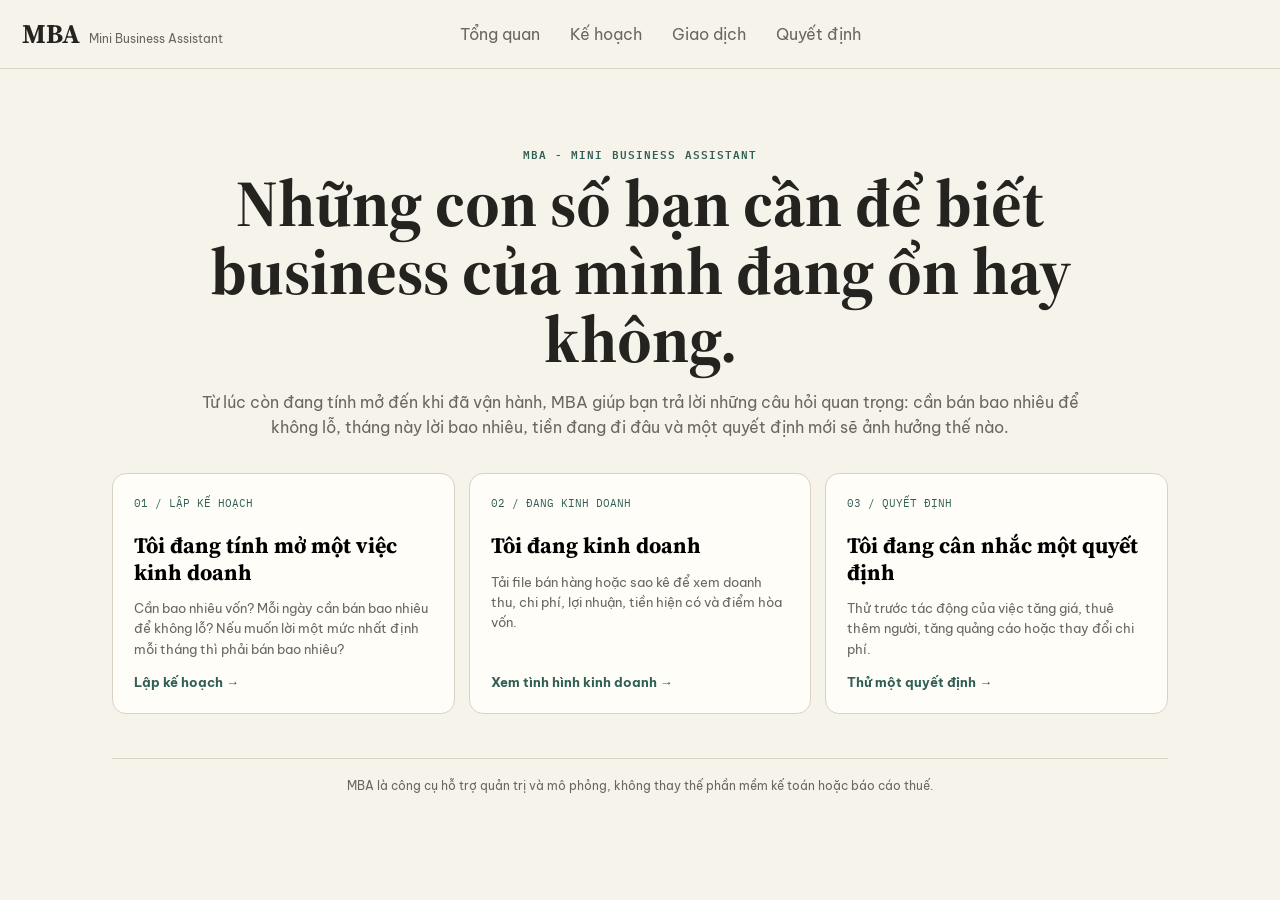
==== mba/index.html @ 607b8644 "Refactor MBA router by business model and channel" ====
<!DOCTYPE html>
<html lang="vi">
<head>
<meta charset="UTF-8">
<meta name="viewport" content="width=device-width,initial-scale=1">
<title>MBA - Mini Business Assistant</title>
<link rel="preconnect" href="https://fonts.googleapis.com">
<link rel="preconnect" href="https://fonts.gstatic.com" crossorigin>
<link href="https://fonts.googleapis.com/css2?family=Be+Vietnam+Pro:wght@400;500;600;700&family=IBM+Plex+Mono:wght@400;500;600&family=Source+Serif+4:opsz,wght@8..60,600;8..60,700&display=swap" rel="stylesheet">
<style>
:root{--bg:#f6f3eb;--surface:#fffdf8;--soft:#e5efeb;--soft2:#efeade;--ink:#24231f;--muted:#6b675e;--line:#d9d2c4;--green:#315f55;--green2:#3c7467;--amber:#9a6c22;--bad:#a24d3f;--serif:'Source Serif 4',Georgia,serif;--sans:'Be Vietnam Pro','Segoe UI',Arial,sans-serif;--mono:'IBM Plex Mono',Consolas,monospace}
*{box-sizing:border-box}body{margin:0;background:var(--bg);color:var(--ink);font-family:var(--sans);line-height:1.55}button,input,select{font:inherit}.top{position:sticky;top:0;z-index:10;display:flex;align-items:center;justify-content:space-between;padding:13px 22px;border-bottom:1px solid var(--line);background:rgba(246,243,235,.94);backdrop-filter:blur(8px)}.brand{display:flex;gap:9px;align-items:baseline}.brand b{font-family:var(--serif);font-size:27px}.brand span{font-size:12px;color:var(--muted)}.nav{display:flex;gap:18px}.nav button{border:0;background:transparent;color:var(--muted);cursor:pointer}.nav button:hover{color:var(--green)}.biz{border:1px solid var(--line);background:var(--surface);border-radius:99px;padding:7px 11px;visibility:hidden}.wrap{max-width:1100px;margin:auto;padding:42px 22px 80px}.screen{display:none}.screen.on{display:block}.eyebrow{font-family:var(--mono);font-size:11px;letter-spacing:.1em;text-transform:uppercase;color:var(--green);font-weight:600}.hero{max-width:900px;margin:34px auto;text-align:center}.hero h1,.head h1,h2,h3{font-family:var(--serif);margin:0}.hero h1{font-size:clamp(40px,7vw,66px);line-height:1.03;margin:8px 0 14px}.hero p,.head p{color:var(--muted)}.head{max-width:760px;margin:8px auto 22px}.head h1{font-size:clamp(31px,5vw,43px);line-height:1.08;margin:6px 0}.cards{display:grid;grid-template-columns:repeat(3,1fr);gap:14px}.card,.form,.section{background:var(--surface);border:1px solid var(--line);border-radius:14px}.journey{padding:21px;text-align:left;min-height:220px;display:flex;flex-direction:column;cursor:pointer}.journey:hover,.modelCard:hover{border-color:#bdb29e;transform:translateY(-1px)}.journey .n{font-family:var(--mono);font-size:11px;color:var(--green);margin-bottom:20px}.journey h3{font-size:22px;line-height:1.2}.journey p,.modelCard p{font-size:13px;color:var(--muted)}.journey strong{margin-top:auto;color:var(--green);font-size:13px}.foot{text-align:center;color:var(--muted);font-size:12px;margin-top:44px;padding-top:18px;border-top:1px solid var(--line)}
.modelGrid{display:grid;grid-template-columns:repeat(2,1fr);gap:10px;max-width:860px;margin:auto}.modelCard{border:1px solid var(--line);background:#fbf9f3;border-radius:11px;padding:16px;text-align:left;cursor:pointer}.modelCard h3{font-size:19px;margin-bottom:5px}.modelCard .tag{font-family:var(--mono);font-size:10px;color:var(--green);margin-bottom:7px}.note{max-width:860px;margin:12px auto 0;padding:11px 13px;background:var(--soft2);border-radius:9px;font-size:12px;color:var(--muted)}.steps{max-width:760px;margin:0 auto 18px;display:flex;gap:7px}.steps i{height:5px;flex:1;background:#ddd6c9;border-radius:99px}.steps i.a{background:var(--green)}.form{max-width:760px;margin:auto;padding:24px}.field{margin-bottom:18px}.field label{display:block;font-size:13px;color:var(--muted);margin-bottom:6px}input,select{width:100%;padding:11px 12px;border:1px solid var(--line);border-radius:9px;background:#fbf9f3;color:var(--ink);outline:none}input::placeholder{color:#aaa59b;opacity:1}input:focus,select:focus{border-color:var(--green2);box-shadow:0 0 0 3px rgba(60,116,103,.12)}.opts{display:grid;grid-template-columns:1fr 1fr;gap:8px}.opt{padding:11px;border:1px solid var(--line);border-radius:9px;background:#fbf9f3;text-align:left;cursor:pointer}.opt.a{background:var(--soft);border-color:var(--green);color:var(--green);font-weight:600}.row{display:grid;grid-template-columns:1fr 190px;gap:12px;align-items:center;margin:10px 0}.amount{position:relative}.amount input{font-family:var(--mono);padding-right:44px}.amount span{position:absolute;right:12px;top:50%;transform:translateY(-50%);color:var(--muted);font-size:12px}.helper{font-size:12px;color:var(--muted);margin-top:5px}.sum,.calc{background:var(--soft2);border-radius:10px;padding:14px 16px;margin-top:16px}.sum{display:flex;justify-content:space-between;align-items:baseline}.sum span{font-size:13px;color:var(--muted)}.sum b{font-family:var(--serif);font-size:26px}.calc div{display:flex;justify-content:space-between;gap:16px;padding:5px 0}.calc b{font-family:var(--mono);text-align:right}.calc .total{border-top:1px solid var(--line);margin-top:5px;padding-top:10px;font-weight:700}.call{background:var(--soft);border-left:3px solid var(--green);padding:12px 14px;font-size:13px;margin-top:14px;border-radius:0 9px 9px 0}.actions{display:flex;justify-content:space-between;gap:10px;margin-top:22px}.btn{border:1px solid var(--green);background:var(--green);color:#fff;border-radius:9px;padding:10px 15px;font-weight:600;cursor:pointer}.btn.secondary{background:transparent;color:var(--green)}.link{border:0;background:transparent;color:var(--green);font-weight:600;padding:0;cursor:pointer}.seg{display:flex;gap:8px;margin-bottom:16px}.seg button{flex:1;border:1px solid var(--line);background:#fbf9f3;color:var(--muted);padding:10px;border-radius:9px;cursor:pointer}.seg button.a{border-color:var(--green);background:var(--soft);color:var(--green);font-weight:600}.detailBox{display:none}.detailBox.on{display:block}
.result{max-width:900px;margin:auto}.heroResult{background:var(--green);color:#fff;border-radius:17px;text-align:center;padding:34px 24px}.heroResult .big{font-family:var(--serif);font-size:clamp(45px,8vw,70px);font-weight:700;line-height:1.02;margin:4px 0}.mini,.resultRows{display:grid;grid-template-columns:repeat(3,1fr);gap:12px;margin-top:13px}.resultRows{grid-template-columns:repeat(2,1fr)}.kpi{background:var(--surface);border:1px solid var(--line);border-radius:13px;padding:17px}.kpi label{font-size:10px;letter-spacing:.07em;text-transform:uppercase;color:var(--muted);font-weight:700}.kpi .v{font-family:var(--serif);font-size:29px;margin:5px 0}.delta{font-size:12px;color:var(--muted)}.good{color:var(--green)}.bad{color:var(--bad)}.goal{display:grid;grid-template-columns:1.2fr .8fr auto;gap:12px;align-items:end;margin-top:13px;padding:18px}.goal h3{font-size:20px}.goal p{font-size:12px;color:var(--muted);margin:3px 0}.goal .out{font-size:12px;color:var(--muted)}.goal .out b{display:block;font-family:var(--serif);font-size:22px;color:var(--ink)}
.dashhead{display:flex;justify-content:space-between;align-items:end;gap:12px;margin-bottom:18px}.dashhead h1{font-family:var(--serif);font-size:38px;margin:0}.dashhead p{color:var(--muted);font-size:13px}.dashgrid{display:grid;grid-template-columns:repeat(4,1fr);gap:11px}.kpi.click{cursor:pointer}.kpi.click:hover{border-color:#b9ad99}.section{padding:20px;margin-top:13px}.section h2{font-size:22px;margin-bottom:12px}.track{height:10px;background:#ddd6ca;border-radius:99px;margin:35px 0 15px;position:relative}.fill{height:10px;width:78%;background:var(--green);border-radius:99px}.mark{position:absolute;left:61%;top:-8px;width:2px;height:26px;background:var(--amber)}.dot{position:absolute;left:78%;top:-5px;width:20px;height:20px;border-radius:50%;background:var(--green);border:4px solid var(--surface)}.labels{display:flex;justify-content:space-between;color:var(--muted);font-size:12px}.twocol,.ins{display:grid;grid-template-columns:1fr 1fr;gap:13px}.alloc{height:13px;border-radius:99px;overflow:hidden;display:flex;margin:8px 0 16px}.alloc i:nth-child(1){width:44%;background:#596f69}.alloc i:nth-child(2){width:21%;background:#7d8d87}.alloc i:nth-child(3){width:11%;background:#9b8e78}.alloc i:nth-child(4){width:4%;background:#b2895c}.alloc i:nth-child(5){width:3%;background:#b3aa9a}.alloc i:nth-child(6){width:17%;background:#315f55}.break{display:grid;grid-template-columns:1fr auto;gap:7px 12px;font-size:13px}.break .v{font-family:var(--mono)}.ins .card{padding:18px}.ins h3{font-size:18px}.ins p{font-size:13px;color:var(--muted)}
.decision{display:grid;grid-template-columns:1fr 1fr;gap:12px;max-width:820px;margin:auto}.decision button{text-align:left;cursor:pointer}.decision .card{padding:20px}.baseline{display:grid;grid-template-columns:repeat(3,1fr);gap:8px}.baseline div{background:var(--soft2);padding:11px;border-radius:9px}.baseline span{display:block;font-size:11px;color:var(--muted)}.baseline b{font-family:var(--serif);font-size:21px}.compare{width:100%;border-collapse:collapse}.compare th,.compare td{padding:11px 7px;border-bottom:1px solid var(--line);text-align:right;font-size:13px}.compare th:first-child,.compare td:first-child{text-align:left}.compare b{font-family:var(--mono);white-space:nowrap}.scenario{text-align:center;background:var(--soft);padding:20px;border-radius:11px;margin-top:18px}.scenario .big{font-family:var(--serif);font-size:37px;color:var(--green);font-weight:700}.assume{border:1px dashed var(--line);padding:12px;border-radius:9px;color:var(--muted);font-size:12px;margin-top:13px}.savedScenario{border:1px solid var(--line);border-radius:11px;padding:15px;margin-top:10px;background:#fbf9f3}.savedScenario h3{font-size:18px;margin-bottom:5px}.savedScenario p{font-size:12px;color:var(--muted);margin:3px 0}.savedActions{display:flex;gap:8px;margin-top:12px}.savedActions button{padding:7px 10px;font-size:12px}.emptySaved{font-size:13px;color:var(--muted)}.drawer{position:fixed;inset:0;background:rgba(30,28,23,.4);display:none;z-index:30}.drawer.on{display:block}.panel{position:absolute;right:0;top:0;height:100%;width:min(470px,92vw);background:var(--surface);padding:23px;overflow:auto}.close{float:right;border:0;background:transparent;font-size:25px}.pline{display:flex;justify-content:space-between;gap:12px;padding:8px 0;border-bottom:1px solid var(--line);font-size:13px}.pline b{font-family:var(--mono);white-space:nowrap}.toast{position:fixed;right:18px;bottom:18px;background:#263b35;color:#fff;padding:10px 13px;border-radius:9px;font-size:12px;opacity:0;transform:translateY(8px);transition:.2s;z-index:50}.toast.on{opacity:1;transform:none}
@media(max-width:850px){.nav{display:none}.cards,.dashgrid{grid-template-columns:1fr 1fr}.goal{grid-template-columns:1fr}}@media(max-width:650px){.wrap{padding:28px 15px 80px}.hero{text-align:left;margin-top:20px}.hero h1{font-size:43px}.cards,.modelGrid,.mini,.resultRows,.dashgrid,.twocol,.ins,.decision{grid-template-columns:1fr}.row{grid-template-columns:1fr}.opts{grid-template-columns:1fr}.form{padding:18px}.baseline{grid-template-columns:1fr}.actions .btn{flex:1}.brand span{display:none}.labels{gap:8px;font-size:11px}}
</style>
</head>
<body>
<header class="top"><div class="brand"><b>MBA</b><span>Mini Business Assistant</span></div><nav class="nav"><button onclick="go('dashboard')">Tổng quan</button><button onclick="go('modelRouter')">Kế hoạch</button><button onclick="toast('Phần giao dịch đang được hoàn thiện trong bản MVP tiếp theo.')">Giao dịch</button><button onclick="go('decision')">Quyết định</button></nav><button class="biz" id="biz" onclick="go('modelRouter')">Business ▾</button></header>
<main class="wrap">
<section class="screen on" id="landing"><div class="hero"><div class="eyebrow">MBA - Mini Business Assistant</div><h1>Những con số bạn cần để biết business của mình đang ổn hay không.</h1><p>Từ lúc còn đang tính mở đến khi đã vận hành, MBA giúp bạn trả lời những câu hỏi quan trọng: cần bán bao nhiêu để không lỗ, tháng này lời bao nhiêu, tiền đang đi đâu và một quyết định mới sẽ ảnh hưởng thế nào.</p></div><div class="cards"><button class="card journey" onclick="go('modelRouter')"><div class="n">01 / LẬP KẾ HOẠCH</div><h3>Tôi đang tính mở một việc kinh doanh</h3><p>Cần bao nhiêu vốn? Mỗi ngày cần bán bao nhiêu để không lỗ? Nếu muốn lời một mức nhất định mỗi tháng thì phải bán bao nhiêu?</p><strong>Lập kế hoạch →</strong></button><button class="card journey" onclick="toast('Phần nhập file bán hàng và sao kê đang được hoàn thiện trong bản MVP tiếp theo.')"><div class="n">02 / ĐANG KINH DOANH</div><h3>Tôi đang kinh doanh</h3><p>Tải file bán hàng hoặc sao kê để xem doanh thu, chi phí, lợi nhuận, tiền hiện có và điểm hòa vốn.</p><strong>Xem tình hình kinh doanh →</strong></button><button class="card journey" onclick="go('decision')"><div class="n">03 / QUYẾT ĐỊNH</div><h3>Tôi đang cân nhắc một quyết định</h3><p>Thử trước tác động của việc tăng giá, thuê thêm người, tăng quảng cáo hoặc thay đổi chi phí.</p><strong>Thử một quyết định →</strong></button></div><div class="foot">MBA là công cụ hỗ trợ quản trị và mô phỏng, không thay thế phần mềm kế toán hoặc báo cáo thuế.</div></section>

<section class="screen" id="modelRouter"><div class="head"><div class="eyebrow">Lập kế hoạch</div><h1>Bạn kiếm tiền chủ yếu từ đâu?</h1><p>Chọn thứ tạo ra doanh thu chính. MBA sẽ hỏi kênh bán ở bước sau nếu kênh đó làm thay đổi chi phí hoặc cách tính.</p></div><div class="form" style="max-width:860px;margin-bottom:12px"><div class="field" style="margin-bottom:0"><label>Tên business / dự án</label><input id="businessName" type="text" placeholder="Ví dụ: Tiệm Mây"><div class="helper">MBA sẽ dùng tên này ở kết quả, dashboard và các kịch bản của bạn.</div></div></div><div class="modelGrid"><button class="modelCard" onclick="chooseModel('foodChannel')"><div class="tag">01</div><h3>Bán đồ ăn / đồ uống</h3><p>Quán ăn, cà phê, đồ uống, bán mang đi hoặc giao qua ứng dụng.</p></button><button class="modelCard" onclick="chooseModel('goodsChannel')"><div class="tag">02</div><h3>Bán hàng hóa</h3><p>Shop, bán lẻ, TMĐT, dropshipping, print-on-demand hoặc bán sản phẩm qua nhiều kênh.</p></button><button class="modelCard" onclick="choosePendingModel('Bán dịch vụ')"><div class="tag">03</div><h3>Bán dịch vụ</h3><p>Salon, spa, sửa chữa, freelance, agency, tư vấn hoặc dịch vụ tính theo lượt, giờ hay dự án.</p></button><button class="modelCard" onclick="chooseModel('mmoType')"><div class="tag">04</div><h3>MMO / Kiếm tiền từ traffic & audience</h3><p>Affiliate, creator, quảng cáo website/app hoặc lead generation.</p></button><button class="modelCard" onclick="choosePendingModel('Sản phẩm số / Thu phí định kỳ')"><div class="tag">05</div><h3>Sản phẩm số / Thu phí định kỳ</h3><p>Khóa học, template, membership, phần mềm, SaaS hoặc nội dung trả phí.</p></button><button class="modelCard" onclick="choosePendingModel('Kết hợp nhiều nguồn thu')"><div class="tag">06</div><h3>Kết hợp nhiều nguồn thu</h3><p>Dùng khi business có nhiều nguồn thu khác nhau và bạn muốn tính riêng từng nguồn rồi ghép lại.</p></button><button class="modelCard" onclick="choosePendingModel('Mô hình khác')"><div class="tag">07</div><h3>Khác</h3><p>Dùng khi cách bạn kiếm tiền chưa nằm trong các nhóm trên.</p></button></div><div class="actions" style="max-width:860px;margin-left:auto;margin-right:auto"><button class="btn secondary" onclick="go('landing')">Quay lại</button></div></section>

<section class="screen" id="foodChannel"><div class="head"><div class="eyebrow">Bán đồ ăn / đồ uống</div><h1><span class="businessNameText">Business của tôi</span> bán qua những kênh nào?</h1><p>Chọn tất cả kênh đang hoặc dự định dùng. Kênh bán là thông tin bổ sung, không phải một business model riêng.</p></div><div class="form"><div class="field"><label>Kênh bán</label><div class="opts" id="foodChannels"><button class="opt" onclick="this.classList.toggle('a')">Tại quán</button><button class="opt" onclick="this.classList.toggle('a')">Mang đi</button><button class="opt" onclick="this.classList.toggle('a')">GrabFood</button><button class="opt" onclick="this.classList.toggle('a')">ShopeeFood</button><button class="opt" onclick="this.classList.toggle('a')">App giao đồ ăn khác</button><button class="opt" onclick="this.classList.toggle('a')">Khác</button></div></div><div class="note">Bản MVP hiện dùng một mức giá trị đơn và chi phí bình quân cho các kênh. Khi làm <strong>Kết hợp nhiều nguồn thu</strong>, MBA sẽ cho tách riêng tại quán, app giao đồ ăn và các nguồn khác.</div><div class="actions"><button class="btn secondary" onclick="go('modelRouter')">Quay lại</button><button class="btn" onclick="continueChannel('foodChannels','startup')">Tiếp tục</button></div></div></section>

<section class="screen" id="goodsChannel"><div class="head"><div class="eyebrow">Bán hàng hóa</div><h1><span class="businessNameText">Business của tôi</span> bán hàng qua những kênh nào?</h1><p>Chọn tất cả kênh đang hoặc dự định dùng. MBA sẽ dùng kênh để gợi ý đúng các loại phí cần tính.</p></div><div class="form"><div class="field"><label>Kênh bán</label><div class="opts" id="goodsChannels"><button class="opt" onclick="this.classList.toggle('a')">Cửa hàng</button><button class="opt" onclick="this.classList.toggle('a')">Shopee</button><button class="opt" onclick="this.classList.toggle('a')">TikTok Shop</button><button class="opt" onclick="this.classList.toggle('a')">Facebook / Instagram</button><button class="opt" onclick="this.classList.toggle('a')">Website</button><button class="opt" onclick="this.classList.toggle('a')">Khác</button></div></div><div class="note">Nếu bán nhiều kênh, bản MVP hiện dùng số bình quân chung. Chế độ chi tiết sau này sẽ tách phí và lợi nhuận theo từng kênh.</div><div class="actions"><button class="btn secondary" onclick="go('modelRouter')">Quay lại</button><button class="btn" onclick="continueChannel('goodsChannels','goodsUnit')">Tiếp tục</button></div></div></section>

<section class="screen" id="startup"><div class="head"><div class="eyebrow">Bán đồ ăn / đồ uống</div><h1>Bạn cần bỏ ra bao nhiêu trước khi bắt đầu bán?</h1><p>Nhập những khoản bạn dự kiến phải chi trước khi bắt đầu bán. Số mờ trong ô chỉ là ví dụ, MBA không tính cho đến khi bạn nhập.</p></div><div class="steps"><i class="a"></i><i></i><i></i><i></i></div><div class="form"><div class="row"><span>Cọc / thuê mặt bằng</span><div class="amount"><input class="startup money" inputmode="numeric" placeholder="20,000,000"><span>đ</span></div></div><div class="row"><span>Sửa chữa / trang trí</span><div class="amount"><input class="startup money" inputmode="numeric" placeholder="30,000,000"><span>đ</span></div></div><div class="row"><span>Máy móc / thiết bị</span><div class="amount"><input class="startup money" inputmode="numeric" placeholder="25,000,000"><span>đ</span></div></div><div class="row"><span>Nguyên liệu / hàng ban đầu</span><div class="amount"><input class="startup money" inputmode="numeric" placeholder="10,000,000"><span>đ</span></div></div><div class="row"><span>Quảng cáo khai trương</span><div class="amount"><input class="startup money" inputmode="numeric" placeholder="5,000,000"><span>đ</span></div></div><div class="sum"><span>Tổng tiền dự kiến ban đầu</span><b id="startupTotal">Chưa nhập</b></div><div class="actions"><button class="btn secondary" onclick="go('foodChannel')">Quay lại</button><button class="btn" onclick="go('monthly')">Tiếp tục</button></div></div></section>
<section class="screen" id="monthly"><div class="head"><div class="eyebrow">Bán đồ ăn / đồ uống</div><h1>Mỗi tháng bạn vẫn phải trả những gì, dù bán nhiều hay ít?</h1><p>Đây là những khoản thường lặp lại hàng tháng và không thay đổi nhiều theo số đơn. Số mờ chỉ là ví dụ.</p></div><div class="steps"><i class="a"></i><i class="a"></i><i></i><i></i></div><div class="form"><div class="row"><span>Tiền thuê</span><div class="amount"><input class="fixed money" inputmode="numeric" placeholder="12,000,000"><span>đ</span></div></div><div class="row"><span>Lương nhân viên</span><div class="amount"><input class="fixed money" inputmode="numeric" placeholder="18,000,000"><span>đ</span></div></div><div class="row"><span>Điện nước cơ bản</span><div class="amount"><input class="fixed money" inputmode="numeric" placeholder="3,000,000"><span>đ</span></div></div><div class="row"><span>Phần mềm / Internet</span><div class="amount"><input class="fixed money" inputmode="numeric" placeholder="1,000,000"><span>đ</span></div></div><div class="sum"><span>Tổng các khoản phải trả mỗi tháng</span><b id="fixedTotal">Chưa nhập</b></div><div class="actions"><button class="btn secondary" onclick="go('startup')">Quay lại</button><button class="btn" onclick="go('unit')">Tiếp tục</button></div></div></section>
<section class="screen" id="unit"><div class="head"><div class="eyebrow">Bán đồ ăn / đồ uống</div><h1>Mỗi đơn bán được, bạn còn lại bao nhiêu?</h1><p>Lấy số tiền khách trả trừ những chi phí phát sinh trực tiếp cho đơn đó. Phần còn lại sẽ dùng để trả tiền thuê, lương và các chi phí hàng tháng khác, sau đó mới thành lợi nhuận.</p></div><div class="steps"><i class="a"></i><i class="a"></i><i class="a"></i><i></i></div><div class="form"><div class="field"><label>Khách trả trung bình cho một đơn</label><div class="amount"><input id="price" class="money" inputmode="numeric" placeholder="50,000"><span>đ</span></div></div><div class="field"><label>Chi phí trực tiếp cho một đơn</label><div class="amount"><input id="direct" class="money" inputmode="numeric" placeholder="20,000"><span>đ</span></div><div class="helper">Ví dụ: nguyên liệu, bao bì, phí thanh toán, phần ship bạn hỗ trợ.</div></div><div class="calc"><div><span>Khách trả</span><b id="cp">-</b></div><div><span>Chi trực tiếp</span><b id="cc">-</b></div><div class="total"><span>Còn lại sau chi phí trực tiếp</span><b id="con">-</b></div></div><div class="call" id="unitNote">Nhập giá bán và chi phí trực tiếp để MBA tính phần còn lại trên mỗi đơn.</div><div class="actions"><button class="btn secondary" onclick="go('monthly')">Quay lại</button><button class="btn" onclick="go('volume')">Tiếp tục</button></div></div></section>
<section class="screen" id="volume"><div class="head"><div class="eyebrow">Bán đồ ăn / đồ uống</div><h1>Bạn dự kiến bán được khoảng bao nhiêu?</h1><p>Nhập mức bán bạn đang kỳ vọng. MBA sẽ so con số này với mức tối thiểu để không lỗ.</p></div><div class="steps"><i class="a"></i><i class="a"></i><i class="a"></i><i class="a"></i></div><div class="form"><div class="field"><label>Số đơn trung bình mỗi ngày</label><input id="daily" type="number" inputmode="numeric" placeholder="40"></div><div class="field"><label>Bạn kinh doanh khoảng bao nhiêu ngày mỗi tháng?</label><div class="amount"><input id="days" type="number" inputmode="numeric" placeholder="30"><span>ngày</span></div></div><div class="calc"><div><span>Dự kiến</span><b id="orders">Chưa tính</b></div><div class="total"><span>Doanh thu dự kiến</span><b id="rev">Chưa tính</b></div></div><div class="actions"><button class="btn secondary" onclick="go('unit')">Quay lại</button><button class="btn" onclick="showPlanResult()">Xem kết quả</button></div></div></section>
<section class="screen" id="planResult"><div class="result"><div class="head"><div class="eyebrow">Kết quả kế hoạch</div><h1 id="resTitle">Business của tôi cần bán bao nhiêu để không lỗ?</h1></div><div class="heroResult"><div>Bạn cần bán khoảng</div><div class="big" id="be">-</div><div>để hòa vốn.</div></div><div class="mini"><div class="kpi"><label>Doanh thu dự kiến</label><div class="v" id="resRev">-</div><div class="delta">mỗi tháng</div></div><div class="kpi"><label>Lợi nhuận ước tính</label><div class="v" id="resProfit">-</div><div class="delta">nếu các giả định giữ nguyên</div></div><div class="kpi"><label>Tiền cần chuẩn bị ban đầu</label><div class="v" id="resStartup">-</div></div></div><div class="card goal"><div><h3>Bạn muốn lời bao nhiêu mỗi tháng?</h3><p>MBA sẽ tính ngược số đơn cần bán.</p></div><div class="amount"><input id="target" class="money" inputmode="numeric" placeholder="20,000,000"><span>đ</span></div><div class="out">Cần khoảng<b id="targetDaily">Chưa nhập</b></div></div><div class="actions"><button class="btn secondary" onclick="go('monthly')">Thử thay đổi số liệu</button><button class="btn" onclick="saveBiz()">Lưu kế hoạch</button></div></div></section>

<section class="screen" id="goodsUnit"><div class="head"><div class="eyebrow">Bán hàng hóa</div><h1>Một đơn thành công còn lại bao nhiêu trước chi phí hàng tháng?</h1><p>Bắt đầu nhanh bằng một con số tổng. Nếu muốn tính sát hơn, chuyển sang nhập chi tiết từng khoản.</p></div><div class="form"><div class="seg"><button id="goodsQuickBtn" class="a" onclick="setGoodsMode('quick')">Nhập nhanh</button><button id="goodsDetailBtn" onclick="setGoodsMode('detail')">Nhập chi tiết</button></div><div class="field"><label>Khách trả trung bình cho một đơn thành công</label><div class="amount"><input id="goodsAov" class="money" inputmode="numeric" placeholder="250,000"><span>đ</span></div></div><div id="goodsQuick" class="detailBox on"><div class="field"><label>Tổng chi phí trực tiếp trung bình cho một đơn</label><div class="amount"><input id="goodsDirectQuick" class="money" inputmode="numeric" placeholder="165,000"><span>đ</span></div><div class="helper">Gồm giá nhập/sản xuất, đóng gói, phí kênh bán, phí thanh toán, hỗ trợ ship và các khoản phát sinh trực tiếp theo đơn.</div></div></div><div id="goodsDetail" class="detailBox"><div class="row"><span>Giá nhập / chi phí sản xuất</span><div class="amount"><input id="goodsProductCost" class="money" inputmode="numeric" placeholder="120,000"><span>đ</span></div></div><div class="row"><span>Đóng gói</span><div class="amount"><input id="goodsPackaging" class="money" inputmode="numeric" placeholder="8,000"><span>đ</span></div></div><div class="row"><span>Phần vận chuyển bạn hỗ trợ</span><div class="amount"><input id="goodsShipping" class="money" inputmode="numeric" placeholder="12,000"><span>đ</span></div></div><div class="field" style="margin-top:14px"><label>Phí kênh bán + thanh toán + affiliate (% trên doanh thu đơn)</label><div class="amount"><input id="goodsFeeRate" type="number" inputmode="decimal" placeholder="10"><span>%</span></div><div class="helper">Nếu kênh bán không có khoản này hoặc chưa rõ, có thể để trống.</div></div></div><div class="calc"><div><span>Khách trả</span><b id="goodsPreviewAov">-</b></div><div><span>Tổng chi phí trực tiếp</span><b id="goodsPreviewDirect">-</b></div><div class="total"><span>Còn lại trước chi phí tháng</span><b id="goodsPreviewContribution">-</b></div></div><div class="actions"><button class="btn secondary" onclick="go('goodsChannel')">Quay lại</button><button class="btn" onclick="go('goodsVolume')">Tiếp tục</button></div></div></section>
<section class="screen" id="goodsVolume"><div class="head"><div class="eyebrow">Bán hàng hóa</div><h1>Một tháng bạn có khoảng bao nhiêu đơn?</h1><p>Đơn hoàn hoặc hủy không trở thành doanh thu, nên MBA tách chúng khỏi số đơn đặt ban đầu.</p></div><div class="form"><div class="field"><label>Số đơn được đặt trung bình mỗi tháng</label><input id="goodsOrders" type="number" inputmode="numeric" placeholder="500"></div><div class="field"><label>Tỷ lệ đơn hoàn / hủy</label><div class="amount"><input id="goodsReturnRate" type="number" inputmode="decimal" placeholder="8"><span>%</span></div><div class="helper">Nếu gần như không có hoàn/hủy, nhập 0.</div></div><div class="calc"><div><span>Đơn thành công ước tính</span><b id="goodsSuccessfulOrders">Chưa tính</b></div><div class="total"><span>Giá trị đơn hoàn/hủy không thành doanh thu</span><b id="goodsReturnedValue">Chưa tính</b></div></div><div class="actions"><button class="btn secondary" onclick="go('goodsUnit')">Quay lại</button><button class="btn" onclick="go('goodsMonthly')">Tiếp tục</button></div></div></section>
<section class="screen" id="goodsMonthly"><div class="head"><div class="eyebrow">Bán hàng hóa</div><h1>Mỗi tháng bạn còn phải chi những gì?</h1><p>Đây là các khoản không gắn trực tiếp với từng đơn hoặc thường được quyết định theo ngân sách tháng.</p></div><div class="form"><div class="row"><span>Quảng cáo</span><div class="amount"><input class="money goodsMonthlyCost" inputmode="numeric" placeholder="15,000,000"><span>đ</span></div></div><div class="row"><span>Nhân sự / kho / vận hành</span><div class="amount"><input class="money goodsMonthlyCost" inputmode="numeric" placeholder="10,000,000"><span>đ</span></div></div><div class="row"><span>Phần mềm / công cụ</span><div class="amount"><input class="money goodsMonthlyCost" inputmode="numeric" placeholder="2,000,000"><span>đ</span></div></div><div class="row"><span>Chi phí khác</span><div class="amount"><input class="money goodsMonthlyCost" inputmode="numeric" placeholder="3,000,000"><span>đ</span></div></div><div class="sum"><span>Tổng chi phí tháng</span><b id="goodsMonthlyTotal">Chưa nhập</b></div><div class="actions"><button class="btn secondary" onclick="go('goodsVolume')">Quay lại</button><button class="btn" onclick="goodsCalc()">Xem kết quả</button></div></div></section>
<section class="screen" id="goodsResult"><div class="result"><div class="head"><div class="eyebrow">Kết quả Bán hàng hóa</div><h1><span class="businessNameText">Business của tôi</span> đang lời bao nhiêu theo mức bán này?</h1><p>Kết quả đã tính tỷ lệ hoàn/hủy, chi phí trực tiếp theo đơn và các chi phí tháng bạn nhập.</p></div><div class="heroResult"><div>Lợi nhuận ước tính mỗi tháng</div><div class="big" id="goodsProfit">-</div><div>sau các chi phí đã nhập.</div></div><div class="resultRows"><div class="kpi"><label>Doanh thu sau hoàn/hủy</label><div class="v" id="goodsRevenue">-</div></div><div class="kpi"><label>Đơn thành công</label><div class="v" id="goodsSuccessResult">-</div><div class="delta">đơn / tháng</div></div><div class="kpi"><label>Còn lại / đơn thành công</label><div class="v" id="goodsContributionResult">-</div><div class="delta">trước chi phí tháng</div></div><div class="kpi"><label>Đơn đặt cần để hòa vốn</label><div class="v" id="goodsBEOrders">-</div><div class="delta">đơn / tháng, đã tính tỷ lệ hoàn/hủy</div></div></div><div class="call" id="goodsInsight">Nhập số để MBA phân tích.</div><div class="assume"><b>Giả định:</b> Giá trị đơn, chi phí theo đơn và tỷ lệ hoàn/hủy giữ nguyên khi số đơn thay đổi. Nếu bán nhiều kênh, MVP đang dùng số bình quân chung.</div><div class="actions"><button class="btn secondary" onclick="go('goodsUnit')">Thử số khác</button><button class="btn" onclick="go('modelRouter')">Chọn mô hình khác</button></div></div></section>

<section class="screen" id="mmoType"><div class="head"><div class="eyebrow">MMO / Traffic & audience</div><h1>Bạn kiếm tiền online chủ yếu bằng cách nào?</h1><p>Chọn cách gần nhất với nguồn thu chính của bạn. MBA sẽ đổi bộ câu hỏi theo từng mô hình.</p></div><div class="modelGrid"><button class="modelCard" onclick="go('affiliateCore')"><h3>Affiliate / Tiếp thị liên kết</h3><p>Nhận hoa hồng khi người dùng click và tạo chuyển đổi qua link của bạn.</p></button><button class="modelCard" onclick="toast('Flow Content / Creator đang được hoàn thiện.')"><h3>Content / Creator</h3><p>Kiếm tiền từ quảng cáo nền tảng, booking, tài trợ, affiliate hoặc membership.</p></button><button class="modelCard" onclick="toast('Flow Website / App quảng cáo đang được hoàn thiện.')"><h3>Website / App quảng cáo</h3><p>Kiếm tiền chủ yếu từ traffic và lượt hiển thị quảng cáo.</p></button><button class="modelCard" onclick="toast('Flow Lead generation đang được hoàn thiện.')"><h3>Lead generation</h3><p>Tạo lead đủ điều kiện rồi nhận tiền theo lead hoặc theo hợp đồng.</p></button><button class="modelCard" onclick="toast('Flow MMO khác sẽ dùng bộ câu hỏi chung ở bản tiếp theo.')"><h3>Khác</h3><p>Mô hình MMO chưa nằm trong các nhóm trên.</p></button></div><div class="note">Nếu bạn trực tiếp bán sản phẩm cho khách qua Shopee, TikTok Shop, website hoặc cửa hàng, hãy chọn <strong>Bán hàng hóa</strong> thay vì MMO.</div><div class="actions" style="max-width:860px;margin-left:auto;margin-right:auto"><button class="btn secondary" onclick="go('modelRouter')">Quay lại</button></div></section>
<section class="screen" id="affiliateCore"><div class="head"><div class="eyebrow">MMO / Affiliate</div><h1>Affiliate của bạn hiện tạo ra bao nhiêu chuyển đổi?</h1><p>Bắt đầu bằng những số dễ biết nhất. Bạn có thể bổ sung traffic và click sau để xem funnel chi tiết hơn.</p></div><div class="form"><div class="field"><label>Số chuyển đổi trung bình mỗi tháng</label><input id="affConversions" type="number" inputmode="numeric" placeholder="500"><div class="helper">Ví dụ: số đơn, đăng ký hoặc hành động được nền tảng ghi nhận để trả hoa hồng.</div></div><div class="field"><label>Hoa hồng trung bình mỗi chuyển đổi</label><div class="amount"><input id="affCommission" class="money" inputmode="numeric" placeholder="65,000"><span>đ</span></div></div><div class="actions"><button class="btn secondary" onclick="go('mmoType')">Quay lại</button><button class="btn" onclick="go('affiliateCost')">Tiếp tục</button></div></div></section>
<section class="screen" id="affiliateCost"><div class="head"><div class="eyebrow">MMO / Affiliate</div><h1>Mỗi tháng bạn đang chi khoảng bao nhiêu?</h1><p>Nhập những khoản phục vụ việc tạo traffic và chuyển đổi. Khoản nào chưa rõ cứ để trống.</p></div><div class="form"><div class="row"><span>Quảng cáo</span><div class="amount"><input class="money affiliateCost" inputmode="numeric" placeholder="15,000,000"><span>đ</span></div></div><div class="row"><span>Content / thuê người</span><div class="amount"><input class="money affiliateCost" inputmode="numeric" placeholder="5,000,000"><span>đ</span></div></div><div class="row"><span>Tool / hosting</span><div class="amount"><input class="money affiliateCost" inputmode="numeric" placeholder="2,000,000"><span>đ</span></div></div><div class="row"><span>Chi phí khác</span><div class="amount"><input class="money affiliateCost" inputmode="numeric" placeholder="1,000,000"><span>đ</span></div></div><div class="sum"><span>Tổng chi phí tháng</span><b id="affCostTotal">Chưa nhập</b></div><button class="link" style="margin-top:12px" onclick="toast('Bản tiếp theo sẽ cho nhập thêm traffic và click để tính tỷ lệ chuyển đổi.')">+ Tôi muốn nhập thêm traffic / click</button><div class="actions"><button class="btn secondary" onclick="go('affiliateCore')">Quay lại</button><button class="btn" onclick="affiliateCalc()">Xem kết quả</button></div></div></section>
<section class="screen" id="affiliateResult"><div class="result"><div class="head"><div class="eyebrow">Kết quả Affiliate</div><h1>Affiliate này đang lời bao nhiêu mỗi tháng?</h1><p>Kết quả dưới đây dựa trên lượng chuyển đổi và các chi phí bạn vừa nhập.</p></div><div class="heroResult"><div>Lợi nhuận ước tính mỗi tháng</div><div class="big" id="affProfit">-</div><div>sau các chi phí đã nhập.</div></div><div class="resultRows"><div class="kpi"><label>Doanh thu hoa hồng</label><div class="v" id="affRevenue">-</div></div><div class="kpi"><label>Chi phí / chuyển đổi</label><div class="v" id="affCostPer">-</div><div class="delta">phân bổ theo lượng chuyển đổi hiện tại</div></div><div class="kpi"><label>Còn lại / chuyển đổi</label><div class="v" id="affNetPer">-</div></div><div class="kpi"><label>Mức hòa vốn theo chi phí tháng hiện tại</label><div class="v" id="affBE">-</div><div class="delta">chuyển đổi / tháng</div></div></div><div class="call" id="affInsight">Nhập số để MBA phân tích hiệu quả Affiliate.</div><div class="assume"><b>Giả định:</b> Hoa hồng bình quân và tổng chi phí tháng giữ nguyên khi số chuyển đổi thay đổi. Đây là mô phỏng quản trị, không phải dự báo chắc chắn.</div><div class="actions"><button class="btn secondary" onclick="go('affiliateCore')">Thử số khác</button><button class="btn" onclick="go('mmoType')">Chọn mô hình MMO khác</button></div></div></section>

<section class="screen" id="dashboard"><div class="dashhead"><div><div class="eyebrow">Tổng quan</div><h1 id="dashboardName">Business của tôi</h1><p>Dữ liệu mẫu prototype - Tháng 8/2026</p></div><select><option>Tháng 8/2026</option><option>Tháng 7/2026</option></select></div><div class="dashgrid"><div class="kpi"><label>Doanh thu</label><div class="v">87,4 triệu</div><div class="delta good">↑ 8,2%</div></div><div class="kpi click" onclick="drawer('profit')"><label>Lợi nhuận</label><div class="v">14,6 triệu</div><div class="delta bad">↓ 2,1 triệu</div></div><div class="kpi"><label>Điểm hòa vốn</label><div class="v">68 triệu</div><div class="delta">mỗi tháng</div></div><div class="kpi click" onclick="drawer('cash')"><label>Tiền hiện có</label><div class="v">72 triệu</div><div class="delta">Ngân hàng + tiền mặt + ví/sàn</div></div></div><div class="section"><h2>Bạn đang ở đâu so với hòa vốn?</h2><div class="track"><div class="fill"></div><div class="mark"></div><div class="dot"></div></div><div class="labels"><span>0</span><span>Hòa vốn 68 triệu</span><span>Hiện tại 87,4 triệu</span></div><p>Doanh thu hiện cao hơn điểm hòa vốn khoảng <b>19,4 triệu</b>. Doanh thu có thể giảm khoảng <b>22%</b> trước khi chạm hòa vốn.</p></div><div class="twocol"><div class="section"><h2>Cứ 100 đồng doanh thu</h2><div class="alloc"><i></i><i></i><i></i><i></i><i></i><i></i></div><div class="break"><span>Tiền hàng</span><span class="v">44đ</span><span>Nhân sự</span><span class="v">21đ</span><span>Mặt bằng</span><span class="v">11đ</span><span>Quảng cáo</span><span class="v">4đ</span><span>Khác</span><span class="v">3đ</span><b>Còn lại</b><b class="v">17đ</b></div></div><div class="section"><h2>Tiền hiện có</h2><div class="break"><span>Ngân hàng</span><span class="v">64,5 triệu</span><span>Tiền mặt</span><span class="v">5,0 triệu</span><span>Ví / sàn</span><span class="v">2,5 triệu</span><b>Tổng</b><b class="v">72,0 triệu</b></div><div class="call">Lợi nhuận và số tiền tăng/giảm có thể khác nhau vì vốn chủ, vay nợ, mua máy móc hoặc tiền chủ rút ra.</div><button class="link" onclick="drawer('cash')">Vì sao lợi nhuận và tiền khác nhau? →</button></div></div><div class="section"><h2>Điều đáng chú ý</h2><div class="ins"><div class="card"><h3>Lợi nhuận giảm dù doanh thu tăng</h3><p>Doanh thu tăng 8,2% nhưng lợi nhuận giảm khoảng 12,6% so với tháng trước.</p><button class="link" onclick="drawer('profit')">Xem vì sao →</button></div><div class="card"><h3>Tiền hàng đang chiếm tỷ trọng cao hơn</h3><p>Cứ 100 đồng doanh thu, tiền hàng tăng từ khoảng 39 đồng lên 44 đồng.</p><button class="link" onclick="drawer('profit')">Xem chi tiết →</button></div></div></div><div class="section"><h2>Dữ liệu</h2><p>✓ <b>465/486</b> giao dịch đã xác nhận &nbsp; · &nbsp; ! <b>21</b> giao dịch cần kiểm tra &nbsp; · &nbsp; ✓ Có hàng tồn cuối tháng</p><div class="actions"><button class="btn secondary" onclick="toast('Phần hoàn thiện giao dịch sẽ đi cùng chức năng nhập dữ liệu.')">Hoàn thiện dữ liệu</button><button class="btn" onclick="go('decision')">Thử một quyết định</button></div></div></section>

<section class="screen" id="decision"><div class="head"><div class="eyebrow">Quyết định</div><h1>Bạn đang cân nhắc điều gì?</h1><p>MBA lấy số hiện tại làm mốc để cho bạn thấy quyết định đó làm lợi nhuận và điểm hòa vốn thay đổi thế nào.</p></div><div class="decision"><button class="card" onclick="go('hire')"><h3>Thuê thêm người</h3><p>Xem chi phí nhân sự mới làm điểm hòa vốn và lợi nhuận thay đổi thế nào.</p></button><button class="card" onclick="toast('Mô phỏng tăng/giảm giá đang được hoàn thiện.')"><h3>Tăng / giảm giá</h3><p>Xem phải bán thêm bao nhiêu để giữ nguyên lợi nhuận.</p></button><button class="card" onclick="toast('Mô phỏng quảng cáo đang được hoàn thiện.')"><h3>Tăng quảng cáo</h3><p>So phần chi thêm với kết quả kỳ vọng.</p></button><button class="card" onclick="toast('Mô phỏng thay đổi chi phí đang được hoàn thiện.')"><h3>Thay đổi một khoản chi cố định</h3><p>Xem điểm hòa vốn mới.</p></button></div><div class="section" style="max-width:820px;margin-left:auto;margin-right:auto"><h2>Kịch bản đã lưu</h2><div id="savedScenarios"><p class="emptySaved">Chưa có kịch bản nào được lưu.</p></div></div></section>
<section class="screen" id="hire"><div class="head"><div class="eyebrow">Thử một quyết định</div><h1>Nếu thuê thêm một người thì sao?</h1><p>MBA đang dùng tình hình tháng 8 của <span id="hireBusinessName">business này</span> làm mốc.</p></div><div class="form"><div class="baseline"><div><span>Doanh thu hiện tại</span><b>87,4 triệu</b></div><div><span>Lợi nhuận</span><b>14,6 triệu</b></div><div><span>Điểm hòa vốn</span><b>68 triệu</b></div></div><div class="field" style="margin-top:18px"><label>Nếu thuê người này, mỗi tháng bạn dự kiến tốn thêm bao nhiêu?</label><div class="amount"><input id="hireCost" class="money" inputmode="numeric" placeholder="12,000,000"><span>đ</span></div></div><div class="actions"><button class="btn secondary" onclick="go('decision')">Quay lại</button><button class="btn" onclick="hireCalc()">Tính thử</button></div></div></section>
<section class="screen" id="hireResult"><div class="head"><div class="eyebrow">Trước / Sau</div><h1>Nếu thuê thêm người với chi phí <span id="hireTitle">-</span>/tháng</h1><p>Đây là mô phỏng dựa trên dữ liệu hiện tại, không phải dự báo chắc chắn.</p></div><div class="form"><table class="compare"><tr><th></th><th>Hiện tại</th><th>Sau thay đổi</th></tr><tr><td>Chi phí hàng tháng</td><td><b>34 triệu</b></td><td><b id="newFixed">-</b></td></tr><tr><td>Điểm hòa vốn</td><td><b>68 triệu</b></td><td><b id="newBE">-</b></td></tr><tr><td>Lợi nhuận</td><td><b>14,6 triệu</b></td><td><b id="newProfit">-</b></td></tr></table><div class="scenario"><div>Để giữ mức lợi nhuận hiện tại, bạn cần thêm khoảng</div><div class="big" id="extraRev">-</div><div id="extraOrders">-</div></div><div class="assume"><b>Giả định:</b> Giá bán không đổi · Cơ cấu bán không đổi · Mức còn lại bình quân mỗi đơn 50.000đ · 30 ngày bán/tháng · Chưa tính tác động năng suất của người mới.</div><div class="actions"><button class="btn secondary" onclick="go('hire')">Thử con số khác</button><button class="btn" onclick="saveScenario()">Lưu để xem lại</button></div></div></section>
</main>
<div class="drawer" id="drawer" onclick="if(event.target===this)closeDrawer()"><div class="panel"><button class="close" onclick="closeDrawer()">×</button><div class="eyebrow" id="dk">Chi tiết</div><h2 id="dt"></h2><div id="dc"></div></div></div><div class="toast" id="toast"></div>
<script>
const $=s=>document.querySelector(s),$$=s=>[...document.querySelectorAll(s)];
const num=v=>Number(String(v??'').replace(/[^0-9.-]/g,''))||0;
const fmt=n=>new Intl.NumberFormat('vi-VN').format(Math.round(n));
const fmtM=n=>{const m=n/1e6;return(Math.abs(m-Math.round(m))<.05?Math.round(m):m.toFixed(1).replace('.',','))+' triệu'};
let plan={},lastHireScenario=null,currentBusinessName=localStorage.getItem('mba_business_name_v04')||'',goodsMode='quick';
function go(id){$$('.screen').forEach(x=>x.classList.remove('on'));const el=$('#'+id);if(el)el.classList.add('on');if(id==='decision')renderSavedScenarios();updateBusinessNameUI();window.scrollTo(0,0)}
function toast(t){const x=$('#toast');x.textContent=t;x.classList.add('on');clearTimeout(window.tt);window.tt=setTimeout(()=>x.classList.remove('on'),2400)}
function saveName(){const input=$('#businessName');const name=(input?.value||currentBusinessName).trim();if(!name){toast('Nhập tên business / dự án để MBA cá nhân hóa kết quả cho bạn.');if(input)input.focus();return false}currentBusinessName=name;localStorage.setItem('mba_business_name_v04',name);updateBusinessNameUI();return true}
function chooseModel(id){if(saveName())go(id)}
function choosePendingModel(label){if(saveName())toast('Flow '+label+' đang được hoàn thiện.')}
function updateBusinessNameUI(){const name=currentBusinessName||'Business của tôi';if($('#businessName')&&currentBusinessName&&!$('#businessName').value)$('#businessName').value=currentBusinessName;$$('.businessNameText').forEach(x=>x.textContent=name);if($('#dashboardName'))$('#dashboardName').textContent=name;if($('#hireBusinessName'))$('#hireBusinessName').textContent=name;if($('#biz')){$('#biz').textContent=name+' ▾';$('#biz').style.visibility=currentBusinessName?'visible':'hidden'}}
function continueChannel(groupId,nextId){const selected=$$('#'+groupId+' .opt.a');if(!selected.length){toast('Chọn ít nhất một kênh để tiếp tục.');return}localStorage.setItem('mba_'+groupId,JSON.stringify(selected.map(x=>x.textContent.trim())));go(nextId)}
function bindMoney(){ $$('.money').forEach(el=>{if(el.dataset.moneyBound)return;el.dataset.moneyBound='1';el.addEventListener('input',e=>{const d=e.target.value.replace(/\D/g,'');e.target.value=d?Number(d).toLocaleString('en-US'):''})}) }
bindMoney();
function startupTotal(){const els=$$('.startup'),has=els.some(x=>x.value.trim()),n=els.reduce((s,x)=>s+num(x.value),0);$('#startupTotal').textContent=has?fmtM(n):'Chưa nhập';return n}
function fixedTotal(){const els=$$('.fixed'),has=els.some(x=>x.value.trim()),n=els.reduce((s,x)=>s+num(x.value),0);$('#fixedTotal').textContent=has?fmtM(n):'Chưa nhập';return n}
$$('.startup').forEach(x=>x.addEventListener('input',startupTotal));$$('.fixed').forEach(x=>x.addEventListener('input',fixedTotal));
function unitCalc(){const pe=$('#price'),ce=$('#direct');if(!pe.value||!ce.value){$('#cp').textContent='-';$('#cc').textContent='-';$('#con').textContent='-';$('#unitNote').textContent='Nhập giá bán và chi phí trực tiếp để MBA tính phần còn lại trên mỗi đơn.';return}const p=num(pe.value),c=num(ce.value),z=p-c;$('#cp').textContent=fmt(p)+'đ';$('#cc').textContent='-'+fmt(c)+'đ';$('#con').textContent=fmt(z)+'đ';$('#unitNote').innerHTML=z>0?'Sau chi phí trực tiếp, mỗi đơn còn khoảng <b>'+fmt(z)+'đ</b> để trả các khoản hàng tháng và tạo lợi nhuận.':'Với số bạn vừa nhập, tiền khách trả chưa đủ bù chi phí trực tiếp của một đơn.'}
$('#price').addEventListener('input',()=>{unitCalc();salesCalc()});$('#direct').addEventListener('input',unitCalc);
function salesCalc(){if(!$('#daily').value||!$('#days').value||!$('#price').value){$('#orders').textContent='Chưa tính';$('#rev').textContent='Chưa tính';return}const q=(+$('#daily').value)*(+$('#days').value),r=q*num($('#price').value);$('#orders').textContent=fmt(q)+' đơn/tháng';$('#rev').textContent=fmtM(r)}
$('#daily').addEventListener('input',salesCalc);$('#days').addEventListener('input',salesCalc);
function showPlanResult(){if(!$('#price').value||!$('#direct').value||!$('#daily').value||!$('#days').value){toast('Nhập giá bán, chi phí trực tiếp, số đơn dự kiến và số ngày bán trước khi xem kết quả.');return}const startup=startupTotal(),fixed=fixedTotal(),price=num($('#price').value),cost=num($('#direct').value),con=price-cost,daily=+$('#daily').value,days=+$('#days').value,q=daily*days,rev=q*price,profit=q*con-fixed,be=con>0?Math.ceil((fixed/con)/days):0;plan={startup,fixed,price,cost,con,daily,days,rev,profit,be};$('#resTitle').textContent=(currentBusinessName||'Business của tôi')+' cần bán bao nhiêu để không lỗ?';$('#be').textContent=be?be+' đơn/ngày':'Chưa thể hòa vốn';$('#resRev').textContent=fmtM(rev);$('#resProfit').textContent='≈ '+fmtM(profit);$('#resStartup').textContent=startup?fmtM(startup):'Chưa nhập';targetCalc();go('planResult')}
function targetCalc(){if(!plan.con)return;if(!$('#target').value){$('#targetDaily').textContent='Chưa nhập';return}const t=num($('#target').value);$('#targetDaily').textContent=Math.ceil(((plan.fixed+t)/plan.con)/plan.days)+' đơn/ngày'}$('#target').addEventListener('input',targetCalc);
function saveBiz(){updateBusinessNameUI();toast('Đã lưu kế hoạch của '+(currentBusinessName||'business này')+'.');setTimeout(()=>go('dashboard'),350)}

function setGoodsMode(mode){goodsMode=mode;$('#goodsQuickBtn').classList.toggle('a',mode==='quick');$('#goodsDetailBtn').classList.toggle('a',mode==='detail');$('#goodsQuick').classList.toggle('on',mode==='quick');$('#goodsDetail').classList.toggle('on',mode==='detail');goodsPreview()}
function goodsPreview(){const aov=num($('#goodsAov').value);let direct=0;if(goodsMode==='quick'){direct=num($('#goodsDirectQuick').value)}else{const base=num($('#goodsProductCost').value)+num($('#goodsPackaging').value)+num($('#goodsShipping').value),rate=Number($('#goodsFeeRate').value||0);direct=base+aov*rate/100}const con=aov-direct;$('#goodsPreviewAov').textContent=aov?fmt(aov)+'đ':'-';$('#goodsPreviewDirect').textContent=direct?'-'+fmt(direct)+'đ':'-';$('#goodsPreviewContribution').textContent=aov?fmt(con)+'đ':'-';return{aov,direct,con}}
['goodsAov','goodsDirectQuick','goodsProductCost','goodsPackaging','goodsShipping','goodsFeeRate'].forEach(id=>$('#'+id).addEventListener('input',goodsPreview));
function goodsVolumePreview(){const orders=Number($('#goodsOrders').value||0),rate=Math.min(100,Math.max(0,Number($('#goodsReturnRate').value||0))),aov=num($('#goodsAov').value);if(!orders){$('#goodsSuccessfulOrders').textContent='Chưa tính';$('#goodsReturnedValue').textContent='Chưa tính';return}const success=orders*(1-rate/100),returned=orders-success;$('#goodsSuccessfulOrders').textContent=fmt(success)+' đơn';$('#goodsReturnedValue').textContent=aov?fmtM(returned*aov):fmt(returned)+' đơn'}
$('#goodsOrders').addEventListener('input',goodsVolumePreview);$('#goodsReturnRate').addEventListener('input',goodsVolumePreview);
function goodsMonthlyTotal(){const els=$$('.goodsMonthlyCost'),has=els.some(x=>x.value.trim()),total=els.reduce((s,x)=>s+num(x.value),0);$('#goodsMonthlyTotal').textContent=has?fmtM(total):'Chưa nhập';return total}
$$('.goodsMonthlyCost').forEach(x=>x.addEventListener('input',goodsMonthlyTotal));
function goodsCalc(){const u=goodsPreview(),orders=Number($('#goodsOrders').value||0),rate=Math.min(100,Math.max(0,Number($('#goodsReturnRate').value||0))),successRate=1-rate/100,fixed=goodsMonthlyTotal();if(!u.aov||!orders){toast('Nhập giá trị đơn trung bình và số đơn mỗi tháng trước khi xem kết quả.');return}if(u.con<=0){toast('Một đơn thành công hiện chưa đủ bù chi phí trực tiếp. Hãy kiểm tra lại số đã nhập.');return}const success=orders*successRate,revenue=success*u.aov,profit=success*u.con-fixed,be=successRate>0?Math.ceil(fixed/(u.con*successRate)):0,returned=orders-success,returnedValue=returned*u.aov;$('#goodsProfit').textContent=(profit<0?'- ':'')+fmtM(Math.abs(profit));$('#goodsRevenue').textContent=fmtM(revenue);$('#goodsSuccessResult').textContent=fmt(success);$('#goodsContributionResult').textContent=fmt(u.con)+'đ';$('#goodsBEOrders').textContent=be?fmt(be):'-';let msg='Mỗi đơn thành công đang để lại khoảng <b>'+fmt(u.con)+'đ</b> trước chi phí tháng.';if(rate>0)msg+=' Với tỷ lệ hoàn/hủy '+rate+'%, khoảng <b>'+fmt(returned)+' đơn</b> mỗi tháng không trở thành doanh thu, tương đương khoảng <b>'+fmtM(returnedValue)+'</b> giá trị đơn.';msg+=profit<0?' Ở mức bán hiện tại, bạn còn thiếu khoảng <b>'+fmtM(Math.abs(profit))+'</b> để hòa vốn.':' Sau các chi phí tháng đã nhập, lợi nhuận ước tính còn khoảng <b>'+fmtM(profit)+'</b>.';$('#goodsInsight').innerHTML=msg;go('goodsResult')}

function affiliateCostTotal(){const els=$$('.affiliateCost'),has=els.some(x=>x.value.trim()),total=els.reduce((s,x)=>s+num(x.value),0);$('#affCostTotal').textContent=has?fmtM(total):'Chưa nhập';return total}
$$('.affiliateCost').forEach(x=>x.addEventListener('input',affiliateCostTotal));
function affiliateCalc(){const c=+$('#affConversions').value,commission=num($('#affCommission').value),cost=affiliateCostTotal();if(!c||!commission){toast('Nhập số chuyển đổi và hoa hồng trung bình trước khi xem kết quả.');return}const revenue=c*commission,profit=revenue-cost,costPer=cost/c,netPer=commission-costPer,be=Math.ceil(cost/commission);$('#affRevenue').textContent=fmtM(revenue);$('#affProfit').textContent=(profit<0?'- ':'')+fmtM(Math.abs(profit));$('#affCostPer').textContent=fmt(costPer)+'đ';$('#affNetPer').textContent=(netPer<0?'- ':'')+fmt(Math.abs(netPer))+'đ';$('#affBE').textContent=fmt(be);$('#affInsight').innerHTML=netPer>=0?'Mỗi chuyển đổi mang về khoảng <b>'+fmt(commission)+'đ</b>. Sau khi phân bổ các chi phí tháng theo lượng chuyển đổi hiện tại, bạn còn khoảng <b>'+fmt(netPer)+'đ/chuyển đổi</b>.':'Ở mức hiện tại, chi phí phân bổ cho một chuyển đổi đang cao hơn hoa hồng nhận được khoảng <b>'+fmt(Math.abs(netPer))+'đ</b>.';go('affiliateResult')}
function drawer(t){$('#drawer').classList.add('on');if(t==='profit'){$('#dk').textContent='Chi tiết lợi nhuận';$('#dt').textContent='Lợi nhuận tháng 8';$('#dc').innerHTML='<div class="pline"><span>Doanh thu</span><b>87,4 triệu</b></div><div class="pline"><span>Tiền hàng đã bán</span><b>-38,2 triệu</b></div><div class="pline"><span>Lãi sau tiền hàng</span><b>49,2 triệu</b></div><div class="pline"><span>Nhân sự</span><b>-18,0 triệu</b></div><div class="pline"><span>Mặt bằng</span><b>-10,0 triệu</b></div><div class="pline"><span>Quảng cáo</span><b>-3,4 triệu</b></div><div class="pline"><span>Điện nước</span><b>-1,8 triệu</b></div><div class="pline"><span>Khác</span><b>-1,4 triệu</b></div><div class="pline"><span><b>Lợi nhuận</b></span><b>14,6 triệu</b></div><div class="call">Doanh thu tăng từ 80,8 triệu lên 87,4 triệu, nhưng tiền hàng và quảng cáo tăng nhanh hơn, khiến lợi nhuận giảm.</div>'}else{$('#dk').textContent='Lợi nhuận và tiền';$('#dt').textContent='Vì sao hai con số khác nhau?';$('#dc').innerHTML='<div class="pline"><span>Lợi nhuận kinh doanh</span><b>+14,6 triệu</b></div><div class="pline"><span>Bạn bỏ thêm vốn</span><b>+20,0 triệu</b></div><div class="pline"><span>Khách trả nợ cũ</span><b>+5,0 triệu</b></div><div class="pline"><span>Mua máy móc</span><b>-10,0 triệu</b></div><div class="pline"><span>Bạn rút tiền</span><b>-8,0 triệu</b></div><div class="pline"><span>Khác</span><b>-7,6 triệu</b></div><div class="pline"><span><b>Tiền thay đổi</b></span><b>+14,0 triệu</b></div><div class="call">Lợi nhuận cho biết việc kinh doanh kiếm được bao nhiêu từ hoạt động chính. Tiền còn chịu ảnh hưởng bởi góp vốn, vay nợ, mua tài sản và tiền bạn rút ra.</div>'}}
function closeDrawer(){$('#drawer').classList.remove('on')}
function hireCalc(){if(!$('#hireCost').value){toast('Nhập chi phí dự kiến mỗi tháng trước khi tính.');return}const c=num($('#hireCost').value),x=c/.706,np=14.6e6-c,nbe=68e6+x,orders=Math.ceil(x/50000/30);lastHireScenario={id:Date.now(),businessName:currentBusinessName||'Business của tôi',title:'Thuê thêm người',cost:c,currentBE:68e6,newBE:nbe,currentProfit:14.6e6,newProfit:np,extraRevenue:x,extraOrders:orders};$('#hireTitle').textContent=fmtM(c);$('#newFixed').textContent=fmtM(34e6+c);$('#newBE').textContent=fmtM(nbe);$('#newProfit').textContent=fmtM(np);$('#extraRev').textContent=fmtM(x)+' doanh thu/tháng';$('#extraOrders').textContent='≈ '+orders+' đơn/ngày nếu mỗi đơn vẫn còn lại khoảng 50.000đ sau chi phí trực tiếp.';go('hireResult')}
function getSavedScenarios(){try{return JSON.parse(localStorage.getItem('mba_saved_scenarios_v01')||'[]')}catch(e){return[]}}
function saveScenario(){if(!lastHireScenario){toast('Chưa có kịch bản để lưu.');return}const items=getSavedScenarios();items.push(lastHireScenario);localStorage.setItem('mba_saved_scenarios_v01',JSON.stringify(items));toast('Đã lưu để bạn xem lại trong mục Kịch bản đã lưu.');setTimeout(()=>go('decision'),400)}
function renderSavedScenarios(){const host=$('#savedScenarios');if(!host)return;const items=getSavedScenarios();if(!items.length){host.innerHTML='<p class="emptySaved">Chưa có kịch bản nào được lưu.</p>';return}host.innerHTML=items.slice().reverse().map(x=>'<div class="savedScenario"><h3>'+x.title+' - +'+fmtM(x.cost)+'/tháng</h3><p>Điểm hòa vốn: '+fmtM(x.currentBE)+' → '+fmtM(x.newBE)+'</p><p>Lợi nhuận: '+fmtM(x.currentProfit)+' → '+fmtM(x.newProfit)+'</p><p>Cần thêm khoảng '+fmtM(x.extraRevenue)+' doanh thu/tháng, tương đương khoảng '+x.extraOrders+' đơn/ngày.</p><div class="savedActions"><button class="btn secondary" onclick="openSavedScenario('+x.id+')">Mở lại</button><button class="btn secondary" onclick="deleteSavedScenario('+x.id+')">Xóa</button></div></div>').join('')}
function openSavedScenario(id){const x=getSavedScenarios().find(v=>v.id===id);if(!x)return;$('#hireCost').value=Number(x.cost).toLocaleString('en-US');hireCalc()}
function deleteSavedScenario(id){localStorage.setItem('mba_saved_scenarios_v01',JSON.stringify(getSavedScenarios().filter(v=>v.id!==id)));renderSavedScenarios();toast('Đã xóa kịch bản.')}
startupTotal();fixedTotal();unitCalc();salesCalc();goodsPreview();goodsVolumePreview();goodsMonthlyTotal();affiliateCostTotal();renderSavedScenarios();updateBusinessNameUI();
</script>
</body>
</html>
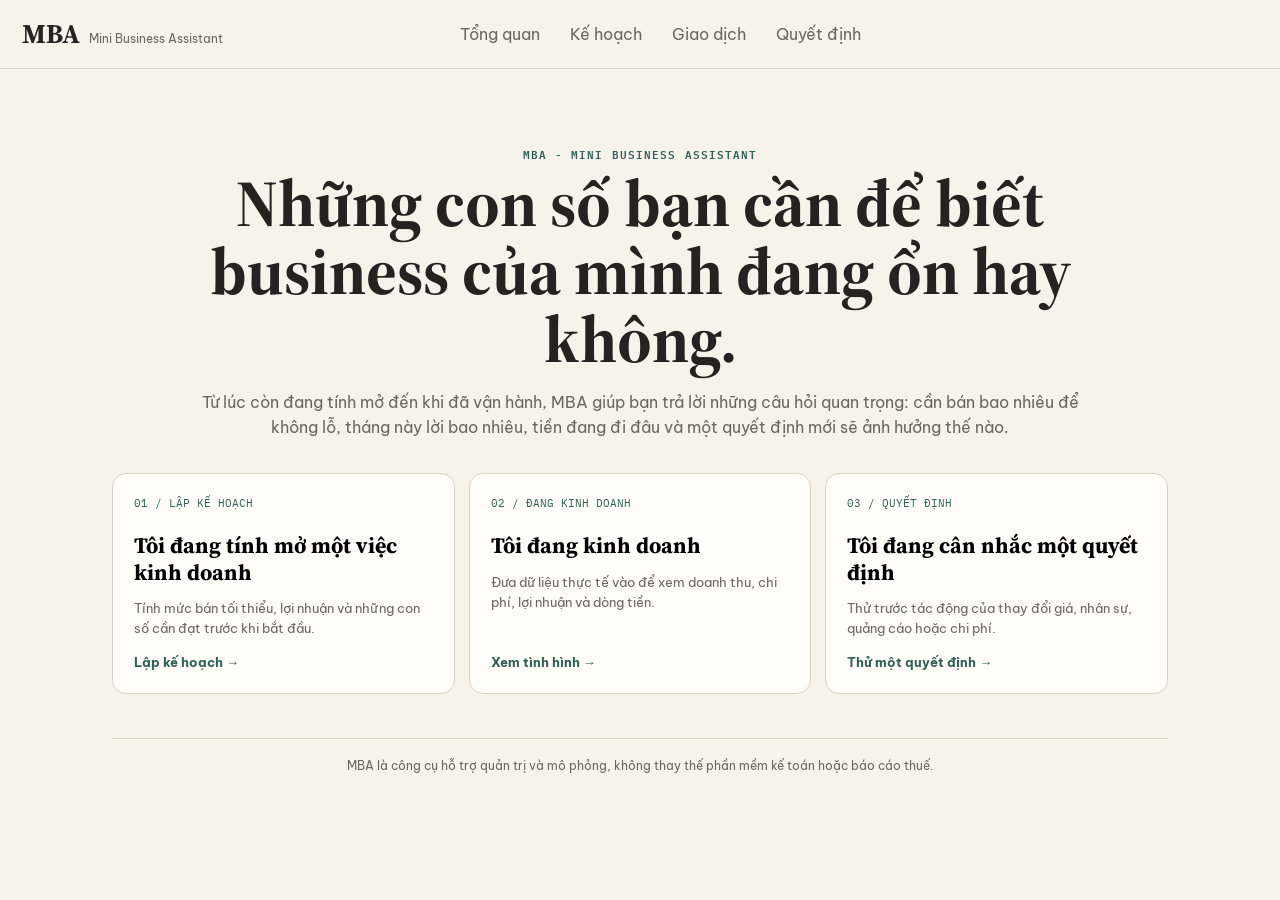
==== commit b8168a97: "Build service and digital revenue flows in MBA" ====
--- a/mba/index.html
+++ b/mba/index.html
@@ -4,100 +4,76 @@
 <meta charset="UTF-8">
 <meta name="viewport" content="width=device-width,initial-scale=1">
 <title>MBA - Mini Business Assistant</title>
-<link rel="preconnect" href="https://fonts.googleapis.com">
-<link rel="preconnect" href="https://fonts.gstatic.com" crossorigin>
+<link rel="preconnect" href="https://fonts.googleapis.com"><link rel="preconnect" href="https://fonts.gstatic.com" crossorigin>
 <link href="https://fonts.googleapis.com/css2?family=Be+Vietnam+Pro:wght@400;500;600;700&family=IBM+Plex+Mono:wght@400;500;600&family=Source+Serif+4:opsz,wght@8..60,600;8..60,700&display=swap" rel="stylesheet">
 <style>
 :root{--bg:#f6f3eb;--surface:#fffdf8;--soft:#e5efeb;--soft2:#efeade;--ink:#24231f;--muted:#6b675e;--line:#d9d2c4;--green:#315f55;--green2:#3c7467;--amber:#9a6c22;--bad:#a24d3f;--serif:'Source Serif 4',Georgia,serif;--sans:'Be Vietnam Pro','Segoe UI',Arial,sans-serif;--mono:'IBM Plex Mono',Consolas,monospace}
-*{box-sizing:border-box}body{margin:0;background:var(--bg);color:var(--ink);font-family:var(--sans);line-height:1.55}button,input,select{font:inherit}.top{position:sticky;top:0;z-index:10;display:flex;align-items:center;justify-content:space-between;padding:13px 22px;border-bottom:1px solid var(--line);background:rgba(246,243,235,.94);backdrop-filter:blur(8px)}.brand{display:flex;gap:9px;align-items:baseline}.brand b{font-family:var(--serif);font-size:27px}.brand span{font-size:12px;color:var(--muted)}.nav{display:flex;gap:18px}.nav button{border:0;background:transparent;color:var(--muted);cursor:pointer}.nav button:hover{color:var(--green)}.biz{border:1px solid var(--line);background:var(--surface);border-radius:99px;padding:7px 11px;visibility:hidden}.wrap{max-width:1100px;margin:auto;padding:42px 22px 80px}.screen{display:none}.screen.on{display:block}.eyebrow{font-family:var(--mono);font-size:11px;letter-spacing:.1em;text-transform:uppercase;color:var(--green);font-weight:600}.hero{max-width:900px;margin:34px auto;text-align:center}.hero h1,.head h1,h2,h3{font-family:var(--serif);margin:0}.hero h1{font-size:clamp(40px,7vw,66px);line-height:1.03;margin:8px 0 14px}.hero p,.head p{color:var(--muted)}.head{max-width:760px;margin:8px auto 22px}.head h1{font-size:clamp(31px,5vw,43px);line-height:1.08;margin:6px 0}.cards{display:grid;grid-template-columns:repeat(3,1fr);gap:14px}.card,.form,.section{background:var(--surface);border:1px solid var(--line);border-radius:14px}.journey{padding:21px;text-align:left;min-height:220px;display:flex;flex-direction:column;cursor:pointer}.journey:hover,.modelCard:hover{border-color:#bdb29e;transform:translateY(-1px)}.journey .n{font-family:var(--mono);font-size:11px;color:var(--green);margin-bottom:20px}.journey h3{font-size:22px;line-height:1.2}.journey p,.modelCard p{font-size:13px;color:var(--muted)}.journey strong{margin-top:auto;color:var(--green);font-size:13px}.foot{text-align:center;color:var(--muted);font-size:12px;margin-top:44px;padding-top:18px;border-top:1px solid var(--line)}
-.modelGrid{display:grid;grid-template-columns:repeat(2,1fr);gap:10px;max-width:860px;margin:auto}.modelCard{border:1px solid var(--line);background:#fbf9f3;border-radius:11px;padding:16px;text-align:left;cursor:pointer}.modelCard h3{font-size:19px;margin-bottom:5px}.modelCard .tag{font-family:var(--mono);font-size:10px;color:var(--green);margin-bottom:7px}.note{max-width:860px;margin:12px auto 0;padding:11px 13px;background:var(--soft2);border-radius:9px;font-size:12px;color:var(--muted)}.steps{max-width:760px;margin:0 auto 18px;display:flex;gap:7px}.steps i{height:5px;flex:1;background:#ddd6c9;border-radius:99px}.steps i.a{background:var(--green)}.form{max-width:760px;margin:auto;padding:24px}.field{margin-bottom:18px}.field label{display:block;font-size:13px;color:var(--muted);margin-bottom:6px}input,select{width:100%;padding:11px 12px;border:1px solid var(--line);border-radius:9px;background:#fbf9f3;color:var(--ink);outline:none}input::placeholder{color:#aaa59b;opacity:1}input:focus,select:focus{border-color:var(--green2);box-shadow:0 0 0 3px rgba(60,116,103,.12)}.opts{display:grid;grid-template-columns:1fr 1fr;gap:8px}.opt{padding:11px;border:1px solid var(--line);border-radius:9px;background:#fbf9f3;text-align:left;cursor:pointer}.opt.a{background:var(--soft);border-color:var(--green);color:var(--green);font-weight:600}.row{display:grid;grid-template-columns:1fr 190px;gap:12px;align-items:center;margin:10px 0}.amount{position:relative}.amount input{font-family:var(--mono);padding-right:44px}.amount span{position:absolute;right:12px;top:50%;transform:translateY(-50%);color:var(--muted);font-size:12px}.helper{font-size:12px;color:var(--muted);margin-top:5px}.sum,.calc{background:var(--soft2);border-radius:10px;padding:14px 16px;margin-top:16px}.sum{display:flex;justify-content:space-between;align-items:baseline}.sum span{font-size:13px;color:var(--muted)}.sum b{font-family:var(--serif);font-size:26px}.calc div{display:flex;justify-content:space-between;gap:16px;padding:5px 0}.calc b{font-family:var(--mono);text-align:right}.calc .total{border-top:1px solid var(--line);margin-top:5px;padding-top:10px;font-weight:700}.call{background:var(--soft);border-left:3px solid var(--green);padding:12px 14px;font-size:13px;margin-top:14px;border-radius:0 9px 9px 0}.actions{display:flex;justify-content:space-between;gap:10px;margin-top:22px}.btn{border:1px solid var(--green);background:var(--green);color:#fff;border-radius:9px;padding:10px 15px;font-weight:600;cursor:pointer}.btn.secondary{background:transparent;color:var(--green)}.link{border:0;background:transparent;color:var(--green);font-weight:600;padding:0;cursor:pointer}.seg{display:flex;gap:8px;margin-bottom:16px}.seg button{flex:1;border:1px solid var(--line);background:#fbf9f3;color:var(--muted);padding:10px;border-radius:9px;cursor:pointer}.seg button.a{border-color:var(--green);background:var(--soft);color:var(--green);font-weight:600}.detailBox{display:none}.detailBox.on{display:block}
-.result{max-width:900px;margin:auto}.heroResult{background:var(--green);color:#fff;border-radius:17px;text-align:center;padding:34px 24px}.heroResult .big{font-family:var(--serif);font-size:clamp(45px,8vw,70px);font-weight:700;line-height:1.02;margin:4px 0}.mini,.resultRows{display:grid;grid-template-columns:repeat(3,1fr);gap:12px;margin-top:13px}.resultRows{grid-template-columns:repeat(2,1fr)}.kpi{background:var(--surface);border:1px solid var(--line);border-radius:13px;padding:17px}.kpi label{font-size:10px;letter-spacing:.07em;text-transform:uppercase;color:var(--muted);font-weight:700}.kpi .v{font-family:var(--serif);font-size:29px;margin:5px 0}.delta{font-size:12px;color:var(--muted)}.good{color:var(--green)}.bad{color:var(--bad)}.goal{display:grid;grid-template-columns:1.2fr .8fr auto;gap:12px;align-items:end;margin-top:13px;padding:18px}.goal h3{font-size:20px}.goal p{font-size:12px;color:var(--muted);margin:3px 0}.goal .out{font-size:12px;color:var(--muted)}.goal .out b{display:block;font-family:var(--serif);font-size:22px;color:var(--ink)}
-.dashhead{display:flex;justify-content:space-between;align-items:end;gap:12px;margin-bottom:18px}.dashhead h1{font-family:var(--serif);font-size:38px;margin:0}.dashhead p{color:var(--muted);font-size:13px}.dashgrid{display:grid;grid-template-columns:repeat(4,1fr);gap:11px}.kpi.click{cursor:pointer}.kpi.click:hover{border-color:#b9ad99}.section{padding:20px;margin-top:13px}.section h2{font-size:22px;margin-bottom:12px}.track{height:10px;background:#ddd6ca;border-radius:99px;margin:35px 0 15px;position:relative}.fill{height:10px;width:78%;background:var(--green);border-radius:99px}.mark{position:absolute;left:61%;top:-8px;width:2px;height:26px;background:var(--amber)}.dot{position:absolute;left:78%;top:-5px;width:20px;height:20px;border-radius:50%;background:var(--green);border:4px solid var(--surface)}.labels{display:flex;justify-content:space-between;color:var(--muted);font-size:12px}.twocol,.ins{display:grid;grid-template-columns:1fr 1fr;gap:13px}.alloc{height:13px;border-radius:99px;overflow:hidden;display:flex;margin:8px 0 16px}.alloc i:nth-child(1){width:44%;background:#596f69}.alloc i:nth-child(2){width:21%;background:#7d8d87}.alloc i:nth-child(3){width:11%;background:#9b8e78}.alloc i:nth-child(4){width:4%;background:#b2895c}.alloc i:nth-child(5){width:3%;background:#b3aa9a}.alloc i:nth-child(6){width:17%;background:#315f55}.break{display:grid;grid-template-columns:1fr auto;gap:7px 12px;font-size:13px}.break .v{font-family:var(--mono)}.ins .card{padding:18px}.ins h3{font-size:18px}.ins p{font-size:13px;color:var(--muted)}
-.decision{display:grid;grid-template-columns:1fr 1fr;gap:12px;max-width:820px;margin:auto}.decision button{text-align:left;cursor:pointer}.decision .card{padding:20px}.baseline{display:grid;grid-template-columns:repeat(3,1fr);gap:8px}.baseline div{background:var(--soft2);padding:11px;border-radius:9px}.baseline span{display:block;font-size:11px;color:var(--muted)}.baseline b{font-family:var(--serif);font-size:21px}.compare{width:100%;border-collapse:collapse}.compare th,.compare td{padding:11px 7px;border-bottom:1px solid var(--line);text-align:right;font-size:13px}.compare th:first-child,.compare td:first-child{text-align:left}.compare b{font-family:var(--mono);white-space:nowrap}.scenario{text-align:center;background:var(--soft);padding:20px;border-radius:11px;margin-top:18px}.scenario .big{font-family:var(--serif);font-size:37px;color:var(--green);font-weight:700}.assume{border:1px dashed var(--line);padding:12px;border-radius:9px;color:var(--muted);font-size:12px;margin-top:13px}.savedScenario{border:1px solid var(--line);border-radius:11px;padding:15px;margin-top:10px;background:#fbf9f3}.savedScenario h3{font-size:18px;margin-bottom:5px}.savedScenario p{font-size:12px;color:var(--muted);margin:3px 0}.savedActions{display:flex;gap:8px;margin-top:12px}.savedActions button{padding:7px 10px;font-size:12px}.emptySaved{font-size:13px;color:var(--muted)}.drawer{position:fixed;inset:0;background:rgba(30,28,23,.4);display:none;z-index:30}.drawer.on{display:block}.panel{position:absolute;right:0;top:0;height:100%;width:min(470px,92vw);background:var(--surface);padding:23px;overflow:auto}.close{float:right;border:0;background:transparent;font-size:25px}.pline{display:flex;justify-content:space-between;gap:12px;padding:8px 0;border-bottom:1px solid var(--line);font-size:13px}.pline b{font-family:var(--mono);white-space:nowrap}.toast{position:fixed;right:18px;bottom:18px;background:#263b35;color:#fff;padding:10px 13px;border-radius:9px;font-size:12px;opacity:0;transform:translateY(8px);transition:.2s;z-index:50}.toast.on{opacity:1;transform:none}
-@media(max-width:850px){.nav{display:none}.cards,.dashgrid{grid-template-columns:1fr 1fr}.goal{grid-template-columns:1fr}}@media(max-width:650px){.wrap{padding:28px 15px 80px}.hero{text-align:left;margin-top:20px}.hero h1{font-size:43px}.cards,.modelGrid,.mini,.resultRows,.dashgrid,.twocol,.ins,.decision{grid-template-columns:1fr}.row{grid-template-columns:1fr}.opts{grid-template-columns:1fr}.form{padding:18px}.baseline{grid-template-columns:1fr}.actions .btn{flex:1}.brand span{display:none}.labels{gap:8px;font-size:11px}}
+*{box-sizing:border-box}body{margin:0;background:var(--bg);color:var(--ink);font-family:var(--sans);line-height:1.55}button,input,select{font:inherit}.top{position:sticky;top:0;z-index:10;display:flex;align-items:center;justify-content:space-between;padding:13px 22px;border-bottom:1px solid var(--line);background:rgba(246,243,235,.94);backdrop-filter:blur(8px)}.brand{display:flex;gap:9px;align-items:baseline}.brand b{font-family:var(--serif);font-size:27px}.brand span{font-size:12px;color:var(--muted)}.nav{display:flex;gap:18px}.nav button{border:0;background:transparent;color:var(--muted);cursor:pointer}.biz{border:1px solid var(--line);background:var(--surface);border-radius:99px;padding:7px 11px;visibility:hidden}.wrap{max-width:1100px;margin:auto;padding:42px 22px 80px}.screen{display:none}.screen.on{display:block}.eyebrow{font-family:var(--mono);font-size:11px;letter-spacing:.1em;text-transform:uppercase;color:var(--green);font-weight:600}.hero{max-width:900px;margin:34px auto;text-align:center}.hero h1,.head h1,h2,h3{font-family:var(--serif);margin:0}.hero h1{font-size:clamp(40px,7vw,66px);line-height:1.03;margin:8px 0 14px}.hero p,.head p{color:var(--muted)}.head{max-width:760px;margin:8px auto 22px}.head h1{font-size:clamp(31px,5vw,43px);line-height:1.08;margin:6px 0}.cards{display:grid;grid-template-columns:repeat(3,1fr);gap:14px}.card,.form,.section{background:var(--surface);border:1px solid var(--line);border-radius:14px}.journey{padding:21px;text-align:left;min-height:220px;display:flex;flex-direction:column;cursor:pointer}.journey:hover,.modelCard:hover{border-color:#bdb29e;transform:translateY(-1px)}.journey .n,.modelCard .tag{font-family:var(--mono);font-size:11px;color:var(--green)}.journey .n{margin-bottom:20px}.journey h3{font-size:22px;line-height:1.2}.journey p,.modelCard p{font-size:13px;color:var(--muted)}.journey strong{margin-top:auto;color:var(--green);font-size:13px}.foot{text-align:center;color:var(--muted);font-size:12px;margin-top:44px;padding-top:18px;border-top:1px solid var(--line)}.modelGrid{display:grid;grid-template-columns:repeat(2,1fr);gap:10px;max-width:860px;margin:auto}.modelCard{border:1px solid var(--line);background:#fbf9f3;border-radius:11px;padding:16px;text-align:left;cursor:pointer}.modelCard h3{font-size:19px;margin:6px 0 5px}.note{max-width:860px;margin:12px auto 0;padding:11px 13px;background:var(--soft2);border-radius:9px;font-size:12px;color:var(--muted)}.form{max-width:760px;margin:auto;padding:24px}.field{margin-bottom:18px}.field label{display:block;font-size:13px;color:var(--muted);margin-bottom:6px}input,select{width:100%;padding:11px 12px;border:1px solid var(--line);border-radius:9px;background:#fbf9f3;color:var(--ink);outline:none}input::placeholder{color:#aaa59b}input:focus,select:focus{border-color:var(--green2);box-shadow:0 0 0 3px rgba(60,116,103,.12)}.opts{display:grid;grid-template-columns:1fr 1fr;gap:8px}.opt{padding:11px;border:1px solid var(--line);border-radius:9px;background:#fbf9f3;text-align:left;cursor:pointer}.opt.a{background:var(--soft);border-color:var(--green);color:var(--green);font-weight:600}.row{display:grid;grid-template-columns:1fr 190px;gap:12px;align-items:center;margin:10px 0}.amount{position:relative}.amount input{font-family:var(--mono);padding-right:44px}.amount span{position:absolute;right:12px;top:50%;transform:translateY(-50%);color:var(--muted);font-size:12px}.helper{font-size:12px;color:var(--muted);margin-top:5px}.sum,.calc{background:var(--soft2);border-radius:10px;padding:14px 16px;margin-top:16px}.sum{display:flex;justify-content:space-between;align-items:baseline}.sum span{font-size:13px;color:var(--muted)}.sum b{font-family:var(--serif);font-size:26px}.calc div{display:flex;justify-content:space-between;gap:16px;padding:5px 0}.calc b{font-family:var(--mono);text-align:right}.calc .total{border-top:1px solid var(--line);margin-top:5px;padding-top:10px;font-weight:700}.call{background:var(--soft);border-left:3px solid var(--green);padding:12px 14px;font-size:13px;margin-top:14px;border-radius:0 9px 9px 0}.actions{display:flex;justify-content:space-between;gap:10px;margin-top:22px}.btn{border:1px solid var(--green);background:var(--green);color:#fff;border-radius:9px;padding:10px 15px;font-weight:600;cursor:pointer}.btn.secondary{background:transparent;color:var(--green)}.link{border:0;background:transparent;color:var(--green);font-weight:600;padding:0;cursor:pointer}.seg{display:flex;gap:8px;margin-bottom:16px}.seg button{flex:1;border:1px solid var(--line);background:#fbf9f3;color:var(--muted);padding:10px;border-radius:9px;cursor:pointer}.seg button.a{border-color:var(--green);background:var(--soft);color:var(--green);font-weight:600}.custom{display:none;margin-top:12px}.custom.on{display:block}.result{max-width:900px;margin:auto}.heroResult{background:var(--green);color:#fff;border-radius:17px;text-align:center;padding:34px 24px}.heroResult .big{font-family:var(--serif);font-size:clamp(45px,8vw,70px);font-weight:700;line-height:1.02;margin:4px 0}.resultRows{display:grid;grid-template-columns:repeat(2,1fr);gap:12px;margin-top:13px}.kpi{background:var(--surface);border:1px solid var(--line);border-radius:13px;padding:17px}.kpi label{font-size:10px;letter-spacing:.07em;text-transform:uppercase;color:var(--muted);font-weight:700}.kpi .v{font-family:var(--serif);font-size:29px;margin:5px 0}.delta{font-size:12px;color:var(--muted)}.assume{border:1px dashed var(--line);padding:12px;border-radius:9px;color:var(--muted);font-size:12px;margin-top:13px}.dashboard{display:grid;grid-template-columns:repeat(4,1fr);gap:11px}.section{padding:20px;margin-top:13px}.section h2{font-size:22px;margin-bottom:12px}.toast{position:fixed;right:18px;bottom:18px;background:#263b35;color:#fff;padding:10px 13px;border-radius:9px;font-size:12px;opacity:0;transform:translateY(8px);transition:.2s;z-index:50}.toast.on{opacity:1;transform:none}.saved{border:1px solid var(--line);border-radius:11px;padding:14px;background:#fbf9f3;margin-top:9px}.hidden{display:none!important}
+@media(max-width:850px){.nav{display:none}.cards,.dashboard{grid-template-columns:1fr 1fr}}@media(max-width:650px){.wrap{padding:28px 15px 80px}.hero{text-align:left;margin-top:20px}.hero h1{font-size:43px}.cards,.modelGrid,.resultRows,.dashboard{grid-template-columns:1fr}.row{grid-template-columns:1fr}.opts{grid-template-columns:1fr}.form{padding:18px}.actions .btn{flex:1}.brand span{display:none}}
 </style>
 </head>
 <body>
-<header class="top"><div class="brand"><b>MBA</b><span>Mini Business Assistant</span></div><nav class="nav"><button onclick="go('dashboard')">Tổng quan</button><button onclick="go('modelRouter')">Kế hoạch</button><button onclick="toast('Phần giao dịch đang được hoàn thiện trong bản MVP tiếp theo.')">Giao dịch</button><button onclick="go('decision')">Quyết định</button></nav><button class="biz" id="biz" onclick="go('modelRouter')">Business ▾</button></header>
+<header class="top"><div class="brand"><b>MBA</b><span>Mini Business Assistant</span></div><nav class="nav"><button onclick="go('dashboard')">Tổng quan</button><button onclick="go('router')">Kế hoạch</button><button onclick="toast('Phần giao dịch sẽ được nối sau khi các engine kế hoạch hoàn chỉnh.')">Giao dịch</button><button onclick="go('decision')">Quyết định</button></nav><button class="biz" id="biz" onclick="go('router')">Business ▾</button></header>
 <main class="wrap">
-<section class="screen on" id="landing"><div class="hero"><div class="eyebrow">MBA - Mini Business Assistant</div><h1>Những con số bạn cần để biết business của mình đang ổn hay không.</h1><p>Từ lúc còn đang tính mở đến khi đã vận hành, MBA giúp bạn trả lời những câu hỏi quan trọng: cần bán bao nhiêu để không lỗ, tháng này lời bao nhiêu, tiền đang đi đâu và một quyết định mới sẽ ảnh hưởng thế nào.</p></div><div class="cards"><button class="card journey" onclick="go('modelRouter')"><div class="n">01 / LẬP KẾ HOẠCH</div><h3>Tôi đang tính mở một việc kinh doanh</h3><p>Cần bao nhiêu vốn? Mỗi ngày cần bán bao nhiêu để không lỗ? Nếu muốn lời một mức nhất định mỗi tháng thì phải bán bao nhiêu?</p><strong>Lập kế hoạch →</strong></button><button class="card journey" onclick="toast('Phần nhập file bán hàng và sao kê đang được hoàn thiện trong bản MVP tiếp theo.')"><div class="n">02 / ĐANG KINH DOANH</div><h3>Tôi đang kinh doanh</h3><p>Tải file bán hàng hoặc sao kê để xem doanh thu, chi phí, lợi nhuận, tiền hiện có và điểm hòa vốn.</p><strong>Xem tình hình kinh doanh →</strong></button><button class="card journey" onclick="go('decision')"><div class="n">03 / QUYẾT ĐỊNH</div><h3>Tôi đang cân nhắc một quyết định</h3><p>Thử trước tác động của việc tăng giá, thuê thêm người, tăng quảng cáo hoặc thay đổi chi phí.</p><strong>Thử một quyết định →</strong></button></div><div class="foot">MBA là công cụ hỗ trợ quản trị và mô phỏng, không thay thế phần mềm kế toán hoặc báo cáo thuế.</div></section>
+<section class="screen on" id="landing"><div class="hero"><div class="eyebrow">MBA - Mini Business Assistant</div><h1>Những con số bạn cần để biết business của mình đang ổn hay không.</h1><p>Từ lúc còn đang tính mở đến khi đã vận hành, MBA giúp bạn trả lời những câu hỏi quan trọng: cần bán bao nhiêu để không lỗ, tháng này lời bao nhiêu, tiền đang đi đâu và một quyết định mới sẽ ảnh hưởng thế nào.</p></div><div class="cards"><button class="card journey" onclick="go('router')"><div class="n">01 / LẬP KẾ HOẠCH</div><h3>Tôi đang tính mở một việc kinh doanh</h3><p>Tính mức bán tối thiểu, lợi nhuận và những con số cần đạt trước khi bắt đầu.</p><strong>Lập kế hoạch →</strong></button><button class="card journey" onclick="toast('Phần nhập file bán hàng và sao kê sẽ được nối sau.')"><div class="n">02 / ĐANG KINH DOANH</div><h3>Tôi đang kinh doanh</h3><p>Đưa dữ liệu thực tế vào để xem doanh thu, chi phí, lợi nhuận và dòng tiền.</p><strong>Xem tình hình →</strong></button><button class="card journey" onclick="go('decision')"><div class="n">03 / QUYẾT ĐỊNH</div><h3>Tôi đang cân nhắc một quyết định</h3><p>Thử trước tác động của thay đổi giá, nhân sự, quảng cáo hoặc chi phí.</p><strong>Thử một quyết định →</strong></button></div><div class="foot">MBA là công cụ hỗ trợ quản trị và mô phỏng, không thay thế phần mềm kế toán hoặc báo cáo thuế.</div></section>
 
-<section class="screen" id="modelRouter"><div class="head"><div class="eyebrow">Lập kế hoạch</div><h1>Bạn kiếm tiền chủ yếu từ đâu?</h1><p>Chọn thứ tạo ra doanh thu chính. MBA sẽ hỏi kênh bán ở bước sau nếu kênh đó làm thay đổi chi phí hoặc cách tính.</p></div><div class="form" style="max-width:860px;margin-bottom:12px"><div class="field" style="margin-bottom:0"><label>Tên business / dự án</label><input id="businessName" type="text" placeholder="Ví dụ: Tiệm Mây"><div class="helper">MBA sẽ dùng tên này ở kết quả, dashboard và các kịch bản của bạn.</div></div></div><div class="modelGrid"><button class="modelCard" onclick="chooseModel('foodChannel')"><div class="tag">01</div><h3>Bán đồ ăn / đồ uống</h3><p>Quán ăn, cà phê, đồ uống, bán mang đi hoặc giao qua ứng dụng.</p></button><button class="modelCard" onclick="chooseModel('goodsChannel')"><div class="tag">02</div><h3>Bán hàng hóa</h3><p>Shop, bán lẻ, TMĐT, dropshipping, print-on-demand hoặc bán sản phẩm qua nhiều kênh.</p></button><button class="modelCard" onclick="choosePendingModel('Bán dịch vụ')"><div class="tag">03</div><h3>Bán dịch vụ</h3><p>Salon, spa, sửa chữa, freelance, agency, tư vấn hoặc dịch vụ tính theo lượt, giờ hay dự án.</p></button><button class="modelCard" onclick="chooseModel('mmoType')"><div class="tag">04</div><h3>MMO / Kiếm tiền từ traffic & audience</h3><p>Affiliate, creator, quảng cáo website/app hoặc lead generation.</p></button><button class="modelCard" onclick="choosePendingModel('Sản phẩm số / Thu phí định kỳ')"><div class="tag">05</div><h3>Sản phẩm số / Thu phí định kỳ</h3><p>Khóa học, template, membership, phần mềm, SaaS hoặc nội dung trả phí.</p></button><button class="modelCard" onclick="choosePendingModel('Kết hợp nhiều nguồn thu')"><div class="tag">06</div><h3>Kết hợp nhiều nguồn thu</h3><p>Dùng khi business có nhiều nguồn thu khác nhau và bạn muốn tính riêng từng nguồn rồi ghép lại.</p></button><button class="modelCard" onclick="choosePendingModel('Mô hình khác')"><div class="tag">07</div><h3>Khác</h3><p>Dùng khi cách bạn kiếm tiền chưa nằm trong các nhóm trên.</p></button></div><div class="actions" style="max-width:860px;margin-left:auto;margin-right:auto"><button class="btn secondary" onclick="go('landing')">Quay lại</button></div></section>
+<section class="screen" id="router"><div class="head"><div class="eyebrow">Lập kế hoạch</div><h1>Bạn kiếm tiền chủ yếu từ đâu?</h1><p>Chọn thứ tạo ra doanh thu chính. Nếu một lựa chọn mang tính chủ quan, MBA sẽ cho bạn chọn cách có sẵn hoặc tự nhập cách của mình.</p></div><div class="form" style="max-width:860px;margin-bottom:12px"><div class="field" style="margin-bottom:0"><label>Tên business / dự án</label><input id="businessName" placeholder="Ví dụ: Tiệm Mây"><div class="helper">Tên này sẽ xuất hiện ở kết quả và các kịch bản của bạn.</div></div></div><div class="modelGrid"><button class="modelCard" onclick="choose('food')"><div class="tag">01</div><h3>Bán đồ ăn / đồ uống</h3><p>Quán ăn, cà phê, đồ uống, mang đi hoặc giao qua ứng dụng.</p></button><button class="modelCard" onclick="choose('goods')"><div class="tag">02</div><h3>Bán hàng hóa</h3><p>Shop, bán lẻ, TMĐT, dropshipping hoặc bán sản phẩm qua nhiều kênh.</p></button><button class="modelCard" onclick="choose('serviceType')"><div class="tag">03</div><h3>Bán dịch vụ</h3><p>Salon, spa, freelance, agency, tư vấn, sửa chữa hoặc dịch vụ chuyên môn.</p></button><button class="modelCard" onclick="choose('affiliate')"><div class="tag">04</div><h3>MMO / Traffic & audience</h3><p>Prototype hiện có nhánh Affiliate; Creator và Lead sẽ nối sau.</p></button><button class="modelCard" onclick="choose('digitalType')"><div class="tag">05</div><h3>Sản phẩm số / Thu phí định kỳ</h3><p>Khóa học, template, membership, phần mềm, SaaS hoặc nội dung trả phí.</p></button><button class="modelCard" onclick="pending('Business có nhiều nguồn thu')"><div class="tag">06</div><h3>Business có nhiều nguồn thu</h3><p>Tính riêng từng cách kiếm tiền rồi xem chúng đóng góp thế nào vào kết quả chung.</p></button><button class="modelCard" onclick="pending('Mô hình khác')"><div class="tag">07</div><h3>Khác / Tự nhập</h3><p>Dùng khi cách kiếm tiền của bạn chưa nằm trong các nhóm trên.</p></button></div></section>
 
-<section class="screen" id="foodChannel"><div class="head"><div class="eyebrow">Bán đồ ăn / đồ uống</div><h1><span class="businessNameText">Business của tôi</span> bán qua những kênh nào?</h1><p>Chọn tất cả kênh đang hoặc dự định dùng. Kênh bán là thông tin bổ sung, không phải một business model riêng.</p></div><div class="form"><div class="field"><label>Kênh bán</label><div class="opts" id="foodChannels"><button class="opt" onclick="this.classList.toggle('a')">Tại quán</button><button class="opt" onclick="this.classList.toggle('a')">Mang đi</button><button class="opt" onclick="this.classList.toggle('a')">GrabFood</button><button class="opt" onclick="this.classList.toggle('a')">ShopeeFood</button><button class="opt" onclick="this.classList.toggle('a')">App giao đồ ăn khác</button><button class="opt" onclick="this.classList.toggle('a')">Khác</button></div></div><div class="note">Bản MVP hiện dùng một mức giá trị đơn và chi phí bình quân cho các kênh. Khi làm <strong>Kết hợp nhiều nguồn thu</strong>, MBA sẽ cho tách riêng tại quán, app giao đồ ăn và các nguồn khác.</div><div class="actions"><button class="btn secondary" onclick="go('modelRouter')">Quay lại</button><button class="btn" onclick="continueChannel('foodChannels','startup')">Tiếp tục</button></div></div></section>
+<section class="screen" id="food"><div class="head"><div class="eyebrow">Bán đồ ăn / đồ uống</div><h1>Nhập nhanh kế hoạch của <span class="bn">business này</span></h1><p>Bản này giữ flow tối giản: giá trị đơn, chi phí trực tiếp, lượng bán và chi phí tháng.</p></div><div class="form"><div class="field"><label>Khách trả trung bình cho một đơn</label><div class="amount"><input id="fPrice" class="money" inputmode="numeric" placeholder="50,000"><span>đ</span></div></div><div class="field"><label>Chi phí trực tiếp cho một đơn</label><div class="amount"><input id="fDirect" class="money" inputmode="numeric" placeholder="20,000"><span>đ</span></div></div><div class="field"><label>Số đơn trung bình mỗi ngày</label><input id="fDaily" type="number" inputmode="numeric" placeholder="40"></div><div class="field"><label>Số ngày bán mỗi tháng</label><input id="fDays" type="number" inputmode="numeric" placeholder="30"></div><div class="field"><label>Tổng chi phí hàng tháng</label><div class="amount"><input id="fFixed" class="money" inputmode="numeric" placeholder="34,000,000"><span>đ</span></div></div><div class="actions"><button class="btn secondary" onclick="go('router')">Quay lại</button><button class="btn" onclick="calcFood()">Xem kết quả</button></div></div></section>
+<section class="screen" id="foodResult"><div class="result"><div class="head"><div class="eyebrow">Kết quả đồ ăn / đồ uống</div><h1><span class="bn">Business này</span> cần bán bao nhiêu để không lỗ?</h1></div><div class="heroResult"><div>Điểm hòa vốn</div><div class="big" id="fBE">-</div><div>đơn/ngày</div></div><div class="resultRows"><div class="kpi"><label>Doanh thu dự kiến</label><div class="v" id="fRevenue">-</div></div><div class="kpi"><label>Lợi nhuận ước tính</label><div class="v" id="fProfit">-</div></div><div class="kpi"><label>Còn lại / đơn</label><div class="v" id="fCon">-</div></div><div class="kpi"><label>Sản lượng tháng</label><div class="v" id="fVolume">-</div></div></div><div class="actions"><button class="btn secondary" onclick="go('food')">Thử số khác</button><button class="btn" onclick="go('router')">Chọn mô hình khác</button></div></div></section>
 
-<section class="screen" id="goodsChannel"><div class="head"><div class="eyebrow">Bán hàng hóa</div><h1><span class="businessNameText">Business của tôi</span> bán hàng qua những kênh nào?</h1><p>Chọn tất cả kênh đang hoặc dự định dùng. MBA sẽ dùng kênh để gợi ý đúng các loại phí cần tính.</p></div><div class="form"><div class="field"><label>Kênh bán</label><div class="opts" id="goodsChannels"><button class="opt" onclick="this.classList.toggle('a')">Cửa hàng</button><button class="opt" onclick="this.classList.toggle('a')">Shopee</button><button class="opt" onclick="this.classList.toggle('a')">TikTok Shop</button><button class="opt" onclick="this.classList.toggle('a')">Facebook / Instagram</button><button class="opt" onclick="this.classList.toggle('a')">Website</button><button class="opt" onclick="this.classList.toggle('a')">Khác</button></div></div><div class="note">Nếu bán nhiều kênh, bản MVP hiện dùng số bình quân chung. Chế độ chi tiết sau này sẽ tách phí và lợi nhuận theo từng kênh.</div><div class="actions"><button class="btn secondary" onclick="go('modelRouter')">Quay lại</button><button class="btn" onclick="continueChannel('goodsChannels','goodsUnit')">Tiếp tục</button></div></div></section>
+<section class="screen" id="goods"><div class="head"><div class="eyebrow">Bán hàng hóa</div><h1>Nhập nhanh trước, chi tiết sau</h1><p>Bạn có thể nhập tổng chi phí trực tiếp/đơn hoặc tách riêng giá nhập, đóng gói và phí kênh bán.</p></div><div class="form"><div class="seg"><button id="gQuickBtn" class="a" onclick="setGoods('quick')">Nhập nhanh</button><button id="gDetailBtn" onclick="setGoods('detail')">Nhập chi tiết</button></div><div class="field"><label>Giá trị trung bình một đơn thành công</label><div class="amount"><input id="gAov" class="money" inputmode="numeric" placeholder="250,000"><span>đ</span></div></div><div id="gQuick"><div class="field"><label>Tổng chi phí trực tiếp/đơn</label><div class="amount"><input id="gDirect" class="money" inputmode="numeric" placeholder="165,000"><span>đ</span></div></div></div><div id="gDetail" class="hidden"><div class="row"><span>Giá nhập / sản xuất</span><div class="amount"><input id="gCost" class="money" inputmode="numeric" placeholder="120,000"><span>đ</span></div></div><div class="row"><span>Đóng gói + hỗ trợ ship</span><div class="amount"><input id="gPack" class="money" inputmode="numeric" placeholder="20,000"><span>đ</span></div></div><div class="field"><label>Phí kênh bán + thanh toán + affiliate</label><div class="amount"><input id="gFee" type="number" inputmode="decimal" placeholder="10"><span>%</span></div></div></div><div class="field"><label>Số đơn đặt/tháng</label><input id="gOrders" type="number" inputmode="numeric" placeholder="500"></div><div class="field"><label>Tỷ lệ hoàn/hủy</label><div class="amount"><input id="gReturn" type="number" inputmode="decimal" placeholder="8"><span>%</span></div></div><div class="field"><label>Chi phí hàng tháng</label><div class="amount"><input id="gFixed" class="money" inputmode="numeric" placeholder="30,000,000"><span>đ</span></div></div><div class="actions"><button class="btn secondary" onclick="go('router')">Quay lại</button><button class="btn" onclick="calcGoods()">Xem kết quả</button></div></div></section>
+<section class="screen" id="goodsResult"><div class="result"><div class="head"><div class="eyebrow">Kết quả bán hàng hóa</div><h1><span class="bn">Business này</span> đang lời bao nhiêu theo mức bán này?</h1></div><div class="heroResult"><div>Lợi nhuận ước tính</div><div class="big" id="gProfit">-</div><div>mỗi tháng</div></div><div class="resultRows"><div class="kpi"><label>Doanh thu sau hoàn/hủy</label><div class="v" id="gRevenue">-</div></div><div class="kpi"><label>Còn lại / đơn thành công</label><div class="v" id="gCon">-</div></div><div class="kpi"><label>Đơn thành công</label><div class="v" id="gSuccess">-</div></div><div class="kpi"><label>Đơn đặt cần để hòa vốn</label><div class="v" id="gBE">-</div></div></div><div class="actions"><button class="btn secondary" onclick="go('goods')">Thử số khác</button><button class="btn" onclick="go('router')">Chọn mô hình khác</button></div></div></section>
 
-<section class="screen" id="startup"><div class="head"><div class="eyebrow">Bán đồ ăn / đồ uống</div><h1>Bạn cần bỏ ra bao nhiêu trước khi bắt đầu bán?</h1><p>Nhập những khoản bạn dự kiến phải chi trước khi bắt đầu bán. Số mờ trong ô chỉ là ví dụ, MBA không tính cho đến khi bạn nhập.</p></div><div class="steps"><i class="a"></i><i></i><i></i><i></i></div><div class="form"><div class="row"><span>Cọc / thuê mặt bằng</span><div class="amount"><input class="startup money" inputmode="numeric" placeholder="20,000,000"><span>đ</span></div></div><div class="row"><span>Sửa chữa / trang trí</span><div class="amount"><input class="startup money" inputmode="numeric" placeholder="30,000,000"><span>đ</span></div></div><div class="row"><span>Máy móc / thiết bị</span><div class="amount"><input class="startup money" inputmode="numeric" placeholder="25,000,000"><span>đ</span></div></div><div class="row"><span>Nguyên liệu / hàng ban đầu</span><div class="amount"><input class="startup money" inputmode="numeric" placeholder="10,000,000"><span>đ</span></div></div><div class="row"><span>Quảng cáo khai trương</span><div class="amount"><input class="startup money" inputmode="numeric" placeholder="5,000,000"><span>đ</span></div></div><div class="sum"><span>Tổng tiền dự kiến ban đầu</span><b id="startupTotal">Chưa nhập</b></div><div class="actions"><button class="btn secondary" onclick="go('foodChannel')">Quay lại</button><button class="btn" onclick="go('monthly')">Tiếp tục</button></div></div></section>
-<section class="screen" id="monthly"><div class="head"><div class="eyebrow">Bán đồ ăn / đồ uống</div><h1>Mỗi tháng bạn vẫn phải trả những gì, dù bán nhiều hay ít?</h1><p>Đây là những khoản thường lặp lại hàng tháng và không thay đổi nhiều theo số đơn. Số mờ chỉ là ví dụ.</p></div><div class="steps"><i class="a"></i><i class="a"></i><i></i><i></i></div><div class="form"><div class="row"><span>Tiền thuê</span><div class="amount"><input class="fixed money" inputmode="numeric" placeholder="12,000,000"><span>đ</span></div></div><div class="row"><span>Lương nhân viên</span><div class="amount"><input class="fixed money" inputmode="numeric" placeholder="18,000,000"><span>đ</span></div></div><div class="row"><span>Điện nước cơ bản</span><div class="amount"><input class="fixed money" inputmode="numeric" placeholder="3,000,000"><span>đ</span></div></div><div class="row"><span>Phần mềm / Internet</span><div class="amount"><input class="fixed money" inputmode="numeric" placeholder="1,000,000"><span>đ</span></div></div><div class="sum"><span>Tổng các khoản phải trả mỗi tháng</span><b id="fixedTotal">Chưa nhập</b></div><div class="actions"><button class="btn secondary" onclick="go('startup')">Quay lại</button><button class="btn" onclick="go('unit')">Tiếp tục</button></div></div></section>
-<section class="screen" id="unit"><div class="head"><div class="eyebrow">Bán đồ ăn / đồ uống</div><h1>Mỗi đơn bán được, bạn còn lại bao nhiêu?</h1><p>Lấy số tiền khách trả trừ những chi phí phát sinh trực tiếp cho đơn đó. Phần còn lại sẽ dùng để trả tiền thuê, lương và các chi phí hàng tháng khác, sau đó mới thành lợi nhuận.</p></div><div class="steps"><i class="a"></i><i class="a"></i><i class="a"></i><i></i></div><div class="form"><div class="field"><label>Khách trả trung bình cho một đơn</label><div class="amount"><input id="price" class="money" inputmode="numeric" placeholder="50,000"><span>đ</span></div></div><div class="field"><label>Chi phí trực tiếp cho một đơn</label><div class="amount"><input id="direct" class="money" inputmode="numeric" placeholder="20,000"><span>đ</span></div><div class="helper">Ví dụ: nguyên liệu, bao bì, phí thanh toán, phần ship bạn hỗ trợ.</div></div><div class="calc"><div><span>Khách trả</span><b id="cp">-</b></div><div><span>Chi trực tiếp</span><b id="cc">-</b></div><div class="total"><span>Còn lại sau chi phí trực tiếp</span><b id="con">-</b></div></div><div class="call" id="unitNote">Nhập giá bán và chi phí trực tiếp để MBA tính phần còn lại trên mỗi đơn.</div><div class="actions"><button class="btn secondary" onclick="go('monthly')">Quay lại</button><button class="btn" onclick="go('volume')">Tiếp tục</button></div></div></section>
-<section class="screen" id="volume"><div class="head"><div class="eyebrow">Bán đồ ăn / đồ uống</div><h1>Bạn dự kiến bán được khoảng bao nhiêu?</h1><p>Nhập mức bán bạn đang kỳ vọng. MBA sẽ so con số này với mức tối thiểu để không lỗ.</p></div><div class="steps"><i class="a"></i><i class="a"></i><i class="a"></i><i class="a"></i></div><div class="form"><div class="field"><label>Số đơn trung bình mỗi ngày</label><input id="daily" type="number" inputmode="numeric" placeholder="40"></div><div class="field"><label>Bạn kinh doanh khoảng bao nhiêu ngày mỗi tháng?</label><div class="amount"><input id="days" type="number" inputmode="numeric" placeholder="30"><span>ngày</span></div></div><div class="calc"><div><span>Dự kiến</span><b id="orders">Chưa tính</b></div><div class="total"><span>Doanh thu dự kiến</span><b id="rev">Chưa tính</b></div></div><div class="actions"><button class="btn secondary" onclick="go('unit')">Quay lại</button><button class="btn" onclick="showPlanResult()">Xem kết quả</button></div></div></section>
-<section class="screen" id="planResult"><div class="result"><div class="head"><div class="eyebrow">Kết quả kế hoạch</div><h1 id="resTitle">Business của tôi cần bán bao nhiêu để không lỗ?</h1></div><div class="heroResult"><div>Bạn cần bán khoảng</div><div class="big" id="be">-</div><div>để hòa vốn.</div></div><div class="mini"><div class="kpi"><label>Doanh thu dự kiến</label><div class="v" id="resRev">-</div><div class="delta">mỗi tháng</div></div><div class="kpi"><label>Lợi nhuận ước tính</label><div class="v" id="resProfit">-</div><div class="delta">nếu các giả định giữ nguyên</div></div><div class="kpi"><label>Tiền cần chuẩn bị ban đầu</label><div class="v" id="resStartup">-</div></div></div><div class="card goal"><div><h3>Bạn muốn lời bao nhiêu mỗi tháng?</h3><p>MBA sẽ tính ngược số đơn cần bán.</p></div><div class="amount"><input id="target" class="money" inputmode="numeric" placeholder="20,000,000"><span>đ</span></div><div class="out">Cần khoảng<b id="targetDaily">Chưa nhập</b></div></div><div class="actions"><button class="btn secondary" onclick="go('monthly')">Thử thay đổi số liệu</button><button class="btn" onclick="saveBiz()">Lưu kế hoạch</button></div></div></section>
+<section class="screen" id="serviceType"><div class="head"><div class="eyebrow">Bán dịch vụ</div><h1>Bạn thường tính tiền dịch vụ theo cách nào?</h1><p>Cách tính tiền quyết định đơn vị MBA dùng để tính doanh thu, hòa vốn và công suất. Nếu không giống các lựa chọn dưới đây, chọn Tự nhập.</p></div><div class="modelGrid"><button class="modelCard" onclick="serviceType('visit','lượt')"><h3>Theo lượt / buổi</h3><p>Salon, spa, sửa chữa, lớp học, tư vấn theo buổi...</p></button><button class="modelCard" onclick="serviceType('hour','giờ')"><h3>Theo giờ / ngày công</h3><p>Freelance, tư vấn, chuyên gia hoặc dịch vụ tính theo thời gian.</p></button><button class="modelCard" onclick="serviceType('project','dự án')"><h3>Theo dự án</h3><p>Thiết kế, marketing, phần mềm, thi công hoặc công việc theo project.</p></button><button class="modelCard" onclick="serviceType('retainer','khách hàng')"><h3>Theo khách hàng định kỳ</h3><p>Agency, kế toán, tư vấn hoặc dịch vụ thu phí cố định mỗi tháng.</p></button><button class="modelCard" onclick="serviceType('custom','')"><h3>Khác / Tự nhập</h3><p>Tự đặt tên đơn vị mà bạn dùng để bán dịch vụ.</p></button></div><div id="serviceCustom" class="form custom"><div class="field"><label>Bạn gọi một lần bán dịch vụ là gì?</label><input id="serviceUnitCustom" placeholder="Ví dụ: ca, hợp đồng, phiên, gói"><div class="helper">Nhập dạng số ít. MBA sẽ dùng chính cách gọi này ở kết quả.</div></div><button class="btn" onclick="confirmServiceCustom()">Dùng cách này</button></div><div class="actions" style="max-width:860px;margin-left:auto;margin-right:auto"><button class="btn secondary" onclick="go('router')">Quay lại</button></div></section>
+<section class="screen" id="servicePlan"><div class="head"><div class="eyebrow">Bán dịch vụ</div><h1>Mỗi <span id="sUnitTitle">lượt</span> để lại bao nhiêu?</h1><p>Nhập nhanh bằng chi phí trực tiếp bình quân. Phần công suất là tùy chọn để MBA kiểm tra mục tiêu có vượt khả năng phục vụ hay không.</p></div><div class="form"><div class="field"><label>Khách trả trung bình cho một <span class="sUnit">lượt</span></label><div class="amount"><input id="sPrice" class="money" inputmode="numeric" placeholder="1,000,000"><span>đ</span></div></div><div class="field"><label>Chi phí trực tiếp cho một <span class="sUnit">lượt</span></label><div class="amount"><input id="sDirect" class="money" inputmode="numeric" placeholder="200,000"><span>đ</span></div><div class="helper">Ví dụ: vật tư, freelancer/outsource, hoa hồng, phí thanh toán hoặc chi phí chỉ phát sinh khi có khách.</div></div><div class="field"><label>Số <span class="sUnit">lượt</span> dự kiến mỗi tháng</label><input id="sVolume" type="number" inputmode="numeric" placeholder="40"></div><div class="field"><label>Tổng chi phí hàng tháng</label><div class="amount"><input id="sFixed" class="money" inputmode="numeric" placeholder="20,000,000"><span>đ</span></div></div><div class="field"><label>Bạn muốn MBA xử lý giới hạn công suất thế nào?</label><div class="opts" id="capacityOpts"><button class="opt a" onclick="setCapacity('none',this)">Không tính công suất</button><button class="opt" onclick="setCapacity('limit',this)">Tôi biết mức tối đa/tháng</button><button class="opt" onclick="setCapacity('custom',this)">Tự nhập cách đánh giá</button></div></div><div id="capacityLimit" class="custom"><label>Tối đa có thể phục vụ mỗi tháng</label><input id="sCapacity" type="number" inputmode="numeric" placeholder="60"></div><div id="capacityCustom" class="custom"><div class="field"><label>Tên giới hạn bạn muốn theo dõi</label><input id="sCapacityLabel" placeholder="Ví dụ: số giờ khả dụng, số ghế, số slot"></div><div class="field"><label>Mức tối đa tương ứng</label><input id="sCapacityCustomValue" type="number" inputmode="numeric" placeholder="160"></div></div><div class="actions"><button class="btn secondary" onclick="go('serviceType')">Quay lại</button><button class="btn" onclick="calcService()">Xem kết quả</button></div></div></section>
+<section class="screen" id="serviceResult"><div class="result"><div class="head"><div class="eyebrow">Kết quả dịch vụ</div><h1><span class="bn">Business này</span> đang ở đâu?</h1></div><div class="heroResult"><div>Lợi nhuận ước tính</div><div class="big" id="sProfit">-</div><div>mỗi tháng</div></div><div class="resultRows"><div class="kpi"><label>Doanh thu</label><div class="v" id="sRevenue">-</div></div><div class="kpi"><label>Còn lại / <span class="sUnit">lượt</span></label><div class="v" id="sCon">-</div></div><div class="kpi"><label>Mức hòa vốn</label><div class="v" id="sBE">-</div></div><div class="kpi"><label>Công suất</label><div class="v" id="sCapacityResult">Không tính</div><div class="delta" id="sCapacityNote"></div></div></div><div class="call" id="sInsight">-</div><div class="actions"><button class="btn secondary" onclick="go('servicePlan')">Thử số khác</button><button class="btn" onclick="go('router')">Chọn mô hình khác</button></div></div></section>
 
-<section class="screen" id="goodsUnit"><div class="head"><div class="eyebrow">Bán hàng hóa</div><h1>Một đơn thành công còn lại bao nhiêu trước chi phí hàng tháng?</h1><p>Bắt đầu nhanh bằng một con số tổng. Nếu muốn tính sát hơn, chuyển sang nhập chi tiết từng khoản.</p></div><div class="form"><div class="seg"><button id="goodsQuickBtn" class="a" onclick="setGoodsMode('quick')">Nhập nhanh</button><button id="goodsDetailBtn" onclick="setGoodsMode('detail')">Nhập chi tiết</button></div><div class="field"><label>Khách trả trung bình cho một đơn thành công</label><div class="amount"><input id="goodsAov" class="money" inputmode="numeric" placeholder="250,000"><span>đ</span></div></div><div id="goodsQuick" class="detailBox on"><div class="field"><label>Tổng chi phí trực tiếp trung bình cho một đơn</label><div class="amount"><input id="goodsDirectQuick" class="money" inputmode="numeric" placeholder="165,000"><span>đ</span></div><div class="helper">Gồm giá nhập/sản xuất, đóng gói, phí kênh bán, phí thanh toán, hỗ trợ ship và các khoản phát sinh trực tiếp theo đơn.</div></div></div><div id="goodsDetail" class="detailBox"><div class="row"><span>Giá nhập / chi phí sản xuất</span><div class="amount"><input id="goodsProductCost" class="money" inputmode="numeric" placeholder="120,000"><span>đ</span></div></div><div class="row"><span>Đóng gói</span><div class="amount"><input id="goodsPackaging" class="money" inputmode="numeric" placeholder="8,000"><span>đ</span></div></div><div class="row"><span>Phần vận chuyển bạn hỗ trợ</span><div class="amount"><input id="goodsShipping" class="money" inputmode="numeric" placeholder="12,000"><span>đ</span></div></div><div class="field" style="margin-top:14px"><label>Phí kênh bán + thanh toán + affiliate (% trên doanh thu đơn)</label><div class="amount"><input id="goodsFeeRate" type="number" inputmode="decimal" placeholder="10"><span>%</span></div><div class="helper">Nếu kênh bán không có khoản này hoặc chưa rõ, có thể để trống.</div></div></div><div class="calc"><div><span>Khách trả</span><b id="goodsPreviewAov">-</b></div><div><span>Tổng chi phí trực tiếp</span><b id="goodsPreviewDirect">-</b></div><div class="total"><span>Còn lại trước chi phí tháng</span><b id="goodsPreviewContribution">-</b></div></div><div class="actions"><button class="btn secondary" onclick="go('goodsChannel')">Quay lại</button><button class="btn" onclick="go('goodsVolume')">Tiếp tục</button></div></div></section>
-<section class="screen" id="goodsVolume"><div class="head"><div class="eyebrow">Bán hàng hóa</div><h1>Một tháng bạn có khoảng bao nhiêu đơn?</h1><p>Đơn hoàn hoặc hủy không trở thành doanh thu, nên MBA tách chúng khỏi số đơn đặt ban đầu.</p></div><div class="form"><div class="field"><label>Số đơn được đặt trung bình mỗi tháng</label><input id="goodsOrders" type="number" inputmode="numeric" placeholder="500"></div><div class="field"><label>Tỷ lệ đơn hoàn / hủy</label><div class="amount"><input id="goodsReturnRate" type="number" inputmode="decimal" placeholder="8"><span>%</span></div><div class="helper">Nếu gần như không có hoàn/hủy, nhập 0.</div></div><div class="calc"><div><span>Đơn thành công ước tính</span><b id="goodsSuccessfulOrders">Chưa tính</b></div><div class="total"><span>Giá trị đơn hoàn/hủy không thành doanh thu</span><b id="goodsReturnedValue">Chưa tính</b></div></div><div class="actions"><button class="btn secondary" onclick="go('goodsUnit')">Quay lại</button><button class="btn" onclick="go('goodsMonthly')">Tiếp tục</button></div></div></section>
-<section class="screen" id="goodsMonthly"><div class="head"><div class="eyebrow">Bán hàng hóa</div><h1>Mỗi tháng bạn còn phải chi những gì?</h1><p>Đây là các khoản không gắn trực tiếp với từng đơn hoặc thường được quyết định theo ngân sách tháng.</p></div><div class="form"><div class="row"><span>Quảng cáo</span><div class="amount"><input class="money goodsMonthlyCost" inputmode="numeric" placeholder="15,000,000"><span>đ</span></div></div><div class="row"><span>Nhân sự / kho / vận hành</span><div class="amount"><input class="money goodsMonthlyCost" inputmode="numeric" placeholder="10,000,000"><span>đ</span></div></div><div class="row"><span>Phần mềm / công cụ</span><div class="amount"><input class="money goodsMonthlyCost" inputmode="numeric" placeholder="2,000,000"><span>đ</span></div></div><div class="row"><span>Chi phí khác</span><div class="amount"><input class="money goodsMonthlyCost" inputmode="numeric" placeholder="3,000,000"><span>đ</span></div></div><div class="sum"><span>Tổng chi phí tháng</span><b id="goodsMonthlyTotal">Chưa nhập</b></div><div class="actions"><button class="btn secondary" onclick="go('goodsVolume')">Quay lại</button><button class="btn" onclick="goodsCalc()">Xem kết quả</button></div></div></section>
-<section class="screen" id="goodsResult"><div class="result"><div class="head"><div class="eyebrow">Kết quả Bán hàng hóa</div><h1><span class="businessNameText">Business của tôi</span> đang lời bao nhiêu theo mức bán này?</h1><p>Kết quả đã tính tỷ lệ hoàn/hủy, chi phí trực tiếp theo đơn và các chi phí tháng bạn nhập.</p></div><div class="heroResult"><div>Lợi nhuận ước tính mỗi tháng</div><div class="big" id="goodsProfit">-</div><div>sau các chi phí đã nhập.</div></div><div class="resultRows"><div class="kpi"><label>Doanh thu sau hoàn/hủy</label><div class="v" id="goodsRevenue">-</div></div><div class="kpi"><label>Đơn thành công</label><div class="v" id="goodsSuccessResult">-</div><div class="delta">đơn / tháng</div></div><div class="kpi"><label>Còn lại / đơn thành công</label><div class="v" id="goodsContributionResult">-</div><div class="delta">trước chi phí tháng</div></div><div class="kpi"><label>Đơn đặt cần để hòa vốn</label><div class="v" id="goodsBEOrders">-</div><div class="delta">đơn / tháng, đã tính tỷ lệ hoàn/hủy</div></div></div><div class="call" id="goodsInsight">Nhập số để MBA phân tích.</div><div class="assume"><b>Giả định:</b> Giá trị đơn, chi phí theo đơn và tỷ lệ hoàn/hủy giữ nguyên khi số đơn thay đổi. Nếu bán nhiều kênh, MVP đang dùng số bình quân chung.</div><div class="actions"><button class="btn secondary" onclick="go('goodsUnit')">Thử số khác</button><button class="btn" onclick="go('modelRouter')">Chọn mô hình khác</button></div></div></section>
+<section class="screen" id="affiliate"><div class="head"><div class="eyebrow">MMO / Affiliate</div><h1>Affiliate đang tạo ra bao nhiêu?</h1><p>Nhập số chuyển đổi, hoa hồng và tổng chi phí tháng.</p></div><div class="form"><div class="field"><label>Số chuyển đổi/tháng</label><input id="aConv" type="number" placeholder="500"></div><div class="field"><label>Hoa hồng trung bình/chuyển đổi</label><div class="amount"><input id="aCommission" class="money" inputmode="numeric" placeholder="65,000"><span>đ</span></div></div><div class="field"><label>Tổng chi phí tháng</label><div class="amount"><input id="aCost" class="money" inputmode="numeric" placeholder="23,000,000"><span>đ</span></div></div><div class="actions"><button class="btn secondary" onclick="go('router')">Quay lại</button><button class="btn" onclick="calcAffiliate()">Xem kết quả</button></div></div></section>
+<section class="screen" id="affiliateResult"><div class="result"><div class="head"><div class="eyebrow">Kết quả Affiliate</div><h1>Hiệu quả hiện tại</h1></div><div class="heroResult"><div>Lợi nhuận ước tính</div><div class="big" id="aProfit">-</div></div><div class="resultRows"><div class="kpi"><label>Doanh thu hoa hồng</label><div class="v" id="aRevenue">-</div></div><div class="kpi"><label>Còn lại / chuyển đổi</label><div class="v" id="aNet">-</div></div><div class="kpi"><label>Chi phí / chuyển đổi</label><div class="v" id="aCpu">-</div></div><div class="kpi"><label>Hòa vốn</label><div class="v" id="aBE">-</div><div class="delta">chuyển đổi/tháng</div></div></div><div class="actions"><button class="btn secondary" onclick="go('affiliate')">Thử số khác</button><button class="btn" onclick="go('router')">Chọn mô hình khác</button></div></div></section>
 
-<section class="screen" id="mmoType"><div class="head"><div class="eyebrow">MMO / Traffic & audience</div><h1>Bạn kiếm tiền online chủ yếu bằng cách nào?</h1><p>Chọn cách gần nhất với nguồn thu chính của bạn. MBA sẽ đổi bộ câu hỏi theo từng mô hình.</p></div><div class="modelGrid"><button class="modelCard" onclick="go('affiliateCore')"><h3>Affiliate / Tiếp thị liên kết</h3><p>Nhận hoa hồng khi người dùng click và tạo chuyển đổi qua link của bạn.</p></button><button class="modelCard" onclick="toast('Flow Content / Creator đang được hoàn thiện.')"><h3>Content / Creator</h3><p>Kiếm tiền từ quảng cáo nền tảng, booking, tài trợ, affiliate hoặc membership.</p></button><button class="modelCard" onclick="toast('Flow Website / App quảng cáo đang được hoàn thiện.')"><h3>Website / App quảng cáo</h3><p>Kiếm tiền chủ yếu từ traffic và lượt hiển thị quảng cáo.</p></button><button class="modelCard" onclick="toast('Flow Lead generation đang được hoàn thiện.')"><h3>Lead generation</h3><p>Tạo lead đủ điều kiện rồi nhận tiền theo lead hoặc theo hợp đồng.</p></button><button class="modelCard" onclick="toast('Flow MMO khác sẽ dùng bộ câu hỏi chung ở bản tiếp theo.')"><h3>Khác</h3><p>Mô hình MMO chưa nằm trong các nhóm trên.</p></button></div><div class="note">Nếu bạn trực tiếp bán sản phẩm cho khách qua Shopee, TikTok Shop, website hoặc cửa hàng, hãy chọn <strong>Bán hàng hóa</strong> thay vì MMO.</div><div class="actions" style="max-width:860px;margin-left:auto;margin-right:auto"><button class="btn secondary" onclick="go('modelRouter')">Quay lại</button></div></section>
-<section class="screen" id="affiliateCore"><div class="head"><div class="eyebrow">MMO / Affiliate</div><h1>Affiliate của bạn hiện tạo ra bao nhiêu chuyển đổi?</h1><p>Bắt đầu bằng những số dễ biết nhất. Bạn có thể bổ sung traffic và click sau để xem funnel chi tiết hơn.</p></div><div class="form"><div class="field"><label>Số chuyển đổi trung bình mỗi tháng</label><input id="affConversions" type="number" inputmode="numeric" placeholder="500"><div class="helper">Ví dụ: số đơn, đăng ký hoặc hành động được nền tảng ghi nhận để trả hoa hồng.</div></div><div class="field"><label>Hoa hồng trung bình mỗi chuyển đổi</label><div class="amount"><input id="affCommission" class="money" inputmode="numeric" placeholder="65,000"><span>đ</span></div></div><div class="actions"><button class="btn secondary" onclick="go('mmoType')">Quay lại</button><button class="btn" onclick="go('affiliateCost')">Tiếp tục</button></div></div></section>
-<section class="screen" id="affiliateCost"><div class="head"><div class="eyebrow">MMO / Affiliate</div><h1>Mỗi tháng bạn đang chi khoảng bao nhiêu?</h1><p>Nhập những khoản phục vụ việc tạo traffic và chuyển đổi. Khoản nào chưa rõ cứ để trống.</p></div><div class="form"><div class="row"><span>Quảng cáo</span><div class="amount"><input class="money affiliateCost" inputmode="numeric" placeholder="15,000,000"><span>đ</span></div></div><div class="row"><span>Content / thuê người</span><div class="amount"><input class="money affiliateCost" inputmode="numeric" placeholder="5,000,000"><span>đ</span></div></div><div class="row"><span>Tool / hosting</span><div class="amount"><input class="money affiliateCost" inputmode="numeric" placeholder="2,000,000"><span>đ</span></div></div><div class="row"><span>Chi phí khác</span><div class="amount"><input class="money affiliateCost" inputmode="numeric" placeholder="1,000,000"><span>đ</span></div></div><div class="sum"><span>Tổng chi phí tháng</span><b id="affCostTotal">Chưa nhập</b></div><button class="link" style="margin-top:12px" onclick="toast('Bản tiếp theo sẽ cho nhập thêm traffic và click để tính tỷ lệ chuyển đổi.')">+ Tôi muốn nhập thêm traffic / click</button><div class="actions"><button class="btn secondary" onclick="go('affiliateCore')">Quay lại</button><button class="btn" onclick="affiliateCalc()">Xem kết quả</button></div></div></section>
-<section class="screen" id="affiliateResult"><div class="result"><div class="head"><div class="eyebrow">Kết quả Affiliate</div><h1>Affiliate này đang lời bao nhiêu mỗi tháng?</h1><p>Kết quả dưới đây dựa trên lượng chuyển đổi và các chi phí bạn vừa nhập.</p></div><div class="heroResult"><div>Lợi nhuận ước tính mỗi tháng</div><div class="big" id="affProfit">-</div><div>sau các chi phí đã nhập.</div></div><div class="resultRows"><div class="kpi"><label>Doanh thu hoa hồng</label><div class="v" id="affRevenue">-</div></div><div class="kpi"><label>Chi phí / chuyển đổi</label><div class="v" id="affCostPer">-</div><div class="delta">phân bổ theo lượng chuyển đổi hiện tại</div></div><div class="kpi"><label>Còn lại / chuyển đổi</label><div class="v" id="affNetPer">-</div></div><div class="kpi"><label>Mức hòa vốn theo chi phí tháng hiện tại</label><div class="v" id="affBE">-</div><div class="delta">chuyển đổi / tháng</div></div></div><div class="call" id="affInsight">Nhập số để MBA phân tích hiệu quả Affiliate.</div><div class="assume"><b>Giả định:</b> Hoa hồng bình quân và tổng chi phí tháng giữ nguyên khi số chuyển đổi thay đổi. Đây là mô phỏng quản trị, không phải dự báo chắc chắn.</div><div class="actions"><button class="btn secondary" onclick="go('affiliateCore')">Thử số khác</button><button class="btn" onclick="go('mmoType')">Chọn mô hình MMO khác</button></div></div></section>
+<section class="screen" id="digitalType"><div class="head"><div class="eyebrow">Sản phẩm số / Thu phí định kỳ</div><h1>Bạn thu tiền theo cách nào?</h1><p>Hai cách này có economics khác nhau nên MBA tách riêng. Nếu business có cả hai, MBA sẽ tính hai phần rồi cộng lại.</p></div><div class="modelGrid"><button class="modelCard" onclick="digitalType('once')"><h3>Bán một lần</h3><p>Khóa học, ebook, template, preset, plugin, tài liệu hoặc sản phẩm số mua một lần.</p></button><button class="modelCard" onclick="digitalType('sub')"><h3>Thu phí định kỳ</h3><p>Membership, SaaS, phần mềm thuê bao, cộng đồng hoặc nội dung trả phí.</p></button><button class="modelCard" onclick="digitalType('both')"><h3>Có cả hai</h3><p>Ví dụ bán khóa học một lần và có membership hàng tháng.</p></button><button class="modelCard" onclick="digitalType('custom')"><h3>Khác / Tự nhập</h3><p>Tự mô tả chu kỳ thu tiền nếu không giống các lựa chọn trên.</p></button></div><div id="digitalCustom" class="form custom"><div class="field"><label>Bạn thu tiền theo chu kỳ bao nhiêu tháng?</label><input id="customMonths" type="number" inputmode="numeric" placeholder="3"></div><button class="btn" onclick="confirmDigitalCustom()">Dùng chu kỳ này</button></div><div class="actions" style="max-width:860px;margin-left:auto;margin-right:auto"><button class="btn secondary" onclick="go('router')">Quay lại</button></div></section>
 
-<section class="screen" id="dashboard"><div class="dashhead"><div><div class="eyebrow">Tổng quan</div><h1 id="dashboardName">Business của tôi</h1><p>Dữ liệu mẫu prototype - Tháng 8/2026</p></div><select><option>Tháng 8/2026</option><option>Tháng 7/2026</option></select></div><div class="dashgrid"><div class="kpi"><label>Doanh thu</label><div class="v">87,4 triệu</div><div class="delta good">↑ 8,2%</div></div><div class="kpi click" onclick="drawer('profit')"><label>Lợi nhuận</label><div class="v">14,6 triệu</div><div class="delta bad">↓ 2,1 triệu</div></div><div class="kpi"><label>Điểm hòa vốn</label><div class="v">68 triệu</div><div class="delta">mỗi tháng</div></div><div class="kpi click" onclick="drawer('cash')"><label>Tiền hiện có</label><div class="v">72 triệu</div><div class="delta">Ngân hàng + tiền mặt + ví/sàn</div></div></div><div class="section"><h2>Bạn đang ở đâu so với hòa vốn?</h2><div class="track"><div class="fill"></div><div class="mark"></div><div class="dot"></div></div><div class="labels"><span>0</span><span>Hòa vốn 68 triệu</span><span>Hiện tại 87,4 triệu</span></div><p>Doanh thu hiện cao hơn điểm hòa vốn khoảng <b>19,4 triệu</b>. Doanh thu có thể giảm khoảng <b>22%</b> trước khi chạm hòa vốn.</p></div><div class="twocol"><div class="section"><h2>Cứ 100 đồng doanh thu</h2><div class="alloc"><i></i><i></i><i></i><i></i><i></i><i></i></div><div class="break"><span>Tiền hàng</span><span class="v">44đ</span><span>Nhân sự</span><span class="v">21đ</span><span>Mặt bằng</span><span class="v">11đ</span><span>Quảng cáo</span><span class="v">4đ</span><span>Khác</span><span class="v">3đ</span><b>Còn lại</b><b class="v">17đ</b></div></div><div class="section"><h2>Tiền hiện có</h2><div class="break"><span>Ngân hàng</span><span class="v">64,5 triệu</span><span>Tiền mặt</span><span class="v">5,0 triệu</span><span>Ví / sàn</span><span class="v">2,5 triệu</span><b>Tổng</b><b class="v">72,0 triệu</b></div><div class="call">Lợi nhuận và số tiền tăng/giảm có thể khác nhau vì vốn chủ, vay nợ, mua máy móc hoặc tiền chủ rút ra.</div><button class="link" onclick="drawer('cash')">Vì sao lợi nhuận và tiền khác nhau? →</button></div></div><div class="section"><h2>Điều đáng chú ý</h2><div class="ins"><div class="card"><h3>Lợi nhuận giảm dù doanh thu tăng</h3><p>Doanh thu tăng 8,2% nhưng lợi nhuận giảm khoảng 12,6% so với tháng trước.</p><button class="link" onclick="drawer('profit')">Xem vì sao →</button></div><div class="card"><h3>Tiền hàng đang chiếm tỷ trọng cao hơn</h3><p>Cứ 100 đồng doanh thu, tiền hàng tăng từ khoảng 39 đồng lên 44 đồng.</p><button class="link" onclick="drawer('profit')">Xem chi tiết →</button></div></div></div><div class="section"><h2>Dữ liệu</h2><p>✓ <b>465/486</b> giao dịch đã xác nhận &nbsp; · &nbsp; ! <b>21</b> giao dịch cần kiểm tra &nbsp; · &nbsp; ✓ Có hàng tồn cuối tháng</p><div class="actions"><button class="btn secondary" onclick="toast('Phần hoàn thiện giao dịch sẽ đi cùng chức năng nhập dữ liệu.')">Hoàn thiện dữ liệu</button><button class="btn" onclick="go('decision')">Thử một quyết định</button></div></div></section>
+<section class="screen" id="digitalOnce"><div class="head"><div class="eyebrow">Sản phẩm số / Bán một lần</div><h1>Mỗi lượt bán để lại bao nhiêu?</h1><p>Bắt đầu bằng tổng chi phí trực tiếp. Refund được tách riêng vì lượt hoàn tiền không trở thành doanh thu thực nhận.</p></div><div class="form"><div class="field"><label>Giá bán trung bình</label><div class="amount"><input id="dOncePrice" class="money" inputmode="numeric" placeholder="499,000"><span>đ</span></div></div><div class="field"><label>Chi phí trực tiếp/lượt bán</label><div class="amount"><input id="dOnceDirect" class="money" inputmode="numeric" placeholder="50,000"><span>đ</span></div><div class="helper">Phí nền tảng, thanh toán, affiliate, support phát sinh theo lượt bán...</div></div><div class="field"><label>Số lượt mua/tháng</label><input id="dOnceSales" type="number" inputmode="numeric" placeholder="100"></div><div class="field"><label>Tỷ lệ hoàn tiền</label><div class="amount"><input id="dOnceRefund" type="number" inputmode="decimal" placeholder="5"><span>%</span></div></div><div class="field"><label>Chi phí hàng tháng</label><div class="amount"><input id="dOnceFixed" class="money" inputmode="numeric" placeholder="12,000,000"><span>đ</span></div></div><div class="actions"><button class="btn secondary" onclick="go('digitalType')">Quay lại</button><button class="btn" onclick="calcDigitalOnce()">Xem kết quả</button></div></div></section>
+<section class="screen" id="digitalOnceResult"><div class="result"><div class="head"><div class="eyebrow">Kết quả sản phẩm số</div><h1><span class="bn">Business này</span> đang lời bao nhiêu?</h1></div><div class="heroResult"><div>Lợi nhuận ước tính</div><div class="big" id="doProfit">-</div></div><div class="resultRows"><div class="kpi"><label>Doanh thu sau hoàn tiền</label><div class="v" id="doRevenue">-</div></div><div class="kpi"><label>Còn lại / lượt bán thực nhận</label><div class="v" id="doCon">-</div></div><div class="kpi"><label>Lượt bán thực nhận</label><div class="v" id="doSales">-</div></div><div class="kpi"><label>Lượt mua cần để hòa vốn</label><div class="v" id="doBE">-</div></div></div><div class="actions"><button class="btn secondary" onclick="go('digitalOnce')">Thử số khác</button><button class="btn" onclick="go('digitalType')">Chọn cách thu tiền khác</button></div></div></section>
 
-<section class="screen" id="decision"><div class="head"><div class="eyebrow">Quyết định</div><h1>Bạn đang cân nhắc điều gì?</h1><p>MBA lấy số hiện tại làm mốc để cho bạn thấy quyết định đó làm lợi nhuận và điểm hòa vốn thay đổi thế nào.</p></div><div class="decision"><button class="card" onclick="go('hire')"><h3>Thuê thêm người</h3><p>Xem chi phí nhân sự mới làm điểm hòa vốn và lợi nhuận thay đổi thế nào.</p></button><button class="card" onclick="toast('Mô phỏng tăng/giảm giá đang được hoàn thiện.')"><h3>Tăng / giảm giá</h3><p>Xem phải bán thêm bao nhiêu để giữ nguyên lợi nhuận.</p></button><button class="card" onclick="toast('Mô phỏng quảng cáo đang được hoàn thiện.')"><h3>Tăng quảng cáo</h3><p>So phần chi thêm với kết quả kỳ vọng.</p></button><button class="card" onclick="toast('Mô phỏng thay đổi chi phí đang được hoàn thiện.')"><h3>Thay đổi một khoản chi cố định</h3><p>Xem điểm hòa vốn mới.</p></button></div><div class="section" style="max-width:820px;margin-left:auto;margin-right:auto"><h2>Kịch bản đã lưu</h2><div id="savedScenarios"><p class="emptySaved">Chưa có kịch bản nào được lưu.</p></div></div></section>
-<section class="screen" id="hire"><div class="head"><div class="eyebrow">Thử một quyết định</div><h1>Nếu thuê thêm một người thì sao?</h1><p>MBA đang dùng tình hình tháng 8 của <span id="hireBusinessName">business này</span> làm mốc.</p></div><div class="form"><div class="baseline"><div><span>Doanh thu hiện tại</span><b>87,4 triệu</b></div><div><span>Lợi nhuận</span><b>14,6 triệu</b></div><div><span>Điểm hòa vốn</span><b>68 triệu</b></div></div><div class="field" style="margin-top:18px"><label>Nếu thuê người này, mỗi tháng bạn dự kiến tốn thêm bao nhiêu?</label><div class="amount"><input id="hireCost" class="money" inputmode="numeric" placeholder="12,000,000"><span>đ</span></div></div><div class="actions"><button class="btn secondary" onclick="go('decision')">Quay lại</button><button class="btn" onclick="hireCalc()">Tính thử</button></div></div></section>
-<section class="screen" id="hireResult"><div class="head"><div class="eyebrow">Trước / Sau</div><h1>Nếu thuê thêm người với chi phí <span id="hireTitle">-</span>/tháng</h1><p>Đây là mô phỏng dựa trên dữ liệu hiện tại, không phải dự báo chắc chắn.</p></div><div class="form"><table class="compare"><tr><th></th><th>Hiện tại</th><th>Sau thay đổi</th></tr><tr><td>Chi phí hàng tháng</td><td><b>34 triệu</b></td><td><b id="newFixed">-</b></td></tr><tr><td>Điểm hòa vốn</td><td><b>68 triệu</b></td><td><b id="newBE">-</b></td></tr><tr><td>Lợi nhuận</td><td><b>14,6 triệu</b></td><td><b id="newProfit">-</b></td></tr></table><div class="scenario"><div>Để giữ mức lợi nhuận hiện tại, bạn cần thêm khoảng</div><div class="big" id="extraRev">-</div><div id="extraOrders">-</div></div><div class="assume"><b>Giả định:</b> Giá bán không đổi · Cơ cấu bán không đổi · Mức còn lại bình quân mỗi đơn 50.000đ · 30 ngày bán/tháng · Chưa tính tác động năng suất của người mới.</div><div class="actions"><button class="btn secondary" onclick="go('hire')">Thử con số khác</button><button class="btn" onclick="saveScenario()">Lưu để xem lại</button></div></div></section>
+<section class="screen" id="subPlan"><div class="head"><div class="eyebrow">Thu phí định kỳ</div><h1>Bạn đang thu phí theo chu kỳ nào?</h1><p>Đây là một lựa chọn quản trị nên MBA cho bạn chọn cách phổ biến hoặc tự nhập chu kỳ riêng.</p></div><div class="form"><div class="opts" id="billingOpts"><button class="opt a" onclick="setBilling('month',this)">Theo tháng</button><button class="opt" onclick="setBilling('year',this)">Theo năm</button><button class="opt" onclick="setBilling('mix',this)">Có cả tháng và năm</button><button class="opt" onclick="setBilling('custom',this)">Tự nhập chu kỳ</button></div><div id="billingCustom" class="custom"><label>Số tháng trong một chu kỳ</label><input id="billingMonths" type="number" placeholder="3"></div><div id="singleBilling"><div class="field" style="margin-top:16px"><label>Số khách đang trả phí</label><input id="subUsers" type="number" placeholder="200"></div><div class="field"><label id="subPriceLabel">Mỗi khách trả bao nhiêu mỗi tháng?</label><div class="amount"><input id="subPrice" class="money" inputmode="numeric" placeholder="199,000"><span>đ</span></div></div></div><div id="mixBilling" class="custom"><div class="row"><span>Khách gói tháng</span><input id="mixMonthUsers" type="number" placeholder="140"></div><div class="row"><span>Giá gói tháng</span><div class="amount"><input id="mixMonthPrice" class="money" inputmode="numeric" placeholder="199,000"><span>đ</span></div></div><div class="row"><span>Khách gói năm</span><input id="mixYearUsers" type="number" placeholder="60"></div><div class="row"><span>Giá gói năm</span><div class="amount"><input id="mixYearPrice" class="money" inputmode="numeric" placeholder="1,990,000"><span>đ</span></div></div></div><div class="field"><label>Khách mới mỗi tháng</label><input id="subNew" type="number" placeholder="25"></div><div class="field"><label>Khách ngừng trả mỗi tháng</label><input id="subLost" type="number" placeholder="12"></div><div class="field"><label>Chi phí tăng thêm cho mỗi khách đang dùng / tháng</label><div class="amount"><input id="subVariable" class="money" inputmode="numeric" placeholder="20,000"><span>đ</span></div><div class="helper">Ví dụ server, API, support hoặc license phát sinh theo số người dùng.</div></div><div class="field"><label>Chi phí cố định mỗi tháng</label><div class="amount"><input id="subFixed" class="money" inputmode="numeric" placeholder="20,000,000"><span>đ</span></div></div><div class="actions"><button class="btn secondary" onclick="go('digitalType')">Quay lại</button><button class="btn" onclick="calcSubscription()">Xem kết quả</button></div></div></section>
+<section class="screen" id="subResult"><div class="result"><div class="head"><div class="eyebrow">Kết quả thu phí định kỳ</div><h1><span class="bn">Business này</span> đang tăng trưởng thế nào?</h1></div><div class="heroResult"><div>Khoản thu định kỳ quy đổi theo tháng</div><div class="big" id="subMRR">-</div></div><div class="resultRows"><div class="kpi"><label>Lợi nhuận ước tính</label><div class="v" id="subProfit">-</div></div><div class="kpi"><label>Khách đang trả phí</label><div class="v" id="subUsersResult">-</div></div><div class="kpi"><label>Khách tăng ròng / tháng</label><div class="v" id="subNetGrowth">-</div></div><div class="kpi"><label>Khách cần để hòa vốn</label><div class="v" id="subBE">-</div></div></div><div class="call" id="subInsight">-</div><div class="assume">Khoản thu định kỳ quy đổi theo tháng dùng để nhìn sức khỏe mô hình. Với gói năm, tiền thực tế có thể vào một lần nên dòng tiền và con số quy đổi theo tháng có thể khác nhau.</div><div class="actions"><button class="btn secondary" onclick="go('subPlan')">Thử số khác</button><button class="btn" onclick="go('digitalType')">Chọn cách thu tiền khác</button></div></div></section>
+
+<section class="screen" id="digitalBoth"><div class="head"><div class="eyebrow">Sản phẩm số / Có cả hai</div><h1>Tính hai nguồn thu trong cùng một màn</h1><p>Đây là bước đệm trước Multi-source: một phần bán một lần, một phần thu định kỳ, cùng chia sẻ chi phí chung.</p></div><div class="form"><h3 style="margin-bottom:12px">Nguồn 1 - Bán một lần</h3><div class="row"><span>Giá bán</span><div class="amount"><input id="bOncePrice" class="money" inputmode="numeric" placeholder="1,500,000"><span>đ</span></div></div><div class="row"><span>Lượt bán thực nhận/tháng</span><input id="bOnceSales" type="number" placeholder="30"></div><div class="row"><span>Chi phí trực tiếp/lượt</span><div class="amount"><input id="bOnceCost" class="money" inputmode="numeric" placeholder="150,000"><span>đ</span></div></div><h3 style="margin:22px 0 12px">Nguồn 2 - Thu định kỳ</h3><div class="row"><span>Khách đang trả phí</span><input id="bSubUsers" type="number" placeholder="100"></div><div class="row"><span>Giá bình quân/tháng</span><div class="amount"><input id="bSubPrice" class="money" inputmode="numeric" placeholder="299,000"><span>đ</span></div></div><div class="row"><span>Chi phí theo khách/tháng</span><div class="amount"><input id="bSubVar" class="money" inputmode="numeric" placeholder="20,000"><span>đ</span></div></div><h3 style="margin:22px 0 12px">Chi phí dùng chung</h3><div class="field"><label>Tổng chi phí chung mỗi tháng</label><div class="amount"><input id="bFixed" class="money" inputmode="numeric" placeholder="25,000,000"><span>đ</span></div><div class="helper">Chỉ nhập một lần. Không cộng lại các khoản đã nằm trong chi phí trực tiếp của từng nguồn.</div></div><div class="actions"><button class="btn secondary" onclick="go('digitalType')">Quay lại</button><button class="btn" onclick="calcBoth()">Xem kết quả</button></div></div></section>
+<section class="screen" id="bothResult"><div class="result"><div class="head"><div class="eyebrow">Kết quả hai nguồn thu</div><h1>Nguồn nào đang đóng góp nhiều hơn?</h1></div><div class="heroResult"><div>Lợi nhuận tổng ước tính</div><div class="big" id="bProfit">-</div></div><div class="resultRows"><div class="kpi"><label>Doanh thu bán một lần</label><div class="v" id="bOnceRevenue">-</div></div><div class="kpi"><label>Khoản thu định kỳ/tháng</label><div class="v" id="bSubRevenue">-</div></div><div class="kpi"><label>Đóng góp trước CP chung - một lần</label><div class="v" id="bOnceCon">-</div></div><div class="kpi"><label>Đóng góp trước CP chung - định kỳ</label><div class="v" id="bSubCon">-</div></div></div><div class="call" id="bInsight">-</div><div class="actions"><button class="btn secondary" onclick="go('digitalBoth')">Thử số khác</button><button class="btn" onclick="go('digitalType')">Quay lại</button></div></div></section>
+
+<section class="screen" id="dashboard"><div class="head"><div class="eyebrow">Tổng quan</div><h1 id="dashName">Business của tôi</h1><p>Dashboard vận hành thực tế sẽ được nối với Business Profile và dữ liệu import ở phase tiếp theo.</p></div><div class="dashboard"><div class="kpi"><label>Doanh thu mẫu</label><div class="v">87,4 triệu</div></div><div class="kpi"><label>Lợi nhuận mẫu</label><div class="v">14,6 triệu</div></div><div class="kpi"><label>Điểm hòa vốn mẫu</label><div class="v">68 triệu</div></div><div class="kpi"><label>Tiền hiện có mẫu</label><div class="v">72 triệu</div></div></div><div class="note">Các số tại Dashboard này vẫn là mock để test giao diện. Kết quả trong từng flow phía trên được tính từ chính số bạn nhập.</div></section>
+<section class="screen" id="decision"><div class="head"><div class="eyebrow">Quyết định</div><h1>Bạn đang cân nhắc điều gì?</h1><p>Module scenario sẽ được refactor theo từng business model sau khi hoàn tất Multi-source.</p></div><div class="modelGrid"><button class="modelCard" onclick="toast('Thuê thêm người sẽ được nối lại với dữ liệu Business Profile thay vì mock cố định.')"><h3>Thuê thêm người</h3></button><button class="modelCard" onclick="toast('Sắp nối với engine theo model.')"><h3>Tăng / giảm giá</h3></button><button class="modelCard" onclick="toast('Sắp nối với engine theo model.')"><h3>Tăng quảng cáo</h3></button><button class="modelCard" onclick="toast('Sắp nối với engine theo model.')"><h3>Thay đổi chi phí</h3></button></div></section>
 </main>
-<div class="drawer" id="drawer" onclick="if(event.target===this)closeDrawer()"><div class="panel"><button class="close" onclick="closeDrawer()">×</button><div class="eyebrow" id="dk">Chi tiết</div><h2 id="dt"></h2><div id="dc"></div></div></div><div class="toast" id="toast"></div>
+<div class="toast" id="toast"></div>
 <script>
-const $=s=>document.querySelector(s),$$=s=>[...document.querySelectorAll(s)];
-const num=v=>Number(String(v??'').replace(/[^0-9.-]/g,''))||0;
-const fmt=n=>new Intl.NumberFormat('vi-VN').format(Math.round(n));
-const fmtM=n=>{const m=n/1e6;return(Math.abs(m-Math.round(m))<.05?Math.round(m):m.toFixed(1).replace('.',','))+' triệu'};
-let plan={},lastHireScenario=null,currentBusinessName=localStorage.getItem('mba_business_name_v04')||'',goodsMode='quick';
-function go(id){$$('.screen').forEach(x=>x.classList.remove('on'));const el=$('#'+id);if(el)el.classList.add('on');if(id==='decision')renderSavedScenarios();updateBusinessNameUI();window.scrollTo(0,0)}
-function toast(t){const x=$('#toast');x.textContent=t;x.classList.add('on');clearTimeout(window.tt);window.tt=setTimeout(()=>x.classList.remove('on'),2400)}
-function saveName(){const input=$('#businessName');const name=(input?.value||currentBusinessName).trim();if(!name){toast('Nhập tên business / dự án để MBA cá nhân hóa kết quả cho bạn.');if(input)input.focus();return false}currentBusinessName=name;localStorage.setItem('mba_business_name_v04',name);updateBusinessNameUI();return true}
-function chooseModel(id){if(saveName())go(id)}
-function choosePendingModel(label){if(saveName())toast('Flow '+label+' đang được hoàn thiện.')}
-function updateBusinessNameUI(){const name=currentBusinessName||'Business của tôi';if($('#businessName')&&currentBusinessName&&!$('#businessName').value)$('#businessName').value=currentBusinessName;$$('.businessNameText').forEach(x=>x.textContent=name);if($('#dashboardName'))$('#dashboardName').textContent=name;if($('#hireBusinessName'))$('#hireBusinessName').textContent=name;if($('#biz')){$('#biz').textContent=name+' ▾';$('#biz').style.visibility=currentBusinessName?'visible':'hidden'}}
-function continueChannel(groupId,nextId){const selected=$$('#'+groupId+' .opt.a');if(!selected.length){toast('Chọn ít nhất một kênh để tiếp tục.');return}localStorage.setItem('mba_'+groupId,JSON.stringify(selected.map(x=>x.textContent.trim())));go(nextId)}
-function bindMoney(){ $$('.money').forEach(el=>{if(el.dataset.moneyBound)return;el.dataset.moneyBound='1';el.addEventListener('input',e=>{const d=e.target.value.replace(/\D/g,'');e.target.value=d?Number(d).toLocaleString('en-US'):''})}) }
-bindMoney();
-function startupTotal(){const els=$$('.startup'),has=els.some(x=>x.value.trim()),n=els.reduce((s,x)=>s+num(x.value),0);$('#startupTotal').textContent=has?fmtM(n):'Chưa nhập';return n}
-function fixedTotal(){const els=$$('.fixed'),has=els.some(x=>x.value.trim()),n=els.reduce((s,x)=>s+num(x.value),0);$('#fixedTotal').textContent=has?fmtM(n):'Chưa nhập';return n}
-$$('.startup').forEach(x=>x.addEventListener('input',startupTotal));$$('.fixed').forEach(x=>x.addEventListener('input',fixedTotal));
-function unitCalc(){const pe=$('#price'),ce=$('#direct');if(!pe.value||!ce.value){$('#cp').textContent='-';$('#cc').textContent='-';$('#con').textContent='-';$('#unitNote').textContent='Nhập giá bán và chi phí trực tiếp để MBA tính phần còn lại trên mỗi đơn.';return}const p=num(pe.value),c=num(ce.value),z=p-c;$('#cp').textContent=fmt(p)+'đ';$('#cc').textContent='-'+fmt(c)+'đ';$('#con').textContent=fmt(z)+'đ';$('#unitNote').innerHTML=z>0?'Sau chi phí trực tiếp, mỗi đơn còn khoảng <b>'+fmt(z)+'đ</b> để trả các khoản hàng tháng và tạo lợi nhuận.':'Với số bạn vừa nhập, tiền khách trả chưa đủ bù chi phí trực tiếp của một đơn.'}
-$('#price').addEventListener('input',()=>{unitCalc();salesCalc()});$('#direct').addEventListener('input',unitCalc);
-function salesCalc(){if(!$('#daily').value||!$('#days').value||!$('#price').value){$('#orders').textContent='Chưa tính';$('#rev').textContent='Chưa tính';return}const q=(+$('#daily').value)*(+$('#days').value),r=q*num($('#price').value);$('#orders').textContent=fmt(q)+' đơn/tháng';$('#rev').textContent=fmtM(r)}
-$('#daily').addEventListener('input',salesCalc);$('#days').addEventListener('input',salesCalc);
-function showPlanResult(){if(!$('#price').value||!$('#direct').value||!$('#daily').value||!$('#days').value){toast('Nhập giá bán, chi phí trực tiếp, số đơn dự kiến và số ngày bán trước khi xem kết quả.');return}const startup=startupTotal(),fixed=fixedTotal(),price=num($('#price').value),cost=num($('#direct').value),con=price-cost,daily=+$('#daily').value,days=+$('#days').value,q=daily*days,rev=q*price,profit=q*con-fixed,be=con>0?Math.ceil((fixed/con)/days):0;plan={startup,fixed,price,cost,con,daily,days,rev,profit,be};$('#resTitle').textContent=(currentBusinessName||'Business của tôi')+' cần bán bao nhiêu để không lỗ?';$('#be').textContent=be?be+' đơn/ngày':'Chưa thể hòa vốn';$('#resRev').textContent=fmtM(rev);$('#resProfit').textContent='≈ '+fmtM(profit);$('#resStartup').textContent=startup?fmtM(startup):'Chưa nhập';targetCalc();go('planResult')}
-function targetCalc(){if(!plan.con)return;if(!$('#target').value){$('#targetDaily').textContent='Chưa nhập';return}const t=num($('#target').value);$('#targetDaily').textContent=Math.ceil(((plan.fixed+t)/plan.con)/plan.days)+' đơn/ngày'}$('#target').addEventListener('input',targetCalc);
-function saveBiz(){updateBusinessNameUI();toast('Đã lưu kế hoạch của '+(currentBusinessName||'business này')+'.');setTimeout(()=>go('dashboard'),350)}
-
-function setGoodsMode(mode){goodsMode=mode;$('#goodsQuickBtn').classList.toggle('a',mode==='quick');$('#goodsDetailBtn').classList.toggle('a',mode==='detail');$('#goodsQuick').classList.toggle('on',mode==='quick');$('#goodsDetail').classList.toggle('on',mode==='detail');goodsPreview()}
-function goodsPreview(){const aov=num($('#goodsAov').value);let direct=0;if(goodsMode==='quick'){direct=num($('#goodsDirectQuick').value)}else{const base=num($('#goodsProductCost').value)+num($('#goodsPackaging').value)+num($('#goodsShipping').value),rate=Number($('#goodsFeeRate').value||0);direct=base+aov*rate/100}const con=aov-direct;$('#goodsPreviewAov').textContent=aov?fmt(aov)+'đ':'-';$('#goodsPreviewDirect').textContent=direct?'-'+fmt(direct)+'đ':'-';$('#goodsPreviewContribution').textContent=aov?fmt(con)+'đ':'-';return{aov,direct,con}}
-['goodsAov','goodsDirectQuick','goodsProductCost','goodsPackaging','goodsShipping','goodsFeeRate'].forEach(id=>$('#'+id).addEventListener('input',goodsPreview));
-function goodsVolumePreview(){const orders=Number($('#goodsOrders').value||0),rate=Math.min(100,Math.max(0,Number($('#goodsReturnRate').value||0))),aov=num($('#goodsAov').value);if(!orders){$('#goodsSuccessfulOrders').textContent='Chưa tính';$('#goodsReturnedValue').textContent='Chưa tính';return}const success=orders*(1-rate/100),returned=orders-success;$('#goodsSuccessfulOrders').textContent=fmt(success)+' đơn';$('#goodsReturnedValue').textContent=aov?fmtM(returned*aov):fmt(returned)+' đơn'}
-$('#goodsOrders').addEventListener('input',goodsVolumePreview);$('#goodsReturnRate').addEventListener('input',goodsVolumePreview);
-function goodsMonthlyTotal(){const els=$$('.goodsMonthlyCost'),has=els.some(x=>x.value.trim()),total=els.reduce((s,x)=>s+num(x.value),0);$('#goodsMonthlyTotal').textContent=has?fmtM(total):'Chưa nhập';return total}
-$$('.goodsMonthlyCost').forEach(x=>x.addEventListener('input',goodsMonthlyTotal));
-function goodsCalc(){const u=goodsPreview(),orders=Number($('#goodsOrders').value||0),rate=Math.min(100,Math.max(0,Number($('#goodsReturnRate').value||0))),successRate=1-rate/100,fixed=goodsMonthlyTotal();if(!u.aov||!orders){toast('Nhập giá trị đơn trung bình và số đơn mỗi tháng trước khi xem kết quả.');return}if(u.con<=0){toast('Một đơn thành công hiện chưa đủ bù chi phí trực tiếp. Hãy kiểm tra lại số đã nhập.');return}const success=orders*successRate,revenue=success*u.aov,profit=success*u.con-fixed,be=successRate>0?Math.ceil(fixed/(u.con*successRate)):0,returned=orders-success,returnedValue=returned*u.aov;$('#goodsProfit').textContent=(profit<0?'- ':'')+fmtM(Math.abs(profit));$('#goodsRevenue').textContent=fmtM(revenue);$('#goodsSuccessResult').textContent=fmt(success);$('#goodsContributionResult').textContent=fmt(u.con)+'đ';$('#goodsBEOrders').textContent=be?fmt(be):'-';let msg='Mỗi đơn thành công đang để lại khoảng <b>'+fmt(u.con)+'đ</b> trước chi phí tháng.';if(rate>0)msg+=' Với tỷ lệ hoàn/hủy '+rate+'%, khoảng <b>'+fmt(returned)+' đơn</b> mỗi tháng không trở thành doanh thu, tương đương khoảng <b>'+fmtM(returnedValue)+'</b> giá trị đơn.';msg+=profit<0?' Ở mức bán hiện tại, bạn còn thiếu khoảng <b>'+fmtM(Math.abs(profit))+'</b> để hòa vốn.':' Sau các chi phí tháng đã nhập, lợi nhuận ước tính còn khoảng <b>'+fmtM(profit)+'</b>.';$('#goodsInsight').innerHTML=msg;go('goodsResult')}
-
-function affiliateCostTotal(){const els=$$('.affiliateCost'),has=els.some(x=>x.value.trim()),total=els.reduce((s,x)=>s+num(x.value),0);$('#affCostTotal').textContent=has?fmtM(total):'Chưa nhập';return total}
-$$('.affiliateCost').forEach(x=>x.addEventListener('input',affiliateCostTotal));
-function affiliateCalc(){const c=+$('#affConversions').value,commission=num($('#affCommission').value),cost=affiliateCostTotal();if(!c||!commission){toast('Nhập số chuyển đổi và hoa hồng trung bình trước khi xem kết quả.');return}const revenue=c*commission,profit=revenue-cost,costPer=cost/c,netPer=commission-costPer,be=Math.ceil(cost/commission);$('#affRevenue').textContent=fmtM(revenue);$('#affProfit').textContent=(profit<0?'- ':'')+fmtM(Math.abs(profit));$('#affCostPer').textContent=fmt(costPer)+'đ';$('#affNetPer').textContent=(netPer<0?'- ':'')+fmt(Math.abs(netPer))+'đ';$('#affBE').textContent=fmt(be);$('#affInsight').innerHTML=netPer>=0?'Mỗi chuyển đổi mang về khoảng <b>'+fmt(commission)+'đ</b>. Sau khi phân bổ các chi phí tháng theo lượng chuyển đổi hiện tại, bạn còn khoảng <b>'+fmt(netPer)+'đ/chuyển đổi</b>.':'Ở mức hiện tại, chi phí phân bổ cho một chuyển đổi đang cao hơn hoa hồng nhận được khoảng <b>'+fmt(Math.abs(netPer))+'đ</b>.';go('affiliateResult')}
-function drawer(t){$('#drawer').classList.add('on');if(t==='profit'){$('#dk').textContent='Chi tiết lợi nhuận';$('#dt').textContent='Lợi nhuận tháng 8';$('#dc').innerHTML='<div class="pline"><span>Doanh thu</span><b>87,4 triệu</b></div><div class="pline"><span>Tiền hàng đã bán</span><b>-38,2 triệu</b></div><div class="pline"><span>Lãi sau tiền hàng</span><b>49,2 triệu</b></div><div class="pline"><span>Nhân sự</span><b>-18,0 triệu</b></div><div class="pline"><span>Mặt bằng</span><b>-10,0 triệu</b></div><div class="pline"><span>Quảng cáo</span><b>-3,4 triệu</b></div><div class="pline"><span>Điện nước</span><b>-1,8 triệu</b></div><div class="pline"><span>Khác</span><b>-1,4 triệu</b></div><div class="pline"><span><b>Lợi nhuận</b></span><b>14,6 triệu</b></div><div class="call">Doanh thu tăng từ 80,8 triệu lên 87,4 triệu, nhưng tiền hàng và quảng cáo tăng nhanh hơn, khiến lợi nhuận giảm.</div>'}else{$('#dk').textContent='Lợi nhuận và tiền';$('#dt').textContent='Vì sao hai con số khác nhau?';$('#dc').innerHTML='<div class="pline"><span>Lợi nhuận kinh doanh</span><b>+14,6 triệu</b></div><div class="pline"><span>Bạn bỏ thêm vốn</span><b>+20,0 triệu</b></div><div class="pline"><span>Khách trả nợ cũ</span><b>+5,0 triệu</b></div><div class="pline"><span>Mua máy móc</span><b>-10,0 triệu</b></div><div class="pline"><span>Bạn rút tiền</span><b>-8,0 triệu</b></div><div class="pline"><span>Khác</span><b>-7,6 triệu</b></div><div class="pline"><span><b>Tiền thay đổi</b></span><b>+14,0 triệu</b></div><div class="call">Lợi nhuận cho biết việc kinh doanh kiếm được bao nhiêu từ hoạt động chính. Tiền còn chịu ảnh hưởng bởi góp vốn, vay nợ, mua tài sản và tiền bạn rút ra.</div>'}}
-function closeDrawer(){$('#drawer').classList.remove('on')}
-function hireCalc(){if(!$('#hireCost').value){toast('Nhập chi phí dự kiến mỗi tháng trước khi tính.');return}const c=num($('#hireCost').value),x=c/.706,np=14.6e6-c,nbe=68e6+x,orders=Math.ceil(x/50000/30);lastHireScenario={id:Date.now(),businessName:currentBusinessName||'Business của tôi',title:'Thuê thêm người',cost:c,currentBE:68e6,newBE:nbe,currentProfit:14.6e6,newProfit:np,extraRevenue:x,extraOrders:orders};$('#hireTitle').textContent=fmtM(c);$('#newFixed').textContent=fmtM(34e6+c);$('#newBE').textContent=fmtM(nbe);$('#newProfit').textContent=fmtM(np);$('#extraRev').textContent=fmtM(x)+' doanh thu/tháng';$('#extraOrders').textContent='≈ '+orders+' đơn/ngày nếu mỗi đơn vẫn còn lại khoảng 50.000đ sau chi phí trực tiếp.';go('hireResult')}
-function getSavedScenarios(){try{return JSON.parse(localStorage.getItem('mba_saved_scenarios_v01')||'[]')}catch(e){return[]}}
-function saveScenario(){if(!lastHireScenario){toast('Chưa có kịch bản để lưu.');return}const items=getSavedScenarios();items.push(lastHireScenario);localStorage.setItem('mba_saved_scenarios_v01',JSON.stringify(items));toast('Đã lưu để bạn xem lại trong mục Kịch bản đã lưu.');setTimeout(()=>go('decision'),400)}
-function renderSavedScenarios(){const host=$('#savedScenarios');if(!host)return;const items=getSavedScenarios();if(!items.length){host.innerHTML='<p class="emptySaved">Chưa có kịch bản nào được lưu.</p>';return}host.innerHTML=items.slice().reverse().map(x=>'<div class="savedScenario"><h3>'+x.title+' - +'+fmtM(x.cost)+'/tháng</h3><p>Điểm hòa vốn: '+fmtM(x.currentBE)+' → '+fmtM(x.newBE)+'</p><p>Lợi nhuận: '+fmtM(x.currentProfit)+' → '+fmtM(x.newProfit)+'</p><p>Cần thêm khoảng '+fmtM(x.extraRevenue)+' doanh thu/tháng, tương đương khoảng '+x.extraOrders+' đơn/ngày.</p><div class="savedActions"><button class="btn secondary" onclick="openSavedScenario('+x.id+')">Mở lại</button><button class="btn secondary" onclick="deleteSavedScenario('+x.id+')">Xóa</button></div></div>').join('')}
-function openSavedScenario(id){const x=getSavedScenarios().find(v=>v.id===id);if(!x)return;$('#hireCost').value=Number(x.cost).toLocaleString('en-US');hireCalc()}
-function deleteSavedScenario(id){localStorage.setItem('mba_saved_scenarios_v01',JSON.stringify(getSavedScenarios().filter(v=>v.id!==id)));renderSavedScenarios();toast('Đã xóa kịch bản.')}
-startupTotal();fixedTotal();unitCalc();salesCalc();goodsPreview();goodsVolumePreview();goodsMonthlyTotal();affiliateCostTotal();renderSavedScenarios();updateBusinessNameUI();
+const $=s=>document.querySelector(s),$$=s=>[...document.querySelectorAll(s)],num=v=>Number(String(v??'').replace(/[^0-9.-]/g,''))||0,fmt=n=>new Intl.NumberFormat('vi-VN').format(Math.round(n)),fmtM=n=>{let m=n/1e6;return(Math.abs(m-Math.round(m))<.05?Math.round(m):m.toFixed(1).replace('.',','))+' triệu'};
+let businessName=localStorage.getItem('mba_name_v05')||'',goodsMode='quick',sUnit='lượt',capacityMode='none',billingMode='month',digitalCustomMonths=1;
+function go(id){$$('.screen').forEach(x=>x.classList.remove('on'));let e=$('#'+id);if(e)e.classList.add('on');syncName();scrollTo(0,0)}
+function toast(t){let e=$('#toast');e.textContent=t;e.classList.add('on');clearTimeout(window.tt);window.tt=setTimeout(()=>e.classList.remove('on'),2500)}
+function saveName(){let n=($('#businessName')?.value||businessName).trim();if(!n){toast('Nhập tên business / dự án trước khi tiếp tục.');$('#businessName')?.focus();return false}businessName=n;localStorage.setItem('mba_name_v05',n);syncName();return true}
+function choose(id){if(saveName())go(id)}function pending(label){if(saveName())toast(label+' sẽ được build ở bước Multi-source tiếp theo.')}
+function syncName(){let n=businessName||'Business của tôi';if($('#businessName')&&businessName&&!$('#businessName').value)$('#businessName').value=businessName;$$('.bn').forEach(x=>x.textContent=n);if($('#dashName'))$('#dashName').textContent=n;if($('#biz')){$('#biz').textContent=n+' ▾';$('#biz').style.visibility=businessName?'visible':'hidden'}}
+function bindMoney(){$$('.money').forEach(e=>{if(e.dataset.b)return;e.dataset.b=1;e.addEventListener('input',x=>{let d=x.target.value.replace(/\D/g,'');x.target.value=d?Number(d).toLocaleString('en-US'):''})})}bindMoney();
+function calcFood(){let p=num($('#fPrice').value),d=num($('#fDirect').value),q=+$('#fDaily').value,days=+$('#fDays').value,f=num($('#fFixed').value),c=p-d;if(!p||!q||!days||c<=0){toast('Kiểm tra giá bán, chi phí trực tiếp và lượng bán.');return}let vol=q*days,rev=vol*p,profit=vol*c-f,be=Math.ceil((f/c)/days);$('#fBE').textContent=fmt(be);$('#fRevenue').textContent=fmtM(rev);$('#fProfit').textContent=(profit<0?'- ':'')+fmtM(Math.abs(profit));$('#fCon').textContent=fmt(c)+'đ';$('#fVolume').textContent=fmt(vol)+' đơn';go('foodResult')}
+function setGoods(m){goodsMode=m;$('#gQuickBtn').classList.toggle('a',m==='quick');$('#gDetailBtn').classList.toggle('a',m==='detail');$('#gQuick').classList.toggle('hidden',m!=='quick');$('#gDetail').classList.toggle('hidden',m!=='detail')}
+function goodsUnit(){let a=num($('#gAov').value),d=goodsMode==='quick'?num($('#gDirect').value):num($('#gCost').value)+num($('#gPack').value)+a*(+$('#gFee').value||0)/100;return{a,d,c:a-d}}
+function calcGoods(){let u=goodsUnit(),o=+$('#gOrders').value,r=Math.min(100,Math.max(0,+$('#gReturn').value||0)),f=num($('#gFixed').value),sr=1-r/100;if(!u.a||!o||u.c<=0){toast('Kiểm tra giá trị đơn, chi phí trực tiếp và số đơn.');return}let s=o*sr,rev=s*u.a,profit=s*u.c-f,be=sr>0?Math.ceil(f/(u.c*sr)):0;$('#gProfit').textContent=(profit<0?'- ':'')+fmtM(Math.abs(profit));$('#gRevenue').textContent=fmtM(rev);$('#gCon').textContent=fmt(u.c)+'đ';$('#gSuccess').textContent=fmt(s);$('#gBE').textContent=fmt(be);go('goodsResult')}
+function serviceType(type,unit){if(type==='custom'){$('#serviceCustom').classList.add('on');return}sUnit=unit;openService()}
+function confirmServiceCustom(){let u=$('#serviceUnitCustom').value.trim();if(!u){toast('Nhập cách bạn gọi một lần bán dịch vụ.');return}sUnit=u;openService()}
+function openService(){$$('.sUnit').forEach(x=>x.textContent=sUnit);$('#sUnitTitle').textContent=sUnit;$('#serviceCustom').classList.remove('on');go('servicePlan')}
+function setCapacity(m,b){capacityMode=m;$$('#capacityOpts .opt').forEach(x=>x.classList.remove('a'));b.classList.add('a');$('#capacityLimit').classList.toggle('on',m==='limit');$('#capacityCustom').classList.toggle('on',m==='custom')}
+function calcService(){let p=num($('#sPrice').value),d=num($('#sDirect').value),v=+$('#sVolume').value,f=num($('#sFixed').value),c=p-d;if(!p||!v||c<=0){toast('Kiểm tra giá dịch vụ, chi phí trực tiếp và sản lượng dự kiến.');return}let rev=p*v,profit=c*v-f,be=Math.ceil(f/c),capText='Không tính',capNote='',ins='Mỗi '+sUnit+' đang để lại khoảng <b>'+fmt(c)+'đ</b> trước chi phí tháng.';if(capacityMode==='limit'){let cap=+$('#sCapacity').value;if(cap){let use=v/cap*100;capText=Math.round(use)+'%';capNote=fmt(v)+' / '+fmt(cap)+' '+sUnit;ins+=use>100?' Mức dự kiến đang <b>vượt công suất '+Math.round(use-100)+'%</b>.':' Bạn đang dùng khoảng <b>'+Math.round(use)+'% công suất</b> đã khai báo.'}}else if(capacityMode==='custom'){let cap=+$('#sCapacityCustomValue').value,label=$('#sCapacityLabel').value.trim()||'giới hạn';if(cap){let use=v/cap*100;capText=Math.round(use)+'%';capNote=label;ins+=' Theo cách đánh giá "'+label+'", mức sử dụng hiện khoảng <b>'+Math.round(use)+'%</b>.'}}$('#sProfit').textContent=(profit<0?'- ':'')+fmtM(Math.abs(profit));$('#sRevenue').textContent=fmtM(rev);$('#sCon').textContent=fmt(c)+'đ';$('#sBE').textContent=fmt(be)+' '+sUnit+'/tháng';$('#sCapacityResult').textContent=capText;$('#sCapacityNote').textContent=capNote;$('#sInsight').innerHTML=ins;go('serviceResult')}
+function calcAffiliate(){let c=+$('#aConv').value,comm=num($('#aCommission').value),cost=num($('#aCost').value);if(!c||!comm){toast('Nhập số chuyển đổi và hoa hồng.');return}let rev=c*comm,profit=rev-cost,cpu=cost/c,net=comm-cpu,be=Math.ceil(cost/comm);$('#aProfit').textContent=(profit<0?'- ':'')+fmtM(Math.abs(profit));$('#aRevenue').textContent=fmtM(rev);$('#aNet').textContent=(net<0?'- ':'')+fmt(Math.abs(net))+'đ';$('#aCpu').textContent=fmt(cpu)+'đ';$('#aBE').textContent=fmt(be);go('affiliateResult')}
+function digitalType(t){if(t==='once')go('digitalOnce');else if(t==='sub')go('subPlan');else if(t==='both')go('digitalBoth');else $('#digitalCustom').classList.add('on')}
+function confirmDigitalCustom(){let m=+$('#customMonths').value;if(!m){toast('Nhập số tháng trong một chu kỳ.');return}digitalCustomMonths=m;billingMode='custom';go('subPlan');setBilling('custom',null);$('#billingMonths').value=m}
+function calcDigitalOnce(){let p=num($('#dOncePrice').value),d=num($('#dOnceDirect').value),s=+$('#dOnceSales').value,r=Math.min(100,Math.max(0,+$('#dOnceRefund').value||0)),f=num($('#dOnceFixed').value),sr=1-r/100,c=p-d;if(!p||!s||c<=0){toast('Kiểm tra giá bán, chi phí và lượt bán.');return}let real=s*sr,rev=real*p,profit=real*c-f,be=Math.ceil(f/(c*sr));$('#doProfit').textContent=(profit<0?'- ':'')+fmtM(Math.abs(profit));$('#doRevenue').textContent=fmtM(rev);$('#doCon').textContent=fmt(c)+'đ';$('#doSales').textContent=fmt(real);$('#doBE').textContent=fmt(be);go('digitalOnceResult')}
+function setBilling(m,b){billingMode=m;if(b){$$('#billingOpts .opt').forEach(x=>x.classList.remove('a'));b.classList.add('a')}$('#billingCustom').classList.toggle('on',m==='custom');$('#singleBilling').classList.toggle('hidden',m==='mix');$('#mixBilling').classList.toggle('on',m==='mix');let label=m==='year'?'Mỗi khách trả bao nhiêu mỗi năm?':m==='custom'?'Mỗi khách trả bao nhiêu mỗi chu kỳ?':'Mỗi khách trả bao nhiêu mỗi tháng?';$('#subPriceLabel').textContent=label}
+function subscriptionBase(){if(billingMode==='mix'){let mu=+$('#mixMonthUsers').value,mp=num($('#mixMonthPrice').value),yu=+$('#mixYearUsers').value,yp=num($('#mixYearPrice').value),users=mu+yu,mrr=mu*mp+yu*yp/12,avg=users?mrr/users:0;return{users,mrr,avg}}let users=+$('#subUsers').value,price=num($('#subPrice').value),months=billingMode==='year'?12:billingMode==='custom'?(+$('#billingMonths').value||digitalCustomMonths||1):1,mrr=users*price/months,avg=users?mrr/users:0;return{users,mrr,avg}}
+function calcSubscription(){let b=subscriptionBase(),nw=+$('#subNew').value||0,lost=+$('#subLost').value||0,varc=num($('#subVariable').value),fixed=num($('#subFixed').value);if(!b.users||!b.avg){toast('Nhập số khách đang trả phí và mức phí.');return}let profit=b.mrr-b.users*varc-fixed,con=b.avg-varc,be=con>0?Math.ceil(fixed/con):0,net=nw-lost,churn=b.users?lost/b.users*100:0;$('#subMRR').textContent=fmtM(b.mrr);$('#subProfit').textContent=(profit<0?'- ':'')+fmtM(Math.abs(profit));$('#subUsersResult').textContent=fmt(b.users);$('#subNetGrowth').textContent=(net>0?'+':'')+fmt(net);$('#subBE').textContent=be?fmt(be):'-';let ins='Bạn có <b>'+fmt(b.users)+' khách đang trả phí</b>. Mỗi tháng thêm '+fmt(nw)+' khách và mất '+fmt(lost)+' khách, tức tăng ròng <b>'+fmt(net)+' khách</b>.';if(lost)ins+=' Khoảng <b>'+churn.toFixed(1).replace('.',',')+'%</b> khách hiện tại ngừng trả mỗi tháng.';if(nw>0&&lost>=nw*.8)ins+=' Phần lớn khách mới hiện đang được dùng để bù số khách rời đi.';$('#subInsight').innerHTML=ins;go('subResult')}
+function calcBoth(){let op=num($('#bOncePrice').value),os=+$('#bOnceSales').value,oc=num($('#bOnceCost').value),su=+$('#bSubUsers').value,sp=num($('#bSubPrice').value),sv=num($('#bSubVar').value),fixed=num($('#bFixed').value);if(!op||!os||!su||!sp){toast('Nhập số chính của cả hai nguồn thu.');return}let or=op*os,ocon=(op-oc)*os,sr=su*sp,scon=(sp-sv)*su,profit=ocon+scon-fixed,totalCon=ocon+scon,share=totalCon?ocon/totalCon*100:0;$('#bProfit').textContent=(profit<0?'- ':'')+fmtM(Math.abs(profit));$('#bOnceRevenue').textContent=fmtM(or);$('#bSubRevenue').textContent=fmtM(sr);$('#bOnceCon').textContent=fmtM(ocon);$('#bSubCon').textContent=fmtM(scon);$('#bInsight').innerHTML='Trước chi phí chung, nguồn bán một lần đang tạo khoảng <b>'+Math.round(share)+'%</b> phần đóng góp và nguồn định kỳ khoảng <b>'+Math.round(100-share)+'%</b>.';go('bothResult')}
+syncName();setGoods('quick');
 </script>
 </body>
 </html>
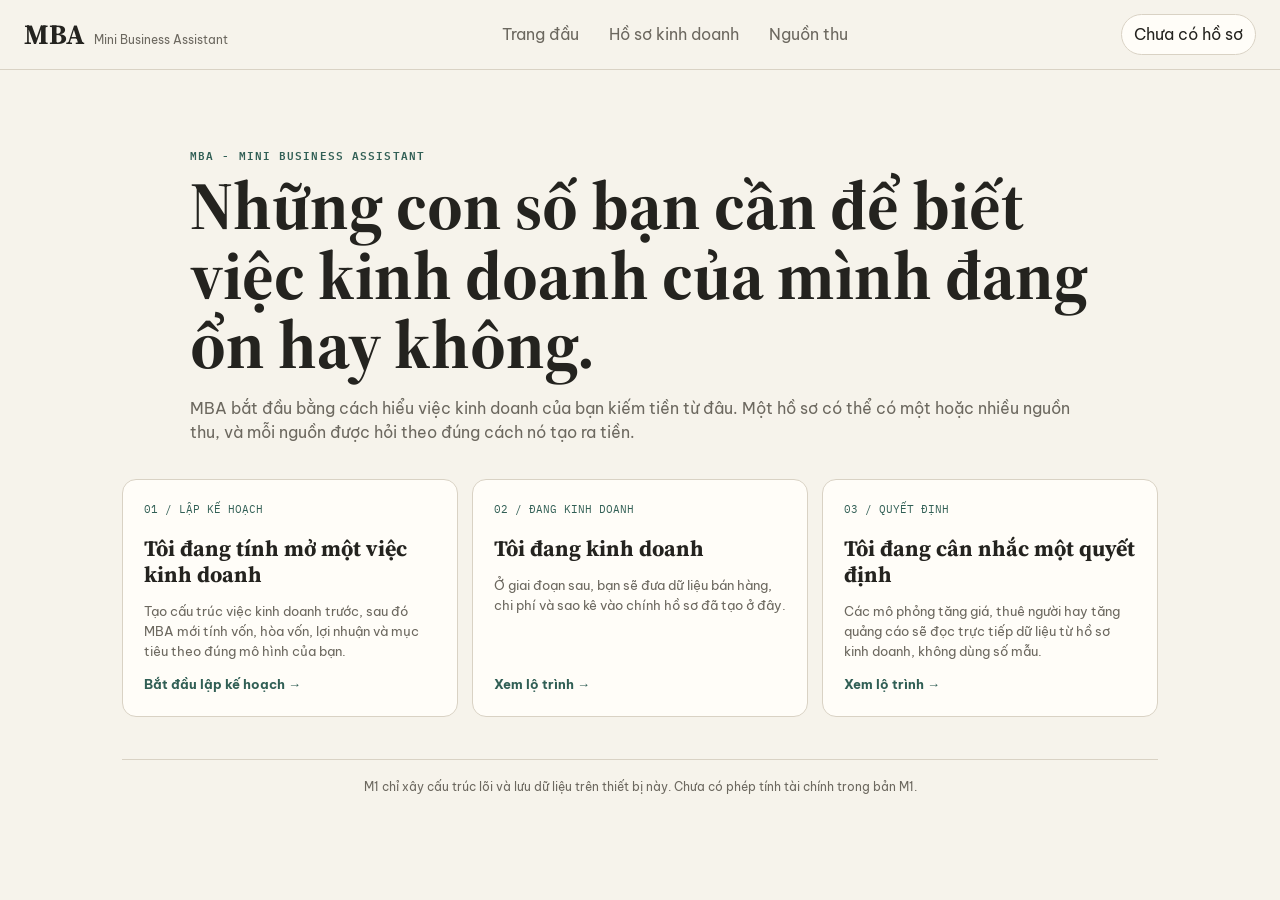
==== commit 20b3e6c1: "Rebuild MBA M1 core profile and revenue stream architecture" ====
--- a/mba/index.html
+++ b/mba/index.html
@@ -4,76 +4,159 @@
 <meta charset="UTF-8">
 <meta name="viewport" content="width=device-width,initial-scale=1">
 <title>MBA - Mini Business Assistant</title>
-<link rel="preconnect" href="https://fonts.googleapis.com"><link rel="preconnect" href="https://fonts.gstatic.com" crossorigin>
+<link rel="preconnect" href="https://fonts.googleapis.com">
+<link rel="preconnect" href="https://fonts.gstatic.com" crossorigin>
 <link href="https://fonts.googleapis.com/css2?family=Be+Vietnam+Pro:wght@400;500;600;700&family=IBM+Plex+Mono:wght@400;500;600&family=Source+Serif+4:opsz,wght@8..60,600;8..60,700&display=swap" rel="stylesheet">
 <style>
-:root{--bg:#f6f3eb;--surface:#fffdf8;--soft:#e5efeb;--soft2:#efeade;--ink:#24231f;--muted:#6b675e;--line:#d9d2c4;--green:#315f55;--green2:#3c7467;--amber:#9a6c22;--bad:#a24d3f;--serif:'Source Serif 4',Georgia,serif;--sans:'Be Vietnam Pro','Segoe UI',Arial,sans-serif;--mono:'IBM Plex Mono',Consolas,monospace}
-*{box-sizing:border-box}body{margin:0;background:var(--bg);color:var(--ink);font-family:var(--sans);line-height:1.55}button,input,select{font:inherit}.top{position:sticky;top:0;z-index:10;display:flex;align-items:center;justify-content:space-between;padding:13px 22px;border-bottom:1px solid var(--line);background:rgba(246,243,235,.94);backdrop-filter:blur(8px)}.brand{display:flex;gap:9px;align-items:baseline}.brand b{font-family:var(--serif);font-size:27px}.brand span{font-size:12px;color:var(--muted)}.nav{display:flex;gap:18px}.nav button{border:0;background:transparent;color:var(--muted);cursor:pointer}.biz{border:1px solid var(--line);background:var(--surface);border-radius:99px;padding:7px 11px;visibility:hidden}.wrap{max-width:1100px;margin:auto;padding:42px 22px 80px}.screen{display:none}.screen.on{display:block}.eyebrow{font-family:var(--mono);font-size:11px;letter-spacing:.1em;text-transform:uppercase;color:var(--green);font-weight:600}.hero{max-width:900px;margin:34px auto;text-align:center}.hero h1,.head h1,h2,h3{font-family:var(--serif);margin:0}.hero h1{font-size:clamp(40px,7vw,66px);line-height:1.03;margin:8px 0 14px}.hero p,.head p{color:var(--muted)}.head{max-width:760px;margin:8px auto 22px}.head h1{font-size:clamp(31px,5vw,43px);line-height:1.08;margin:6px 0}.cards{display:grid;grid-template-columns:repeat(3,1fr);gap:14px}.card,.form,.section{background:var(--surface);border:1px solid var(--line);border-radius:14px}.journey{padding:21px;text-align:left;min-height:220px;display:flex;flex-direction:column;cursor:pointer}.journey:hover,.modelCard:hover{border-color:#bdb29e;transform:translateY(-1px)}.journey .n,.modelCard .tag{font-family:var(--mono);font-size:11px;color:var(--green)}.journey .n{margin-bottom:20px}.journey h3{font-size:22px;line-height:1.2}.journey p,.modelCard p{font-size:13px;color:var(--muted)}.journey strong{margin-top:auto;color:var(--green);font-size:13px}.foot{text-align:center;color:var(--muted);font-size:12px;margin-top:44px;padding-top:18px;border-top:1px solid var(--line)}.modelGrid{display:grid;grid-template-columns:repeat(2,1fr);gap:10px;max-width:860px;margin:auto}.modelCard{border:1px solid var(--line);background:#fbf9f3;border-radius:11px;padding:16px;text-align:left;cursor:pointer}.modelCard h3{font-size:19px;margin:6px 0 5px}.note{max-width:860px;margin:12px auto 0;padding:11px 13px;background:var(--soft2);border-radius:9px;font-size:12px;color:var(--muted)}.form{max-width:760px;margin:auto;padding:24px}.field{margin-bottom:18px}.field label{display:block;font-size:13px;color:var(--muted);margin-bottom:6px}input,select{width:100%;padding:11px 12px;border:1px solid var(--line);border-radius:9px;background:#fbf9f3;color:var(--ink);outline:none}input::placeholder{color:#aaa59b}input:focus,select:focus{border-color:var(--green2);box-shadow:0 0 0 3px rgba(60,116,103,.12)}.opts{display:grid;grid-template-columns:1fr 1fr;gap:8px}.opt{padding:11px;border:1px solid var(--line);border-radius:9px;background:#fbf9f3;text-align:left;cursor:pointer}.opt.a{background:var(--soft);border-color:var(--green);color:var(--green);font-weight:600}.row{display:grid;grid-template-columns:1fr 190px;gap:12px;align-items:center;margin:10px 0}.amount{position:relative}.amount input{font-family:var(--mono);padding-right:44px}.amount span{position:absolute;right:12px;top:50%;transform:translateY(-50%);color:var(--muted);font-size:12px}.helper{font-size:12px;color:var(--muted);margin-top:5px}.sum,.calc{background:var(--soft2);border-radius:10px;padding:14px 16px;margin-top:16px}.sum{display:flex;justify-content:space-between;align-items:baseline}.sum span{font-size:13px;color:var(--muted)}.sum b{font-family:var(--serif);font-size:26px}.calc div{display:flex;justify-content:space-between;gap:16px;padding:5px 0}.calc b{font-family:var(--mono);text-align:right}.calc .total{border-top:1px solid var(--line);margin-top:5px;padding-top:10px;font-weight:700}.call{background:var(--soft);border-left:3px solid var(--green);padding:12px 14px;font-size:13px;margin-top:14px;border-radius:0 9px 9px 0}.actions{display:flex;justify-content:space-between;gap:10px;margin-top:22px}.btn{border:1px solid var(--green);background:var(--green);color:#fff;border-radius:9px;padding:10px 15px;font-weight:600;cursor:pointer}.btn.secondary{background:transparent;color:var(--green)}.link{border:0;background:transparent;color:var(--green);font-weight:600;padding:0;cursor:pointer}.seg{display:flex;gap:8px;margin-bottom:16px}.seg button{flex:1;border:1px solid var(--line);background:#fbf9f3;color:var(--muted);padding:10px;border-radius:9px;cursor:pointer}.seg button.a{border-color:var(--green);background:var(--soft);color:var(--green);font-weight:600}.custom{display:none;margin-top:12px}.custom.on{display:block}.result{max-width:900px;margin:auto}.heroResult{background:var(--green);color:#fff;border-radius:17px;text-align:center;padding:34px 24px}.heroResult .big{font-family:var(--serif);font-size:clamp(45px,8vw,70px);font-weight:700;line-height:1.02;margin:4px 0}.resultRows{display:grid;grid-template-columns:repeat(2,1fr);gap:12px;margin-top:13px}.kpi{background:var(--surface);border:1px solid var(--line);border-radius:13px;padding:17px}.kpi label{font-size:10px;letter-spacing:.07em;text-transform:uppercase;color:var(--muted);font-weight:700}.kpi .v{font-family:var(--serif);font-size:29px;margin:5px 0}.delta{font-size:12px;color:var(--muted)}.assume{border:1px dashed var(--line);padding:12px;border-radius:9px;color:var(--muted);font-size:12px;margin-top:13px}.dashboard{display:grid;grid-template-columns:repeat(4,1fr);gap:11px}.section{padding:20px;margin-top:13px}.section h2{font-size:22px;margin-bottom:12px}.toast{position:fixed;right:18px;bottom:18px;background:#263b35;color:#fff;padding:10px 13px;border-radius:9px;font-size:12px;opacity:0;transform:translateY(8px);transition:.2s;z-index:50}.toast.on{opacity:1;transform:none}.saved{border:1px solid var(--line);border-radius:11px;padding:14px;background:#fbf9f3;margin-top:9px}.hidden{display:none!important}
-@media(max-width:850px){.nav{display:none}.cards,.dashboard{grid-template-columns:1fr 1fr}}@media(max-width:650px){.wrap{padding:28px 15px 80px}.hero{text-align:left;margin-top:20px}.hero h1{font-size:43px}.cards,.modelGrid,.resultRows,.dashboard{grid-template-columns:1fr}.row{grid-template-columns:1fr}.opts{grid-template-columns:1fr}.form{padding:18px}.actions .btn{flex:1}.brand span{display:none}}
+:root{--bg:#f6f3eb;--paper:#fffdf8;--soft:#e5efeb;--soft2:#efeade;--ink:#24231f;--muted:#6c685f;--line:#d9d2c4;--green:#315f55;--green2:#3d7468;--danger:#9b493e;--serif:'Source Serif 4',Georgia,serif;--sans:'Be Vietnam Pro','Segoe UI',Arial,sans-serif;--mono:'IBM Plex Mono',Consolas,monospace}*{box-sizing:border-box}body{margin:0;background:var(--bg);color:var(--ink);font-family:var(--sans);line-height:1.55}button,input,select,textarea{font:inherit;color:inherit}.top{position:sticky;top:0;z-index:20;display:flex;align-items:center;justify-content:space-between;gap:18px;padding:13px 24px;border-bottom:1px solid var(--line);background:rgba(246,243,235,.95);backdrop-filter:blur(8px)}.brand{display:flex;align-items:baseline;gap:9px;cursor:pointer}.brand b{font-family:var(--serif);font-size:28px}.brand span{font-size:12px;color:var(--muted)}.nav{display:flex;gap:18px}.nav button,.ghostLink{border:0;background:transparent;color:var(--muted);cursor:pointer}.nav button:hover,.ghostLink:hover{color:var(--green)}.profilePill{max-width:220px;border:1px solid var(--line);background:var(--paper);border-radius:99px;padding:7px 12px;white-space:nowrap;overflow:hidden;text-overflow:ellipsis;cursor:pointer}.wrap{max-width:1080px;margin:auto;padding:42px 22px 84px}.screen{display:none}.screen.on{display:block}.hero{max-width:900px;margin:34px auto}.eyebrow{font-family:var(--mono);font-size:11px;letter-spacing:.1em;text-transform:uppercase;color:var(--green);font-weight:600}.hero h1,.head h1,h2,h3{font-family:var(--serif);margin:0}.hero h1{font-size:clamp(42px,7vw,68px);line-height:1.02;margin:8px 0 16px}.hero p,.head p{color:var(--muted)}.head{max-width:780px;margin:6px auto 24px}.head h1{font-size:clamp(31px,5vw,45px);line-height:1.08;margin:6px 0}.journeys{display:grid;grid-template-columns:repeat(3,1fr);gap:14px}.card,.box,.sourceCard{background:var(--paper);border:1px solid var(--line);border-radius:14px}.journey{min-height:230px;padding:21px;text-align:left;display:flex;flex-direction:column;cursor:pointer}.journey:hover,.model:hover,.sourceCard:hover{border-color:#b9ae9a;transform:translateY(-1px)}.journey .n,.model .n{font-family:var(--mono);font-size:11px;color:var(--green);margin-bottom:18px}.journey h3{font-size:22px;line-height:1.18}.journey p{font-size:13px;color:var(--muted)}.journey strong{margin-top:auto;color:var(--green);font-size:13px}.footerNote{text-align:center;color:var(--muted);font-size:12px;margin-top:42px;padding-top:18px;border-top:1px solid var(--line)}.box{max-width:780px;margin:auto;padding:24px}.field{margin-bottom:18px}.field label{display:block;font-size:13px;color:var(--muted);margin-bottom:6px}.field .hint,.hint{font-size:12px;color:var(--muted);margin-top:6px}input,textarea,select{width:100%;border:1px solid var(--line);border-radius:9px;background:#fbf9f3;padding:11px 12px;outline:none}textarea{min-height:88px;resize:vertical}input:focus,textarea:focus,select:focus{border-color:var(--green2);box-shadow:0 0 0 3px rgba(61,116,104,.11)}input::placeholder,textarea::placeholder{color:#aaa59b}.actions{display:flex;justify-content:space-between;gap:10px;margin-top:22px}.btn{border:1px solid var(--green);border-radius:9px;background:var(--green);color:#fff;padding:10px 15px;font-weight:600;cursor:pointer}.btn.secondary{background:transparent;color:var(--green)}.btn.danger{border-color:#cba79f;background:transparent;color:var(--danger)}.btn:disabled{opacity:.45;cursor:not-allowed}.modelGrid{display:grid;grid-template-columns:repeat(2,1fr);gap:10px;max-width:880px;margin:auto}.model{border:1px solid var(--line);border-radius:12px;background:#fbf9f3;padding:17px;text-align:left;cursor:pointer}.model h3{font-size:19px;line-height:1.25;margin:4px 0 5px}.model p{font-size:12px;color:var(--muted);margin:0}.callout{max-width:880px;margin:12px auto 0;background:var(--soft2);border-radius:10px;padding:12px 14px;color:var(--muted);font-size:12px}.choiceGrid{display:grid;grid-template-columns:1fr 1fr;gap:8px}.choice{border:1px solid var(--line);background:#fbf9f3;border-radius:9px;padding:11px;text-align:left;cursor:pointer}.choice.selected{border-color:var(--green);background:var(--soft);color:var(--green);font-weight:600}.choice small{display:block;color:var(--muted);font-weight:400;margin-top:2px}.customArea{display:none;margin-top:10px}.customArea.on{display:block}.profileBar{max-width:900px;margin:0 auto 16px;display:flex;align-items:flex-start;justify-content:space-between;gap:14px}.profileBar h1{font-family:var(--serif);font-size:38px;line-height:1.05;margin:0}.profileMeta{font-size:12px;color:var(--muted);margin-top:5px}.saveState{display:inline-flex;align-items:center;gap:6px;background:var(--soft);color:var(--green);border-radius:99px;padding:6px 9px;font-size:11px;white-space:nowrap}.sourceList{max-width:900px;margin:auto;display:grid;gap:10px}.sourceCard{padding:17px}.sourceTop{display:flex;justify-content:space-between;gap:14px;align-items:flex-start}.sourceCard h3{font-size:21px}.sourceModel{font-size:12px;color:var(--green);font-weight:600;margin-top:2px}.sourceSummary{font-size:12px;color:var(--muted);margin-top:9px}.sourceActions{display:flex;gap:8px;flex-wrap:wrap;margin-top:13px}.sourceActions button{border:0;background:transparent;color:var(--green);font-size:12px;font-weight:600;padding:0;cursor:pointer}.sourceActions .delete{color:var(--danger)}.addCard{max-width:900px;margin:12px auto 0;border:1px dashed #b9ae9a;border-radius:13px;background:transparent;padding:17px;width:100%;text-align:left;color:var(--green);font-weight:600;cursor:pointer}.builderFooter{max-width:900px;margin:16px auto 0;background:var(--paper);border:1px solid var(--line);border-radius:14px;padding:18px}.builderFooter p{font-size:12px;color:var(--muted);margin:0}.profileList{max-width:900px;margin:auto;display:grid;gap:10px}.profileCard{background:var(--paper);border:1px solid var(--line);border-radius:13px;padding:17px}.profileCard h3{font-size:21px}.profileCard p{font-size:12px;color:var(--muted);margin:4px 0}.profileCard .actions{margin-top:12px;justify-content:flex-start}.profileCard .actions .btn{padding:8px 11px;font-size:12px}.empty{max-width:900px;margin:auto;background:var(--paper);border:1px dashed var(--line);border-radius:13px;padding:25px;text-align:center;color:var(--muted)}.ready{max-width:820px;margin:auto}.readyHero{background:var(--green);color:#fff;border-radius:17px;padding:34px 25px;text-align:center}.readyHero h1{font-family:var(--serif);font-size:clamp(38px,7vw,60px);line-height:1.04;margin:8px 0}.readyList{display:grid;grid-template-columns:repeat(3,1fr);gap:10px;margin-top:13px}.readyList .card{padding:15px}.readyList b{font-family:var(--serif);font-size:26px;display:block}.readyList span{font-size:11px;color:var(--muted)}.toast{position:fixed;right:18px;bottom:18px;z-index:50;background:#263b35;color:#fff;padding:10px 13px;border-radius:9px;font-size:12px;opacity:0;transform:translateY(8px);transition:.2s}.toast.on{opacity:1;transform:none}.hidden{display:none!important}@media(max-width:850px){.nav{display:none}.journeys{grid-template-columns:1fr}.readyList{grid-template-columns:1fr 1fr}}@media(max-width:650px){.wrap{padding:28px 15px 80px}.hero h1{font-size:44px}.modelGrid,.choiceGrid,.readyList{grid-template-columns:1fr}.box{padding:18px}.profileBar{display:block}.profileBar .saveState{margin-top:10px}.actions .btn{flex:1}.brand span{display:none}.profilePill{max-width:145px}.sourceTop{display:block}}
 </style>
 </head>
 <body>
-<header class="top"><div class="brand"><b>MBA</b><span>Mini Business Assistant</span></div><nav class="nav"><button onclick="go('dashboard')">Tổng quan</button><button onclick="go('router')">Kế hoạch</button><button onclick="toast('Phần giao dịch sẽ được nối sau khi các engine kế hoạch hoàn chỉnh.')">Giao dịch</button><button onclick="go('decision')">Quyết định</button></nav><button class="biz" id="biz" onclick="go('router')">Business ▾</button></header>
+<header class="top">
+  <div class="brand" onclick="go('landing')"><b>MBA</b><span>Mini Business Assistant</span></div>
+  <nav class="nav"><button onclick="go('landing')">Trang đầu</button><button onclick="openProfiles()">Hồ sơ kinh doanh</button><button onclick="openCurrentBuilder()">Nguồn thu</button></nav>
+  <button class="profilePill" id="profilePill" onclick="openProfiles()">Chưa có hồ sơ</button>
+</header>
 <main class="wrap">
-<section class="screen on" id="landing"><div class="hero"><div class="eyebrow">MBA - Mini Business Assistant</div><h1>Những con số bạn cần để biết business của mình đang ổn hay không.</h1><p>Từ lúc còn đang tính mở đến khi đã vận hành, MBA giúp bạn trả lời những câu hỏi quan trọng: cần bán bao nhiêu để không lỗ, tháng này lời bao nhiêu, tiền đang đi đâu và một quyết định mới sẽ ảnh hưởng thế nào.</p></div><div class="cards"><button class="card journey" onclick="go('router')"><div class="n">01 / LẬP KẾ HOẠCH</div><h3>Tôi đang tính mở một việc kinh doanh</h3><p>Tính mức bán tối thiểu, lợi nhuận và những con số cần đạt trước khi bắt đầu.</p><strong>Lập kế hoạch →</strong></button><button class="card journey" onclick="toast('Phần nhập file bán hàng và sao kê sẽ được nối sau.')"><div class="n">02 / ĐANG KINH DOANH</div><h3>Tôi đang kinh doanh</h3><p>Đưa dữ liệu thực tế vào để xem doanh thu, chi phí, lợi nhuận và dòng tiền.</p><strong>Xem tình hình →</strong></button><button class="card journey" onclick="go('decision')"><div class="n">03 / QUYẾT ĐỊNH</div><h3>Tôi đang cân nhắc một quyết định</h3><p>Thử trước tác động của thay đổi giá, nhân sự, quảng cáo hoặc chi phí.</p><strong>Thử một quyết định →</strong></button></div><div class="foot">MBA là công cụ hỗ trợ quản trị và mô phỏng, không thay thế phần mềm kế toán hoặc báo cáo thuế.</div></section>
+<section class="screen on" id="landing">
+  <div class="hero"><div class="eyebrow">MBA - Mini Business Assistant</div><h1>Những con số bạn cần để biết việc kinh doanh của mình đang ổn hay không.</h1><p>MBA bắt đầu bằng cách hiểu việc kinh doanh của bạn kiếm tiền từ đâu. Một hồ sơ có thể có một hoặc nhiều nguồn thu, và mỗi nguồn được hỏi theo đúng cách nó tạo ra tiền.</p></div>
+  <div class="journeys">
+    <button class="card journey" onclick="startPlanning()"><div class="n">01 / LẬP KẾ HOẠCH</div><h3>Tôi đang tính mở một việc kinh doanh</h3><p>Tạo cấu trúc việc kinh doanh trước, sau đó MBA mới tính vốn, hòa vốn, lợi nhuận và mục tiêu theo đúng mô hình của bạn.</p><strong>Bắt đầu lập kế hoạch →</strong></button>
+    <button class="card journey" onclick="journeyNotReady('Đang kinh doanh')"><div class="n">02 / ĐANG KINH DOANH</div><h3>Tôi đang kinh doanh</h3><p>Ở giai đoạn sau, bạn sẽ đưa dữ liệu bán hàng, chi phí và sao kê vào chính hồ sơ đã tạo ở đây.</p><strong>Xem lộ trình →</strong></button>
+    <button class="card journey" onclick="journeyNotReady('Cân nhắc quyết định')"><div class="n">03 / QUYẾT ĐỊNH</div><h3>Tôi đang cân nhắc một quyết định</h3><p>Các mô phỏng tăng giá, thuê người hay tăng quảng cáo sẽ đọc trực tiếp dữ liệu từ hồ sơ kinh doanh, không dùng số mẫu.</p><strong>Xem lộ trình →</strong></button>
+  </div>
+  <div class="footerNote">M1 chỉ xây cấu trúc lõi và lưu dữ liệu trên thiết bị này. Chưa có phép tính tài chính trong bản M1.</div>
+</section>
 
-<section class="screen" id="router"><div class="head"><div class="eyebrow">Lập kế hoạch</div><h1>Bạn kiếm tiền chủ yếu từ đâu?</h1><p>Chọn thứ tạo ra doanh thu chính. Nếu một lựa chọn mang tính chủ quan, MBA sẽ cho bạn chọn cách có sẵn hoặc tự nhập cách của mình.</p></div><div class="form" style="max-width:860px;margin-bottom:12px"><div class="field" style="margin-bottom:0"><label>Tên business / dự án</label><input id="businessName" placeholder="Ví dụ: Tiệm Mây"><div class="helper">Tên này sẽ xuất hiện ở kết quả và các kịch bản của bạn.</div></div></div><div class="modelGrid"><button class="modelCard" onclick="choose('food')"><div class="tag">01</div><h3>Bán đồ ăn / đồ uống</h3><p>Quán ăn, cà phê, đồ uống, mang đi hoặc giao qua ứng dụng.</p></button><button class="modelCard" onclick="choose('goods')"><div class="tag">02</div><h3>Bán hàng hóa</h3><p>Shop, bán lẻ, TMĐT, dropshipping hoặc bán sản phẩm qua nhiều kênh.</p></button><button class="modelCard" onclick="choose('serviceType')"><div class="tag">03</div><h3>Bán dịch vụ</h3><p>Salon, spa, freelance, agency, tư vấn, sửa chữa hoặc dịch vụ chuyên môn.</p></button><button class="modelCard" onclick="choose('affiliate')"><div class="tag">04</div><h3>MMO / Traffic & audience</h3><p>Prototype hiện có nhánh Affiliate; Creator và Lead sẽ nối sau.</p></button><button class="modelCard" onclick="choose('digitalType')"><div class="tag">05</div><h3>Sản phẩm số / Thu phí định kỳ</h3><p>Khóa học, template, membership, phần mềm, SaaS hoặc nội dung trả phí.</p></button><button class="modelCard" onclick="pending('Business có nhiều nguồn thu')"><div class="tag">06</div><h3>Business có nhiều nguồn thu</h3><p>Tính riêng từng cách kiếm tiền rồi xem chúng đóng góp thế nào vào kết quả chung.</p></button><button class="modelCard" onclick="pending('Mô hình khác')"><div class="tag">07</div><h3>Khác / Tự nhập</h3><p>Dùng khi cách kiếm tiền của bạn chưa nằm trong các nhóm trên.</p></button></div></section>
+<section class="screen" id="profiles">
+  <div class="head"><div class="eyebrow">Hồ sơ kinh doanh</div><h1>Việc kinh doanh của bạn</h1><p>Mỗi hồ sơ có thể chứa nhiều nguồn thu. Dữ liệu M1 được tự động lưu trên thiết bị, không gửi lên cơ sở dữ liệu của website.</p></div>
+  <div id="profileList" class="profileList"></div>
+  <div class="actions" style="max-width:900px;margin-left:auto;margin-right:auto"><button class="btn secondary" onclick="go('landing')">Quay lại</button><button class="btn" onclick="newProfile()">+ Tạo hồ sơ mới</button></div>
+</section>
 
-<section class="screen" id="food"><div class="head"><div class="eyebrow">Bán đồ ăn / đồ uống</div><h1>Nhập nhanh kế hoạch của <span class="bn">business này</span></h1><p>Bản này giữ flow tối giản: giá trị đơn, chi phí trực tiếp, lượng bán và chi phí tháng.</p></div><div class="form"><div class="field"><label>Khách trả trung bình cho một đơn</label><div class="amount"><input id="fPrice" class="money" inputmode="numeric" placeholder="50,000"><span>đ</span></div></div><div class="field"><label>Chi phí trực tiếp cho một đơn</label><div class="amount"><input id="fDirect" class="money" inputmode="numeric" placeholder="20,000"><span>đ</span></div></div><div class="field"><label>Số đơn trung bình mỗi ngày</label><input id="fDaily" type="number" inputmode="numeric" placeholder="40"></div><div class="field"><label>Số ngày bán mỗi tháng</label><input id="fDays" type="number" inputmode="numeric" placeholder="30"></div><div class="field"><label>Tổng chi phí hàng tháng</label><div class="amount"><input id="fFixed" class="money" inputmode="numeric" placeholder="34,000,000"><span>đ</span></div></div><div class="actions"><button class="btn secondary" onclick="go('router')">Quay lại</button><button class="btn" onclick="calcFood()">Xem kết quả</button></div></div></section>
-<section class="screen" id="foodResult"><div class="result"><div class="head"><div class="eyebrow">Kết quả đồ ăn / đồ uống</div><h1><span class="bn">Business này</span> cần bán bao nhiêu để không lỗ?</h1></div><div class="heroResult"><div>Điểm hòa vốn</div><div class="big" id="fBE">-</div><div>đơn/ngày</div></div><div class="resultRows"><div class="kpi"><label>Doanh thu dự kiến</label><div class="v" id="fRevenue">-</div></div><div class="kpi"><label>Lợi nhuận ước tính</label><div class="v" id="fProfit">-</div></div><div class="kpi"><label>Còn lại / đơn</label><div class="v" id="fCon">-</div></div><div class="kpi"><label>Sản lượng tháng</label><div class="v" id="fVolume">-</div></div></div><div class="actions"><button class="btn secondary" onclick="go('food')">Thử số khác</button><button class="btn" onclick="go('router')">Chọn mô hình khác</button></div></div></section>
+<section class="screen" id="newProfile">
+  <div class="head"><div class="eyebrow">Hồ sơ mới</div><h1>Bạn muốn gọi việc kinh doanh này là gì?</h1><p>Tên này chỉ để bạn dễ nhận biết. MBA sẽ dùng nó ở kết quả, nguồn thu và các kịch bản sau này.</p></div>
+  <div class="box">
+    <div class="field"><label>Tên việc kinh doanh / dự án</label><input id="newProfileName" placeholder="Ví dụ: Tiệm Mây"><div class="hint">MBA chưa tạo hồ sơ ở bước này. Hồ sơ chỉ được tạo sau khi bạn hoàn tất nguồn thu đầu tiên.</div></div>
+    <div class="actions"><button class="btn secondary" onclick="backFromNewProfile()">Quay lại</button><button class="btn" onclick="continueToFirstSource()">Tiếp tục chọn nguồn thu</button></div>
+  </div>
+</section>
 
-<section class="screen" id="goods"><div class="head"><div class="eyebrow">Bán hàng hóa</div><h1>Nhập nhanh trước, chi tiết sau</h1><p>Bạn có thể nhập tổng chi phí trực tiếp/đơn hoặc tách riêng giá nhập, đóng gói và phí kênh bán.</p></div><div class="form"><div class="seg"><button id="gQuickBtn" class="a" onclick="setGoods('quick')">Nhập nhanh</button><button id="gDetailBtn" onclick="setGoods('detail')">Nhập chi tiết</button></div><div class="field"><label>Giá trị trung bình một đơn thành công</label><div class="amount"><input id="gAov" class="money" inputmode="numeric" placeholder="250,000"><span>đ</span></div></div><div id="gQuick"><div class="field"><label>Tổng chi phí trực tiếp/đơn</label><div class="amount"><input id="gDirect" class="money" inputmode="numeric" placeholder="165,000"><span>đ</span></div></div></div><div id="gDetail" class="hidden"><div class="row"><span>Giá nhập / sản xuất</span><div class="amount"><input id="gCost" class="money" inputmode="numeric" placeholder="120,000"><span>đ</span></div></div><div class="row"><span>Đóng gói + hỗ trợ ship</span><div class="amount"><input id="gPack" class="money" inputmode="numeric" placeholder="20,000"><span>đ</span></div></div><div class="field"><label>Phí kênh bán + thanh toán + affiliate</label><div class="amount"><input id="gFee" type="number" inputmode="decimal" placeholder="10"><span>%</span></div></div></div><div class="field"><label>Số đơn đặt/tháng</label><input id="gOrders" type="number" inputmode="numeric" placeholder="500"></div><div class="field"><label>Tỷ lệ hoàn/hủy</label><div class="amount"><input id="gReturn" type="number" inputmode="decimal" placeholder="8"><span>%</span></div></div><div class="field"><label>Chi phí hàng tháng</label><div class="amount"><input id="gFixed" class="money" inputmode="numeric" placeholder="30,000,000"><span>đ</span></div></div><div class="actions"><button class="btn secondary" onclick="go('router')">Quay lại</button><button class="btn" onclick="calcGoods()">Xem kết quả</button></div></div></section>
-<section class="screen" id="goodsResult"><div class="result"><div class="head"><div class="eyebrow">Kết quả bán hàng hóa</div><h1><span class="bn">Business này</span> đang lời bao nhiêu theo mức bán này?</h1></div><div class="heroResult"><div>Lợi nhuận ước tính</div><div class="big" id="gProfit">-</div><div>mỗi tháng</div></div><div class="resultRows"><div class="kpi"><label>Doanh thu sau hoàn/hủy</label><div class="v" id="gRevenue">-</div></div><div class="kpi"><label>Còn lại / đơn thành công</label><div class="v" id="gCon">-</div></div><div class="kpi"><label>Đơn thành công</label><div class="v" id="gSuccess">-</div></div><div class="kpi"><label>Đơn đặt cần để hòa vốn</label><div class="v" id="gBE">-</div></div></div><div class="actions"><button class="btn secondary" onclick="go('goods')">Thử số khác</button><button class="btn" onclick="go('router')">Chọn mô hình khác</button></div></div></section>
+<section class="screen" id="modelRouter">
+  <div class="head"><div class="eyebrow">Nguồn thu</div><h1>Nguồn thu này kiếm tiền bằng cách nào?</h1><p>Chọn cách gần nhất với thực tế. Đây là thứ quyết định MBA sẽ hỏi gì và tính gì ở các bước sau.</p></div>
+  <div class="modelGrid">
+    <button class="model" onclick="selectModel('food')"><div class="n">01</div><h3>Bán đồ ăn / đồ uống</h3><p>Quán ăn, cà phê, đồ uống, mang đi hoặc giao qua ứng dụng.</p></button>
+    <button class="model" onclick="selectModel('goods')"><div class="n">02</div><h3>Bán hàng hóa</h3><p>Shop, bán lẻ, thương mại điện tử, dropshipping hoặc bán sản phẩm qua nhiều kênh.</p></button>
+    <button class="model" onclick="selectModel('service')"><div class="n">03</div><h3>Bán dịch vụ</h3><p>Salon, spa, sửa chữa, freelance, agency, tư vấn hoặc dịch vụ chuyên môn.</p></button>
+    <button class="model" onclick="selectModel('mmo')"><div class="n">04</div><h3>MMO / Kiếm tiền từ lượt truy cập và người xem</h3><p>Affiliate, nội dung, quảng cáo website/app hoặc tạo khách hàng tiềm năng.</p></button>
+    <button class="model" onclick="selectModel('digital')"><div class="n">05</div><h3>Sản phẩm số - bán một lần</h3><p>Khóa học, ebook, template, preset, plugin, tài liệu hoặc sản phẩm tải xuống.</p></button>
+    <button class="model" onclick="selectModel('recurring')"><div class="n">06</div><h3>Thu phí định kỳ</h3><p>Membership, SaaS, phần mềm thuê bao, cộng đồng hoặc nội dung trả phí.</p></button>
+    <button class="model" onclick="selectModel('other')"><div class="n">07</div><h3>Khác / Tự nhập</h3><p>Dùng khi cách kiếm tiền của nguồn này chưa nằm trong các nhóm trên.</p></button>
+  </div>
+  <div class="callout"><b>Có nhiều nguồn thu?</b> Hãy tạo nguồn đầu tiên trước. Sau khi lưu, bạn có thể thêm nguồn tiếp theo trong cùng một hồ sơ. “Nhiều nguồn thu” là cấu trúc của hồ sơ, không phải một mô hình kiếm tiền riêng.</div>
+  <div class="actions" style="max-width:880px;margin-left:auto;margin-right:auto"><button class="btn secondary" onclick="backFromRouter()">Quay lại</button></div>
+</section>
 
-<section class="screen" id="serviceType"><div class="head"><div class="eyebrow">Bán dịch vụ</div><h1>Bạn thường tính tiền dịch vụ theo cách nào?</h1><p>Cách tính tiền quyết định đơn vị MBA dùng để tính doanh thu, hòa vốn và công suất. Nếu không giống các lựa chọn dưới đây, chọn Tự nhập.</p></div><div class="modelGrid"><button class="modelCard" onclick="serviceType('visit','lượt')"><h3>Theo lượt / buổi</h3><p>Salon, spa, sửa chữa, lớp học, tư vấn theo buổi...</p></button><button class="modelCard" onclick="serviceType('hour','giờ')"><h3>Theo giờ / ngày công</h3><p>Freelance, tư vấn, chuyên gia hoặc dịch vụ tính theo thời gian.</p></button><button class="modelCard" onclick="serviceType('project','dự án')"><h3>Theo dự án</h3><p>Thiết kế, marketing, phần mềm, thi công hoặc công việc theo project.</p></button><button class="modelCard" onclick="serviceType('retainer','khách hàng')"><h3>Theo khách hàng định kỳ</h3><p>Agency, kế toán, tư vấn hoặc dịch vụ thu phí cố định mỗi tháng.</p></button><button class="modelCard" onclick="serviceType('custom','')"><h3>Khác / Tự nhập</h3><p>Tự đặt tên đơn vị mà bạn dùng để bán dịch vụ.</p></button></div><div id="serviceCustom" class="form custom"><div class="field"><label>Bạn gọi một lần bán dịch vụ là gì?</label><input id="serviceUnitCustom" placeholder="Ví dụ: ca, hợp đồng, phiên, gói"><div class="helper">Nhập dạng số ít. MBA sẽ dùng chính cách gọi này ở kết quả.</div></div><button class="btn" onclick="confirmServiceCustom()">Dùng cách này</button></div><div class="actions" style="max-width:860px;margin-left:auto;margin-right:auto"><button class="btn secondary" onclick="go('router')">Quay lại</button></div></section>
-<section class="screen" id="servicePlan"><div class="head"><div class="eyebrow">Bán dịch vụ</div><h1>Mỗi <span id="sUnitTitle">lượt</span> để lại bao nhiêu?</h1><p>Nhập nhanh bằng chi phí trực tiếp bình quân. Phần công suất là tùy chọn để MBA kiểm tra mục tiêu có vượt khả năng phục vụ hay không.</p></div><div class="form"><div class="field"><label>Khách trả trung bình cho một <span class="sUnit">lượt</span></label><div class="amount"><input id="sPrice" class="money" inputmode="numeric" placeholder="1,000,000"><span>đ</span></div></div><div class="field"><label>Chi phí trực tiếp cho một <span class="sUnit">lượt</span></label><div class="amount"><input id="sDirect" class="money" inputmode="numeric" placeholder="200,000"><span>đ</span></div><div class="helper">Ví dụ: vật tư, freelancer/outsource, hoa hồng, phí thanh toán hoặc chi phí chỉ phát sinh khi có khách.</div></div><div class="field"><label>Số <span class="sUnit">lượt</span> dự kiến mỗi tháng</label><input id="sVolume" type="number" inputmode="numeric" placeholder="40"></div><div class="field"><label>Tổng chi phí hàng tháng</label><div class="amount"><input id="sFixed" class="money" inputmode="numeric" placeholder="20,000,000"><span>đ</span></div></div><div class="field"><label>Bạn muốn MBA xử lý giới hạn công suất thế nào?</label><div class="opts" id="capacityOpts"><button class="opt a" onclick="setCapacity('none',this)">Không tính công suất</button><button class="opt" onclick="setCapacity('limit',this)">Tôi biết mức tối đa/tháng</button><button class="opt" onclick="setCapacity('custom',this)">Tự nhập cách đánh giá</button></div></div><div id="capacityLimit" class="custom"><label>Tối đa có thể phục vụ mỗi tháng</label><input id="sCapacity" type="number" inputmode="numeric" placeholder="60"></div><div id="capacityCustom" class="custom"><div class="field"><label>Tên giới hạn bạn muốn theo dõi</label><input id="sCapacityLabel" placeholder="Ví dụ: số giờ khả dụng, số ghế, số slot"></div><div class="field"><label>Mức tối đa tương ứng</label><input id="sCapacityCustomValue" type="number" inputmode="numeric" placeholder="160"></div></div><div class="actions"><button class="btn secondary" onclick="go('serviceType')">Quay lại</button><button class="btn" onclick="calcService()">Xem kết quả</button></div></div></section>
-<section class="screen" id="serviceResult"><div class="result"><div class="head"><div class="eyebrow">Kết quả dịch vụ</div><h1><span class="bn">Business này</span> đang ở đâu?</h1></div><div class="heroResult"><div>Lợi nhuận ước tính</div><div class="big" id="sProfit">-</div><div>mỗi tháng</div></div><div class="resultRows"><div class="kpi"><label>Doanh thu</label><div class="v" id="sRevenue">-</div></div><div class="kpi"><label>Còn lại / <span class="sUnit">lượt</span></label><div class="v" id="sCon">-</div></div><div class="kpi"><label>Mức hòa vốn</label><div class="v" id="sBE">-</div></div><div class="kpi"><label>Công suất</label><div class="v" id="sCapacityResult">Không tính</div><div class="delta" id="sCapacityNote"></div></div></div><div class="call" id="sInsight">-</div><div class="actions"><button class="btn secondary" onclick="go('servicePlan')">Thử số khác</button><button class="btn" onclick="go('router')">Chọn mô hình khác</button></div></div></section>
+<section class="screen" id="streamSetup">
+  <div class="head"><div class="eyebrow">Thiết lập nguồn thu</div><h1 id="streamSetupTitle">Nguồn thu</h1><p id="streamSetupText"></p></div>
+  <div class="box">
+    <div class="field"><label>Tên nguồn thu</label><input id="streamName" placeholder="Ví dụ: Cà phê tại quán"><div class="hint">Đặt tên theo thứ bạn muốn nhìn riêng trong báo cáo, không nhất thiết trùng tên việc kinh doanh.</div></div>
+    <div id="dynamicFields"></div>
+    <div class="actions"><button class="btn secondary" onclick="go('modelRouter')">Quay lại</button><button class="btn" onclick="saveStream()">Lưu nguồn thu</button></div>
+  </div>
+</section>
 
-<section class="screen" id="affiliate"><div class="head"><div class="eyebrow">MMO / Affiliate</div><h1>Affiliate đang tạo ra bao nhiêu?</h1><p>Nhập số chuyển đổi, hoa hồng và tổng chi phí tháng.</p></div><div class="form"><div class="field"><label>Số chuyển đổi/tháng</label><input id="aConv" type="number" placeholder="500"></div><div class="field"><label>Hoa hồng trung bình/chuyển đổi</label><div class="amount"><input id="aCommission" class="money" inputmode="numeric" placeholder="65,000"><span>đ</span></div></div><div class="field"><label>Tổng chi phí tháng</label><div class="amount"><input id="aCost" class="money" inputmode="numeric" placeholder="23,000,000"><span>đ</span></div></div><div class="actions"><button class="btn secondary" onclick="go('router')">Quay lại</button><button class="btn" onclick="calcAffiliate()">Xem kết quả</button></div></div></section>
-<section class="screen" id="affiliateResult"><div class="result"><div class="head"><div class="eyebrow">Kết quả Affiliate</div><h1>Hiệu quả hiện tại</h1></div><div class="heroResult"><div>Lợi nhuận ước tính</div><div class="big" id="aProfit">-</div></div><div class="resultRows"><div class="kpi"><label>Doanh thu hoa hồng</label><div class="v" id="aRevenue">-</div></div><div class="kpi"><label>Còn lại / chuyển đổi</label><div class="v" id="aNet">-</div></div><div class="kpi"><label>Chi phí / chuyển đổi</label><div class="v" id="aCpu">-</div></div><div class="kpi"><label>Hòa vốn</label><div class="v" id="aBE">-</div><div class="delta">chuyển đổi/tháng</div></div></div><div class="actions"><button class="btn secondary" onclick="go('affiliate')">Thử số khác</button><button class="btn" onclick="go('router')">Chọn mô hình khác</button></div></div></section>
+<section class="screen" id="builder">
+  <div class="profileBar"><div><div class="eyebrow">Hồ sơ kinh doanh</div><h1 id="builderName">-</h1><div class="profileMeta" id="builderMeta"></div></div><div class="saveState">✓ Tự động lưu trên thiết bị</div></div>
+  <div id="sourceList" class="sourceList"></div>
+  <button class="addCard" onclick="addSource()">+ Thêm nguồn thu</button>
+  <div class="builderFooter"><p><b>Nguyên tắc M1:</b> một nguồn thu là một cách kiếm tiền có economics riêng. Nếu cùng một sản phẩm chỉ bán qua nhiều nơi, hãy lưu các nơi đó là kênh của cùng một nguồn thu thay vì tạo nguồn mới.</p><div class="actions"><button class="btn secondary" onclick="openProfiles()">Hồ sơ khác</button><button class="btn" onclick="finishStructure()">Hoàn tất cấu trúc</button></div></div>
+</section>
 
-<section class="screen" id="digitalType"><div class="head"><div class="eyebrow">Sản phẩm số / Thu phí định kỳ</div><h1>Bạn thu tiền theo cách nào?</h1><p>Hai cách này có economics khác nhau nên MBA tách riêng. Nếu business có cả hai, MBA sẽ tính hai phần rồi cộng lại.</p></div><div class="modelGrid"><button class="modelCard" onclick="digitalType('once')"><h3>Bán một lần</h3><p>Khóa học, ebook, template, preset, plugin, tài liệu hoặc sản phẩm số mua một lần.</p></button><button class="modelCard" onclick="digitalType('sub')"><h3>Thu phí định kỳ</h3><p>Membership, SaaS, phần mềm thuê bao, cộng đồng hoặc nội dung trả phí.</p></button><button class="modelCard" onclick="digitalType('both')"><h3>Có cả hai</h3><p>Ví dụ bán khóa học một lần và có membership hàng tháng.</p></button><button class="modelCard" onclick="digitalType('custom')"><h3>Khác / Tự nhập</h3><p>Tự mô tả chu kỳ thu tiền nếu không giống các lựa chọn trên.</p></button></div><div id="digitalCustom" class="form custom"><div class="field"><label>Bạn thu tiền theo chu kỳ bao nhiêu tháng?</label><input id="customMonths" type="number" inputmode="numeric" placeholder="3"></div><button class="btn" onclick="confirmDigitalCustom()">Dùng chu kỳ này</button></div><div class="actions" style="max-width:860px;margin-left:auto;margin-right:auto"><button class="btn secondary" onclick="go('router')">Quay lại</button></div></section>
-
-<section class="screen" id="digitalOnce"><div class="head"><div class="eyebrow">Sản phẩm số / Bán một lần</div><h1>Mỗi lượt bán để lại bao nhiêu?</h1><p>Bắt đầu bằng tổng chi phí trực tiếp. Refund được tách riêng vì lượt hoàn tiền không trở thành doanh thu thực nhận.</p></div><div class="form"><div class="field"><label>Giá bán trung bình</label><div class="amount"><input id="dOncePrice" class="money" inputmode="numeric" placeholder="499,000"><span>đ</span></div></div><div class="field"><label>Chi phí trực tiếp/lượt bán</label><div class="amount"><input id="dOnceDirect" class="money" inputmode="numeric" placeholder="50,000"><span>đ</span></div><div class="helper">Phí nền tảng, thanh toán, affiliate, support phát sinh theo lượt bán...</div></div><div class="field"><label>Số lượt mua/tháng</label><input id="dOnceSales" type="number" inputmode="numeric" placeholder="100"></div><div class="field"><label>Tỷ lệ hoàn tiền</label><div class="amount"><input id="dOnceRefund" type="number" inputmode="decimal" placeholder="5"><span>%</span></div></div><div class="field"><label>Chi phí hàng tháng</label><div class="amount"><input id="dOnceFixed" class="money" inputmode="numeric" placeholder="12,000,000"><span>đ</span></div></div><div class="actions"><button class="btn secondary" onclick="go('digitalType')">Quay lại</button><button class="btn" onclick="calcDigitalOnce()">Xem kết quả</button></div></div></section>
-<section class="screen" id="digitalOnceResult"><div class="result"><div class="head"><div class="eyebrow">Kết quả sản phẩm số</div><h1><span class="bn">Business này</span> đang lời bao nhiêu?</h1></div><div class="heroResult"><div>Lợi nhuận ước tính</div><div class="big" id="doProfit">-</div></div><div class="resultRows"><div class="kpi"><label>Doanh thu sau hoàn tiền</label><div class="v" id="doRevenue">-</div></div><div class="kpi"><label>Còn lại / lượt bán thực nhận</label><div class="v" id="doCon">-</div></div><div class="kpi"><label>Lượt bán thực nhận</label><div class="v" id="doSales">-</div></div><div class="kpi"><label>Lượt mua cần để hòa vốn</label><div class="v" id="doBE">-</div></div></div><div class="actions"><button class="btn secondary" onclick="go('digitalOnce')">Thử số khác</button><button class="btn" onclick="go('digitalType')">Chọn cách thu tiền khác</button></div></div></section>
-
-<section class="screen" id="subPlan"><div class="head"><div class="eyebrow">Thu phí định kỳ</div><h1>Bạn đang thu phí theo chu kỳ nào?</h1><p>Đây là một lựa chọn quản trị nên MBA cho bạn chọn cách phổ biến hoặc tự nhập chu kỳ riêng.</p></div><div class="form"><div class="opts" id="billingOpts"><button class="opt a" onclick="setBilling('month',this)">Theo tháng</button><button class="opt" onclick="setBilling('year',this)">Theo năm</button><button class="opt" onclick="setBilling('mix',this)">Có cả tháng và năm</button><button class="opt" onclick="setBilling('custom',this)">Tự nhập chu kỳ</button></div><div id="billingCustom" class="custom"><label>Số tháng trong một chu kỳ</label><input id="billingMonths" type="number" placeholder="3"></div><div id="singleBilling"><div class="field" style="margin-top:16px"><label>Số khách đang trả phí</label><input id="subUsers" type="number" placeholder="200"></div><div class="field"><label id="subPriceLabel">Mỗi khách trả bao nhiêu mỗi tháng?</label><div class="amount"><input id="subPrice" class="money" inputmode="numeric" placeholder="199,000"><span>đ</span></div></div></div><div id="mixBilling" class="custom"><div class="row"><span>Khách gói tháng</span><input id="mixMonthUsers" type="number" placeholder="140"></div><div class="row"><span>Giá gói tháng</span><div class="amount"><input id="mixMonthPrice" class="money" inputmode="numeric" placeholder="199,000"><span>đ</span></div></div><div class="row"><span>Khách gói năm</span><input id="mixYearUsers" type="number" placeholder="60"></div><div class="row"><span>Giá gói năm</span><div class="amount"><input id="mixYearPrice" class="money" inputmode="numeric" placeholder="1,990,000"><span>đ</span></div></div></div><div class="field"><label>Khách mới mỗi tháng</label><input id="subNew" type="number" placeholder="25"></div><div class="field"><label>Khách ngừng trả mỗi tháng</label><input id="subLost" type="number" placeholder="12"></div><div class="field"><label>Chi phí tăng thêm cho mỗi khách đang dùng / tháng</label><div class="amount"><input id="subVariable" class="money" inputmode="numeric" placeholder="20,000"><span>đ</span></div><div class="helper">Ví dụ server, API, support hoặc license phát sinh theo số người dùng.</div></div><div class="field"><label>Chi phí cố định mỗi tháng</label><div class="amount"><input id="subFixed" class="money" inputmode="numeric" placeholder="20,000,000"><span>đ</span></div></div><div class="actions"><button class="btn secondary" onclick="go('digitalType')">Quay lại</button><button class="btn" onclick="calcSubscription()">Xem kết quả</button></div></div></section>
-<section class="screen" id="subResult"><div class="result"><div class="head"><div class="eyebrow">Kết quả thu phí định kỳ</div><h1><span class="bn">Business này</span> đang tăng trưởng thế nào?</h1></div><div class="heroResult"><div>Khoản thu định kỳ quy đổi theo tháng</div><div class="big" id="subMRR">-</div></div><div class="resultRows"><div class="kpi"><label>Lợi nhuận ước tính</label><div class="v" id="subProfit">-</div></div><div class="kpi"><label>Khách đang trả phí</label><div class="v" id="subUsersResult">-</div></div><div class="kpi"><label>Khách tăng ròng / tháng</label><div class="v" id="subNetGrowth">-</div></div><div class="kpi"><label>Khách cần để hòa vốn</label><div class="v" id="subBE">-</div></div></div><div class="call" id="subInsight">-</div><div class="assume">Khoản thu định kỳ quy đổi theo tháng dùng để nhìn sức khỏe mô hình. Với gói năm, tiền thực tế có thể vào một lần nên dòng tiền và con số quy đổi theo tháng có thể khác nhau.</div><div class="actions"><button class="btn secondary" onclick="go('subPlan')">Thử số khác</button><button class="btn" onclick="go('digitalType')">Chọn cách thu tiền khác</button></div></div></section>
-
-<section class="screen" id="digitalBoth"><div class="head"><div class="eyebrow">Sản phẩm số / Có cả hai</div><h1>Tính hai nguồn thu trong cùng một màn</h1><p>Đây là bước đệm trước Multi-source: một phần bán một lần, một phần thu định kỳ, cùng chia sẻ chi phí chung.</p></div><div class="form"><h3 style="margin-bottom:12px">Nguồn 1 - Bán một lần</h3><div class="row"><span>Giá bán</span><div class="amount"><input id="bOncePrice" class="money" inputmode="numeric" placeholder="1,500,000"><span>đ</span></div></div><div class="row"><span>Lượt bán thực nhận/tháng</span><input id="bOnceSales" type="number" placeholder="30"></div><div class="row"><span>Chi phí trực tiếp/lượt</span><div class="amount"><input id="bOnceCost" class="money" inputmode="numeric" placeholder="150,000"><span>đ</span></div></div><h3 style="margin:22px 0 12px">Nguồn 2 - Thu định kỳ</h3><div class="row"><span>Khách đang trả phí</span><input id="bSubUsers" type="number" placeholder="100"></div><div class="row"><span>Giá bình quân/tháng</span><div class="amount"><input id="bSubPrice" class="money" inputmode="numeric" placeholder="299,000"><span>đ</span></div></div><div class="row"><span>Chi phí theo khách/tháng</span><div class="amount"><input id="bSubVar" class="money" inputmode="numeric" placeholder="20,000"><span>đ</span></div></div><h3 style="margin:22px 0 12px">Chi phí dùng chung</h3><div class="field"><label>Tổng chi phí chung mỗi tháng</label><div class="amount"><input id="bFixed" class="money" inputmode="numeric" placeholder="25,000,000"><span>đ</span></div><div class="helper">Chỉ nhập một lần. Không cộng lại các khoản đã nằm trong chi phí trực tiếp của từng nguồn.</div></div><div class="actions"><button class="btn secondary" onclick="go('digitalType')">Quay lại</button><button class="btn" onclick="calcBoth()">Xem kết quả</button></div></div></section>
-<section class="screen" id="bothResult"><div class="result"><div class="head"><div class="eyebrow">Kết quả hai nguồn thu</div><h1>Nguồn nào đang đóng góp nhiều hơn?</h1></div><div class="heroResult"><div>Lợi nhuận tổng ước tính</div><div class="big" id="bProfit">-</div></div><div class="resultRows"><div class="kpi"><label>Doanh thu bán một lần</label><div class="v" id="bOnceRevenue">-</div></div><div class="kpi"><label>Khoản thu định kỳ/tháng</label><div class="v" id="bSubRevenue">-</div></div><div class="kpi"><label>Đóng góp trước CP chung - một lần</label><div class="v" id="bOnceCon">-</div></div><div class="kpi"><label>Đóng góp trước CP chung - định kỳ</label><div class="v" id="bSubCon">-</div></div></div><div class="call" id="bInsight">-</div><div class="actions"><button class="btn secondary" onclick="go('digitalBoth')">Thử số khác</button><button class="btn" onclick="go('digitalType')">Quay lại</button></div></div></section>
-
-<section class="screen" id="dashboard"><div class="head"><div class="eyebrow">Tổng quan</div><h1 id="dashName">Business của tôi</h1><p>Dashboard vận hành thực tế sẽ được nối với Business Profile và dữ liệu import ở phase tiếp theo.</p></div><div class="dashboard"><div class="kpi"><label>Doanh thu mẫu</label><div class="v">87,4 triệu</div></div><div class="kpi"><label>Lợi nhuận mẫu</label><div class="v">14,6 triệu</div></div><div class="kpi"><label>Điểm hòa vốn mẫu</label><div class="v">68 triệu</div></div><div class="kpi"><label>Tiền hiện có mẫu</label><div class="v">72 triệu</div></div></div><div class="note">Các số tại Dashboard này vẫn là mock để test giao diện. Kết quả trong từng flow phía trên được tính từ chính số bạn nhập.</div></section>
-<section class="screen" id="decision"><div class="head"><div class="eyebrow">Quyết định</div><h1>Bạn đang cân nhắc điều gì?</h1><p>Module scenario sẽ được refactor theo từng business model sau khi hoàn tất Multi-source.</p></div><div class="modelGrid"><button class="modelCard" onclick="toast('Thuê thêm người sẽ được nối lại với dữ liệu Business Profile thay vì mock cố định.')"><h3>Thuê thêm người</h3></button><button class="modelCard" onclick="toast('Sắp nối với engine theo model.')"><h3>Tăng / giảm giá</h3></button><button class="modelCard" onclick="toast('Sắp nối với engine theo model.')"><h3>Tăng quảng cáo</h3></button><button class="modelCard" onclick="toast('Sắp nối với engine theo model.')"><h3>Thay đổi chi phí</h3></button></div></section>
+<section class="screen" id="ready">
+  <div class="ready">
+    <div class="readyHero"><div class="eyebrow" style="color:#d8ebe5">M1 - Cấu trúc lõi</div><h1 id="readyName">Hồ sơ đã sẵn sàng</h1><p>MBA đã biết việc kinh doanh này có những nguồn thu nào và mỗi nguồn kiếm tiền theo cách nào.</p></div>
+    <div class="readyList"><div class="card"><span>Số nguồn thu</span><b id="readyStreams">0</b></div><div class="card"><span>Trạng thái</span><b style="font-size:22px">Đã cấu trúc</b></div><div class="card"><span>Lưu trữ</span><b style="font-size:22px">Thiết bị này</b></div></div>
+    <div class="callout"><b>Bước tiếp theo - M2:</b> mỗi nguồn thu sẽ có chế độ “Nhập nhanh” để nhận kết quả đầu tiên, sau đó mới mở “Tính sát hơn”. F&B, hàng hóa, dịch vụ, MMO, sản phẩm số và thu phí định kỳ sẽ dùng cùng Hồ sơ kinh doanh vừa tạo.</div>
+    <div class="actions"><button class="btn secondary" onclick="go('builder')">Chỉnh nguồn thu</button><button class="btn" onclick="toast('M2 chưa được build trong lượt này.')">Tiếp tục nhập số liệu</button></div>
+  </div>
+</section>
 </main>
 <div class="toast" id="toast"></div>
 <script>
-const $=s=>document.querySelector(s),$$=s=>[...document.querySelectorAll(s)],num=v=>Number(String(v??'').replace(/[^0-9.-]/g,''))||0,fmt=n=>new Intl.NumberFormat('vi-VN').format(Math.round(n)),fmtM=n=>{let m=n/1e6;return(Math.abs(m-Math.round(m))<.05?Math.round(m):m.toFixed(1).replace('.',','))+' triệu'};
-let businessName=localStorage.getItem('mba_name_v05')||'',goodsMode='quick',sUnit='lượt',capacityMode='none',billingMode='month',digitalCustomMonths=1;
-function go(id){$$('.screen').forEach(x=>x.classList.remove('on'));let e=$('#'+id);if(e)e.classList.add('on');syncName();scrollTo(0,0)}
-function toast(t){let e=$('#toast');e.textContent=t;e.classList.add('on');clearTimeout(window.tt);window.tt=setTimeout(()=>e.classList.remove('on'),2500)}
-function saveName(){let n=($('#businessName')?.value||businessName).trim();if(!n){toast('Nhập tên business / dự án trước khi tiếp tục.');$('#businessName')?.focus();return false}businessName=n;localStorage.setItem('mba_name_v05',n);syncName();return true}
-function choose(id){if(saveName())go(id)}function pending(label){if(saveName())toast(label+' sẽ được build ở bước Multi-source tiếp theo.')}
-function syncName(){let n=businessName||'Business của tôi';if($('#businessName')&&businessName&&!$('#businessName').value)$('#businessName').value=businessName;$$('.bn').forEach(x=>x.textContent=n);if($('#dashName'))$('#dashName').textContent=n;if($('#biz')){$('#biz').textContent=n+' ▾';$('#biz').style.visibility=businessName?'visible':'hidden'}}
-function bindMoney(){$$('.money').forEach(e=>{if(e.dataset.b)return;e.dataset.b=1;e.addEventListener('input',x=>{let d=x.target.value.replace(/\D/g,'');x.target.value=d?Number(d).toLocaleString('en-US'):''})})}bindMoney();
-function calcFood(){let p=num($('#fPrice').value),d=num($('#fDirect').value),q=+$('#fDaily').value,days=+$('#fDays').value,f=num($('#fFixed').value),c=p-d;if(!p||!q||!days||c<=0){toast('Kiểm tra giá bán, chi phí trực tiếp và lượng bán.');return}let vol=q*days,rev=vol*p,profit=vol*c-f,be=Math.ceil((f/c)/days);$('#fBE').textContent=fmt(be);$('#fRevenue').textContent=fmtM(rev);$('#fProfit').textContent=(profit<0?'- ':'')+fmtM(Math.abs(profit));$('#fCon').textContent=fmt(c)+'đ';$('#fVolume').textContent=fmt(vol)+' đơn';go('foodResult')}
-function setGoods(m){goodsMode=m;$('#gQuickBtn').classList.toggle('a',m==='quick');$('#gDetailBtn').classList.toggle('a',m==='detail');$('#gQuick').classList.toggle('hidden',m!=='quick');$('#gDetail').classList.toggle('hidden',m!=='detail')}
-function goodsUnit(){let a=num($('#gAov').value),d=goodsMode==='quick'?num($('#gDirect').value):num($('#gCost').value)+num($('#gPack').value)+a*(+$('#gFee').value||0)/100;return{a,d,c:a-d}}
-function calcGoods(){let u=goodsUnit(),o=+$('#gOrders').value,r=Math.min(100,Math.max(0,+$('#gReturn').value||0)),f=num($('#gFixed').value),sr=1-r/100;if(!u.a||!o||u.c<=0){toast('Kiểm tra giá trị đơn, chi phí trực tiếp và số đơn.');return}let s=o*sr,rev=s*u.a,profit=s*u.c-f,be=sr>0?Math.ceil(f/(u.c*sr)):0;$('#gProfit').textContent=(profit<0?'- ':'')+fmtM(Math.abs(profit));$('#gRevenue').textContent=fmtM(rev);$('#gCon').textContent=fmt(u.c)+'đ';$('#gSuccess').textContent=fmt(s);$('#gBE').textContent=fmt(be);go('goodsResult')}
-function serviceType(type,unit){if(type==='custom'){$('#serviceCustom').classList.add('on');return}sUnit=unit;openService()}
-function confirmServiceCustom(){let u=$('#serviceUnitCustom').value.trim();if(!u){toast('Nhập cách bạn gọi một lần bán dịch vụ.');return}sUnit=u;openService()}
-function openService(){$$('.sUnit').forEach(x=>x.textContent=sUnit);$('#sUnitTitle').textContent=sUnit;$('#serviceCustom').classList.remove('on');go('servicePlan')}
-function setCapacity(m,b){capacityMode=m;$$('#capacityOpts .opt').forEach(x=>x.classList.remove('a'));b.classList.add('a');$('#capacityLimit').classList.toggle('on',m==='limit');$('#capacityCustom').classList.toggle('on',m==='custom')}
-function calcService(){let p=num($('#sPrice').value),d=num($('#sDirect').value),v=+$('#sVolume').value,f=num($('#sFixed').value),c=p-d;if(!p||!v||c<=0){toast('Kiểm tra giá dịch vụ, chi phí trực tiếp và sản lượng dự kiến.');return}let rev=p*v,profit=c*v-f,be=Math.ceil(f/c),capText='Không tính',capNote='',ins='Mỗi '+sUnit+' đang để lại khoảng <b>'+fmt(c)+'đ</b> trước chi phí tháng.';if(capacityMode==='limit'){let cap=+$('#sCapacity').value;if(cap){let use=v/cap*100;capText=Math.round(use)+'%';capNote=fmt(v)+' / '+fmt(cap)+' '+sUnit;ins+=use>100?' Mức dự kiến đang <b>vượt công suất '+Math.round(use-100)+'%</b>.':' Bạn đang dùng khoảng <b>'+Math.round(use)+'% công suất</b> đã khai báo.'}}else if(capacityMode==='custom'){let cap=+$('#sCapacityCustomValue').value,label=$('#sCapacityLabel').value.trim()||'giới hạn';if(cap){let use=v/cap*100;capText=Math.round(use)+'%';capNote=label;ins+=' Theo cách đánh giá "'+label+'", mức sử dụng hiện khoảng <b>'+Math.round(use)+'%</b>.'}}$('#sProfit').textContent=(profit<0?'- ':'')+fmtM(Math.abs(profit));$('#sRevenue').textContent=fmtM(rev);$('#sCon').textContent=fmt(c)+'đ';$('#sBE').textContent=fmt(be)+' '+sUnit+'/tháng';$('#sCapacityResult').textContent=capText;$('#sCapacityNote').textContent=capNote;$('#sInsight').innerHTML=ins;go('serviceResult')}
-function calcAffiliate(){let c=+$('#aConv').value,comm=num($('#aCommission').value),cost=num($('#aCost').value);if(!c||!comm){toast('Nhập số chuyển đổi và hoa hồng.');return}let rev=c*comm,profit=rev-cost,cpu=cost/c,net=comm-cpu,be=Math.ceil(cost/comm);$('#aProfit').textContent=(profit<0?'- ':'')+fmtM(Math.abs(profit));$('#aRevenue').textContent=fmtM(rev);$('#aNet').textContent=(net<0?'- ':'')+fmt(Math.abs(net))+'đ';$('#aCpu').textContent=fmt(cpu)+'đ';$('#aBE').textContent=fmt(be);go('affiliateResult')}
-function digitalType(t){if(t==='once')go('digitalOnce');else if(t==='sub')go('subPlan');else if(t==='both')go('digitalBoth');else $('#digitalCustom').classList.add('on')}
-function confirmDigitalCustom(){let m=+$('#customMonths').value;if(!m){toast('Nhập số tháng trong một chu kỳ.');return}digitalCustomMonths=m;billingMode='custom';go('subPlan');setBilling('custom',null);$('#billingMonths').value=m}
-function calcDigitalOnce(){let p=num($('#dOncePrice').value),d=num($('#dOnceDirect').value),s=+$('#dOnceSales').value,r=Math.min(100,Math.max(0,+$('#dOnceRefund').value||0)),f=num($('#dOnceFixed').value),sr=1-r/100,c=p-d;if(!p||!s||c<=0){toast('Kiểm tra giá bán, chi phí và lượt bán.');return}let real=s*sr,rev=real*p,profit=real*c-f,be=Math.ceil(f/(c*sr));$('#doProfit').textContent=(profit<0?'- ':'')+fmtM(Math.abs(profit));$('#doRevenue').textContent=fmtM(rev);$('#doCon').textContent=fmt(c)+'đ';$('#doSales').textContent=fmt(real);$('#doBE').textContent=fmt(be);go('digitalOnceResult')}
-function setBilling(m,b){billingMode=m;if(b){$$('#billingOpts .opt').forEach(x=>x.classList.remove('a'));b.classList.add('a')}$('#billingCustom').classList.toggle('on',m==='custom');$('#singleBilling').classList.toggle('hidden',m==='mix');$('#mixBilling').classList.toggle('on',m==='mix');let label=m==='year'?'Mỗi khách trả bao nhiêu mỗi năm?':m==='custom'?'Mỗi khách trả bao nhiêu mỗi chu kỳ?':'Mỗi khách trả bao nhiêu mỗi tháng?';$('#subPriceLabel').textContent=label}
-function subscriptionBase(){if(billingMode==='mix'){let mu=+$('#mixMonthUsers').value,mp=num($('#mixMonthPrice').value),yu=+$('#mixYearUsers').value,yp=num($('#mixYearPrice').value),users=mu+yu,mrr=mu*mp+yu*yp/12,avg=users?mrr/users:0;return{users,mrr,avg}}let users=+$('#subUsers').value,price=num($('#subPrice').value),months=billingMode==='year'?12:billingMode==='custom'?(+$('#billingMonths').value||digitalCustomMonths||1):1,mrr=users*price/months,avg=users?mrr/users:0;return{users,mrr,avg}}
-function calcSubscription(){let b=subscriptionBase(),nw=+$('#subNew').value||0,lost=+$('#subLost').value||0,varc=num($('#subVariable').value),fixed=num($('#subFixed').value);if(!b.users||!b.avg){toast('Nhập số khách đang trả phí và mức phí.');return}let profit=b.mrr-b.users*varc-fixed,con=b.avg-varc,be=con>0?Math.ceil(fixed/con):0,net=nw-lost,churn=b.users?lost/b.users*100:0;$('#subMRR').textContent=fmtM(b.mrr);$('#subProfit').textContent=(profit<0?'- ':'')+fmtM(Math.abs(profit));$('#subUsersResult').textContent=fmt(b.users);$('#subNetGrowth').textContent=(net>0?'+':'')+fmt(net);$('#subBE').textContent=be?fmt(be):'-';let ins='Bạn có <b>'+fmt(b.users)+' khách đang trả phí</b>. Mỗi tháng thêm '+fmt(nw)+' khách và mất '+fmt(lost)+' khách, tức tăng ròng <b>'+fmt(net)+' khách</b>.';if(lost)ins+=' Khoảng <b>'+churn.toFixed(1).replace('.',',')+'%</b> khách hiện tại ngừng trả mỗi tháng.';if(nw>0&&lost>=nw*.8)ins+=' Phần lớn khách mới hiện đang được dùng để bù số khách rời đi.';$('#subInsight').innerHTML=ins;go('subResult')}
-function calcBoth(){let op=num($('#bOncePrice').value),os=+$('#bOnceSales').value,oc=num($('#bOnceCost').value),su=+$('#bSubUsers').value,sp=num($('#bSubPrice').value),sv=num($('#bSubVar').value),fixed=num($('#bFixed').value);if(!op||!os||!su||!sp){toast('Nhập số chính của cả hai nguồn thu.');return}let or=op*os,ocon=(op-oc)*os,sr=su*sp,scon=(sp-sv)*su,profit=ocon+scon-fixed,totalCon=ocon+scon,share=totalCon?ocon/totalCon*100:0;$('#bProfit').textContent=(profit<0?'- ':'')+fmtM(Math.abs(profit));$('#bOnceRevenue').textContent=fmtM(or);$('#bSubRevenue').textContent=fmtM(sr);$('#bOnceCon').textContent=fmtM(ocon);$('#bSubCon').textContent=fmtM(scon);$('#bInsight').innerHTML='Trước chi phí chung, nguồn bán một lần đang tạo khoảng <b>'+Math.round(share)+'%</b> phần đóng góp và nguồn định kỳ khoảng <b>'+Math.round(100-share)+'%</b>.';go('bothResult')}
-syncName();setGoods('quick');
+const $=s=>document.querySelector(s), $$=s=>[...document.querySelectorAll(s)];
+const STORAGE_KEY='mba_core_m1_v1';
+const MODEL_META={
+  food:{label:'Bán đồ ăn / đồ uống',title:'Thiết lập nguồn đồ ăn / đồ uống',text:'Chọn cách MBA nên gọi một lượt bán và các kênh bạn đang hoặc dự định dùng.'},
+  goods:{label:'Bán hàng hóa',title:'Thiết lập nguồn bán hàng hóa',text:'Kênh bán được lưu như thuộc tính của nguồn thu, không phải một mô hình kinh doanh riêng.'},
+  service:{label:'Bán dịch vụ',title:'Thiết lập nguồn dịch vụ',text:'Cách tính tiền quyết định đơn vị MBA sẽ dùng cho hòa vốn, mục tiêu và khả năng phục vụ.'},
+  mmo:{label:'MMO / Kiếm tiền từ lượt truy cập và người xem',title:'Thiết lập nguồn MMO',text:'Chọn cách nguồn này tạo tiền. MBA chỉ giữ thuật ngữ quen dùng như Affiliate khi cần thiết.'},
+  digital:{label:'Sản phẩm số - bán một lần',title:'Thiết lập nguồn sản phẩm số',text:'Nguồn này thu tiền theo từng lượt mua, không dùng logic thu phí định kỳ.'},
+  recurring:{label:'Thu phí định kỳ',title:'Thiết lập nguồn thu định kỳ',text:'Chu kỳ thu tiền sẽ được lưu ngay từ M1 để M2 có thể quy đổi và tính đúng.'},
+  other:{label:'Khác / Tự nhập',title:'Tự mô tả nguồn thu',text:'Hãy cho MBA biết nguồn này kiếm tiền theo cách nào và bạn muốn gọi một đơn vị tạo tiền là gì.'}
+};
+let state=loadState();
+let draftName='';
+let draftStream=null;
+let editingStreamId=null;
+function defaultState(){return{version:1,currentProfileId:null,profiles:[]}}
+function loadState(){try{const x=JSON.parse(localStorage.getItem(STORAGE_KEY));return x&&x.version===1?x:defaultState()}catch(e){return defaultState()}}
+function persist(){localStorage.setItem(STORAGE_KEY,JSON.stringify(state));syncHeader()}
+function uid(prefix){return prefix+'_'+Date.now().toString(36)+'_'+Math.random().toString(36).slice(2,7)}
+function now(){return new Date().toISOString()}
+function currentProfile(){return state.profiles.find(p=>p.id===state.currentProfileId)||null}
+function go(id){$$('.screen').forEach(x=>x.classList.remove('on'));$('#'+id)?.classList.add('on');syncHeader();window.scrollTo(0,0)}
+function toast(text){const t=$('#toast');t.textContent=text;t.classList.add('on');clearTimeout(window._toast);window._toast=setTimeout(()=>t.classList.remove('on'),2300)}
+function syncHeader(){const p=currentProfile();$('#profilePill').textContent=p?p.name:'Chưa có hồ sơ'}
+function startPlanning(){if(state.profiles.length)openProfiles();else newProfile()}
+function journeyNotReady(name){if(state.profiles.length){openProfiles();toast(name+' sẽ dùng chính các hồ sơ này ở milestone sau.')}else{toast('Hãy tạo Hồ sơ kinh doanh trước.');newProfile()}}
+function openProfiles(){renderProfiles();go('profiles')}
+function renderProfiles(){const host=$('#profileList');if(!state.profiles.length){host.innerHTML='<div class="empty">Chưa có hồ sơ nào. Tạo hồ sơ đầu tiên để MBA bắt đầu hiểu việc kinh doanh của bạn.</div>';return}host.innerHTML=state.profiles.slice().sort((a,b)=>b.updatedAt.localeCompare(a.updatedAt)).map(p=>`<div class="profileCard"><h3>${esc(p.name)}</h3><p>${p.streams.length} nguồn thu · ${p.status==='active'?'Đã cấu trúc':'Đang thiết lập'} · cập nhật ${formatDate(p.updatedAt)}</p><div class="actions"><button class="btn secondary" onclick="openProfile('${p.id}')">Mở hồ sơ</button><button class="btn danger" onclick="deleteProfile('${p.id}')">Xóa</button></div></div>`).join('')}
+function newProfile(){state.currentProfileId=null;draftName='';draftStream=null;editingStreamId=null;$('#newProfileName').value='';go('newProfile')}
+function backFromNewProfile(){state.profiles.length?openProfiles():go('landing')}
+function continueToFirstSource(){const name=$('#newProfileName').value.trim();if(!name){toast('Nhập tên việc kinh doanh / dự án trước khi tiếp tục.');$('#newProfileName').focus();return}draftName=name;editingStreamId=null;go('modelRouter')}
+function backFromRouter(){currentProfile()?go('builder'):go('newProfile')}
+function selectModel(model){draftStream={model,config:{}};renderStreamSetup();go('streamSetup')}
+function renderStreamSetup(){const meta=MODEL_META[draftStream.model];$('#streamSetupTitle').textContent=meta.title;$('#streamSetupText').textContent=meta.text;$('#streamName').value=draftStream.name||'';$('#dynamicFields').innerHTML=fieldsForModel(draftStream.model,draftStream.config||{});bindChoices()}
+function fieldsForModel(model,c){if(model==='food')return choiceBlock('Đơn vị MBA dùng cho một lượt bán','foodUnit',[['đơn','Đơn'],['bill','Bill'],['khách','Khách'],['custom','Khác / Tự nhập']],c.unit)+customInput('foodUnitCustom','Bạn muốn gọi đơn vị này là gì?',c.unitCustom,'Ví dụ: bàn, set, suất')+multiBlock('Kênh bán','foodChannels',[['store','Tại quán'],['takeaway','Mang đi'],['grab','GrabFood'],['shopeefood','ShopeeFood'],['custom','Khác / Tự nhập']],c.channels)+customInput('foodChannelCustom','Tên kênh khác',c.channelCustom,'Ví dụ: hotline, Zalo');
+if(model==='goods')return multiBlock('Kênh bán','goodsChannels',[['store','Cửa hàng'],['shopee','Shopee'],['tiktok','TikTok Shop'],['social','Facebook / Instagram'],['website','Website'],['custom','Khác / Tự nhập']],c.channels)+customInput('goodsChannelCustom','Tên kênh khác',c.channelCustom,'Ví dụ: đại lý, livestream riêng');
+if(model==='service')return choiceBlock('Bạn thường tính tiền dịch vụ theo cách nào?','serviceBasis',[['visit','Theo lượt / buổi'],['hour','Theo giờ / ngày công'],['project','Theo dự án'],['client','Theo khách hàng định kỳ'],['custom','Khác / Tự nhập']],c.basis)+customInput('serviceBasisCustom','Bạn gọi một đơn vị bán dịch vụ là gì?',c.basisCustom,'Ví dụ: ca, phiên, hợp đồng, gói');
+if(model==='mmo')return choiceBlock('Nguồn MMO này tạo tiền chủ yếu bằng cách nào?','mmoType',[['affiliate','Affiliate'],['content','Nội dung / tài trợ'],['ads','Quảng cáo website / app'],['lead','Tạo khách hàng tiềm năng'],['custom','Khác / Tự nhập']],c.type)+customInput('mmoTypeCustom','Mô tả cách kiếm tiền',c.typeCustom,'Ví dụ: bán quyền truy cập dữ liệu');
+if(model==='digital')return multiBlock('Kênh bán chính','digitalChannels',[['website','Website riêng'],['platform','Nền tảng bán sản phẩm số'],['social','Mạng xã hội'],['market','Sàn / chợ sản phẩm số'],['custom','Khác / Tự nhập']],c.channels)+customInput('digitalChannelCustom','Tên kênh khác',c.channelCustom,'Ví dụ: nền tảng riêng của đối tác');
+if(model==='recurring')return choiceBlock('Bạn thu phí theo chu kỳ nào?','billing',[['month','Theo tháng'],['year','Theo năm'],['both','Có cả tháng và năm'],['custom','Khác / Tự nhập']],c.billing)+customInput('billingCustom','Chu kỳ của bạn là bao nhiêu tháng?',c.billingCustom,'Ví dụ: 3');
+return '<div class="field"><label>Mô tả cách nguồn này kiếm tiền</label><textarea id="otherDescription" placeholder="Ví dụ: nhận phí khi kết nối thành công người mua với nhà cung cấp">'+esc(c.description||'')+'</textarea></div><div class="field"><label>Bạn muốn MBA gọi một đơn vị tạo tiền là gì?</label><input id="otherUnit" value="'+escAttr(c.unit||'')+'" placeholder="Ví dụ: hợp đồng, lượt kết nối, phiên"></div>'}
+function choiceBlock(label,id,items,selected){return `<div class="field"><label>${label}</label><div class="choiceGrid" data-choice="${id}">${items.map(([v,t])=>`<button type="button" class="choice ${selected===v?'selected':''}" data-value="${v}">${t}</button>`).join('')}</div></div>`}
+function multiBlock(label,id,items,selected=[]){const arr=selected||[];return `<div class="field"><label>${label}</label><div class="choiceGrid" data-multi="${id}">${items.map(([v,t])=>`<button type="button" class="choice ${arr.includes(v)?'selected':''}" data-value="${v}">${t}</button>`).join('')}</div></div>`}
+function customInput(id,label,value,placeholder){return `<div class="field customArea" id="${id}Wrap"><label>${label}</label><input id="${id}" value="${escAttr(value||'')}" placeholder="${placeholder}"></div>`}
+function bindChoices(){$$('[data-choice] .choice').forEach(b=>b.onclick=()=>{const p=b.closest('[data-choice]');p.querySelectorAll('.choice').forEach(x=>x.classList.remove('selected'));b.classList.add('selected');refreshCustomVisibility()});$$('[data-multi] .choice').forEach(b=>b.onclick=()=>{b.classList.toggle('selected');refreshCustomVisibility()});refreshCustomVisibility()}
+function refreshCustomVisibility(){toggleCustom('foodUnit','foodUnitCustomWrap');toggleCustomMulti('foodChannels','foodChannelCustomWrap');toggleCustomMulti('goodsChannels','goodsChannelCustomWrap');toggleCustom('serviceBasis','serviceBasisCustomWrap');toggleCustom('mmoType','mmoTypeCustomWrap');toggleCustomMulti('digitalChannels','digitalChannelCustomWrap');toggleCustom('billing','billingCustomWrap')}
+function toggleCustom(choiceId,wrapId){const wrap=$('#'+wrapId);if(!wrap)return;const selected=$(`[data-choice="${choiceId}"] .choice.selected`)?.dataset.value;wrap.classList.toggle('on',selected==='custom')}
+function toggleCustomMulti(choiceId,wrapId){const wrap=$('#'+wrapId);if(!wrap)return;const selected=$(`[data-multi="${choiceId}"] .choice[data-value="custom"]`)?.classList.contains('selected');wrap.classList.toggle('on',!!selected)}
+function readChoice(id){return $(`[data-choice="${id}"] .choice.selected`)?.dataset.value||''}
+function readMulti(id){return $$(`[data-multi="${id}"] .choice.selected`).map(x=>x.dataset.value)}
+function collectConfig(model){if(model==='food')return{unit:readChoice('foodUnit'),unitCustom:val('foodUnitCustom'),channels:readMulti('foodChannels'),channelCustom:val('foodChannelCustom')};if(model==='goods')return{channels:readMulti('goodsChannels'),channelCustom:val('goodsChannelCustom')};if(model==='service')return{basis:readChoice('serviceBasis'),basisCustom:val('serviceBasisCustom')};if(model==='mmo')return{type:readChoice('mmoType'),typeCustom:val('mmoTypeCustom')};if(model==='digital')return{channels:readMulti('digitalChannels'),channelCustom:val('digitalChannelCustom')};if(model==='recurring')return{billing:readChoice('billing'),billingCustom:val('billingCustom')};return{description:val('otherDescription'),unit:val('otherUnit')}}
+function validateConfig(model,c){if(model==='food'){if(!c.unit)return 'Chọn cách MBA gọi một lượt bán.';if(c.unit==='custom'&&!c.unitCustom)return 'Nhập tên đơn vị bạn muốn dùng.';if(!c.channels.length)return 'Chọn ít nhất một kênh bán.';if(c.channels.includes('custom')&&!c.channelCustom)return 'Nhập tên kênh khác.'}if(model==='goods'){if(!c.channels.length)return 'Chọn ít nhất một kênh bán.';if(c.channels.includes('custom')&&!c.channelCustom)return 'Nhập tên kênh khác.'}if(model==='service'){if(!c.basis)return 'Chọn cách bạn thường tính tiền dịch vụ.';if(c.basis==='custom'&&!c.basisCustom)return 'Nhập đơn vị bán dịch vụ của bạn.'}if(model==='mmo'){if(!c.type)return 'Chọn cách nguồn MMO này tạo tiền.';if(c.type==='custom'&&!c.typeCustom)return 'Mô tả cách kiếm tiền của nguồn này.'}if(model==='digital'){if(!c.channels.length)return 'Chọn ít nhất một kênh bán.';if(c.channels.includes('custom')&&!c.channelCustom)return 'Nhập tên kênh khác.'}if(model==='recurring'){if(!c.billing)return 'Chọn chu kỳ thu phí.';if(c.billing==='custom'&&(!c.billingCustom||Number(c.billingCustom)<=0))return 'Nhập số tháng trong một chu kỳ.'}if(model==='other'&&(!c.description||!c.unit))return 'Mô tả cách kiếm tiền và đơn vị tạo tiền.';return ''}
+function saveStream(){const name=$('#streamName').value.trim();if(!name){toast('Nhập tên nguồn thu.');$('#streamName').focus();return}const config=collectConfig(draftStream.model);const error=validateConfig(draftStream.model,config);if(error){toast(error);return}let p=currentProfile();if(!p){p={id:uid('profile'),name:draftName,status:'draft',currency:'VND',createdAt:now(),updatedAt:now(),sharedCosts:[],streams:[]};state.profiles.push(p);state.currentProfileId=p.id}const stream={id:editingStreamId||uid('stream'),name,model:draftStream.model,config,status:'structured',createdAt:editingStreamId?(p.streams.find(x=>x.id===editingStreamId)?.createdAt||now()):now(),updatedAt:now()};if(editingStreamId){const i=p.streams.findIndex(x=>x.id===editingStreamId);if(i>=0)p.streams[i]=stream}else p.streams.push(stream);p.updatedAt=now();persist();editingStreamId=null;draftStream=null;renderBuilder();go('builder');toast('Đã tự động lưu nguồn thu trên thiết bị.')}
+function renderBuilder(){const p=currentProfile();if(!p)return openProfiles();$('#builderName').textContent=p.name;$('#builderMeta').textContent=p.streams.length+' nguồn thu · '+(p.status==='active'?'đã cấu trúc':'đang thiết lập');const host=$('#sourceList');host.innerHTML=p.streams.map((s,i)=>`<div class="sourceCard"><div class="sourceTop"><div><div class="eyebrow">Nguồn ${String(i+1).padStart(2,'0')}</div><h3>${esc(s.name)}</h3><div class="sourceModel">${esc(MODEL_META[s.model].label)}</div></div></div><div class="sourceSummary">${esc(summaryFor(s))}</div><div class="sourceActions"><button onclick="editSource('${s.id}')">Chỉnh sửa</button><button class="delete" onclick="deleteSource('${s.id}')">Xóa nguồn thu</button></div></div>`).join('')}
+function summaryFor(s){const c=s.config||{};if(s.model==='food')return 'Đơn vị: '+labelFoodUnit(c)+' · Kênh: '+labelsChannels(c.channels,c.channelCustom,'food').join(', ');if(s.model==='goods')return 'Kênh: '+labelsChannels(c.channels,c.channelCustom,'goods').join(', ');if(s.model==='service')return 'Tính tiền: '+labelService(c);if(s.model==='mmo')return 'Cách tạo tiền: '+labelMmo(c);if(s.model==='digital')return 'Kênh: '+labelsDigital(c.channels,c.channelCustom).join(', ');if(s.model==='recurring')return 'Chu kỳ: '+labelBilling(c);return 'Đơn vị: '+(c.unit||'tự nhập')+' · '+(c.description||'')}
+function labelFoodUnit(c){return c.unit==='đơn'?'Đơn':c.unit==='bill'?'Bill':c.unit==='khách'?'Khách':c.unitCustom||'Tự nhập'}
+function labelsChannels(arr=[],custom,kind){const food={store:'Tại quán',takeaway:'Mang đi',grab:'GrabFood',shopeefood:'ShopeeFood'},goods={store:'Cửa hàng',shopee:'Shopee',tiktok:'TikTok Shop',social:'Facebook / Instagram',website:'Website'};const map=kind==='food'?food:goods;return arr.map(x=>x==='custom'?(custom||'Khác'):(map[x]||x))}
+function labelsDigital(arr=[],custom){const map={website:'Website riêng',platform:'Nền tảng bán sản phẩm số',social:'Mạng xã hội',market:'Sàn / chợ sản phẩm số'};return arr.map(x=>x==='custom'?(custom||'Khác'):(map[x]||x))}
+function labelService(c){return c.basis==='visit'?'Theo lượt / buổi':c.basis==='hour'?'Theo giờ / ngày công':c.basis==='project'?'Theo dự án':c.basis==='client'?'Theo khách hàng định kỳ':c.basisCustom||'Tự nhập'}
+function labelMmo(c){return c.type==='affiliate'?'Affiliate':c.type==='content'?'Nội dung / tài trợ':c.type==='ads'?'Quảng cáo website / app':c.type==='lead'?'Tạo khách hàng tiềm năng':c.typeCustom||'Tự nhập'}
+function labelBilling(c){return c.billing==='month'?'Theo tháng':c.billing==='year'?'Theo năm':c.billing==='both'?'Cả tháng và năm':(c.billingCustom?c.billingCustom+' tháng / chu kỳ':'Tự nhập')}
+function addSource(){editingStreamId=null;draftStream=null;go('modelRouter')}
+function editSource(id){const p=currentProfile(),s=p?.streams.find(x=>x.id===id);if(!s)return;editingStreamId=id;draftStream={model:s.model,config:JSON.parse(JSON.stringify(s.config||{})),name:s.name};renderStreamSetup();go('streamSetup')}
+function deleteSource(id){const p=currentProfile();if(!p)return;if(!confirm('Xóa nguồn thu này khỏi hồ sơ?'))return;p.streams=p.streams.filter(x=>x.id!==id);p.status='draft';p.updatedAt=now();persist();if(!p.streams.length){toast('Hồ sơ chưa còn nguồn thu nào.');addSource();return}renderBuilder();toast('Đã xóa nguồn thu.')}
+function openProfile(id){state.currentProfileId=id;persist();renderBuilder();go('builder')}
+function openCurrentBuilder(){const p=currentProfile();if(p){renderBuilder();go('builder')}else openProfiles()}
+function deleteProfile(id){const p=state.profiles.find(x=>x.id===id);if(!p)return;if(!confirm('Xóa hồ sơ “'+p.name+'” và toàn bộ nguồn thu đã lưu trên thiết bị?'))return;state.profiles=state.profiles.filter(x=>x.id!==id);if(state.currentProfileId===id)state.currentProfileId=null;persist();renderProfiles();toast('Đã xóa hồ sơ.')}
+function finishStructure(){const p=currentProfile();if(!p||!p.streams.length){toast('Cần ít nhất một nguồn thu trước khi hoàn tất cấu trúc.');return}p.status='active';p.updatedAt=now();persist();$('#readyName').textContent=p.name+' đã có cấu trúc lõi';$('#readyStreams').textContent=p.streams.length;go('ready')}
+function val(id){return $('#'+id)?.value.trim()||''}
+function formatDate(iso){try{return new Intl.DateTimeFormat('vi-VN',{day:'2-digit',month:'2-digit',year:'numeric'}).format(new Date(iso))}catch(e){return ''}}
+function esc(s){return String(s??'').replace(/[&<>"']/g,m=>({'&':'&amp;','<':'&lt;','>':'&gt;','"':'&quot;',"'":'&#39;'}[m]))}
+function escAttr(s){return esc(s)}
+syncHeader();
 </script>
 </body>
 </html>
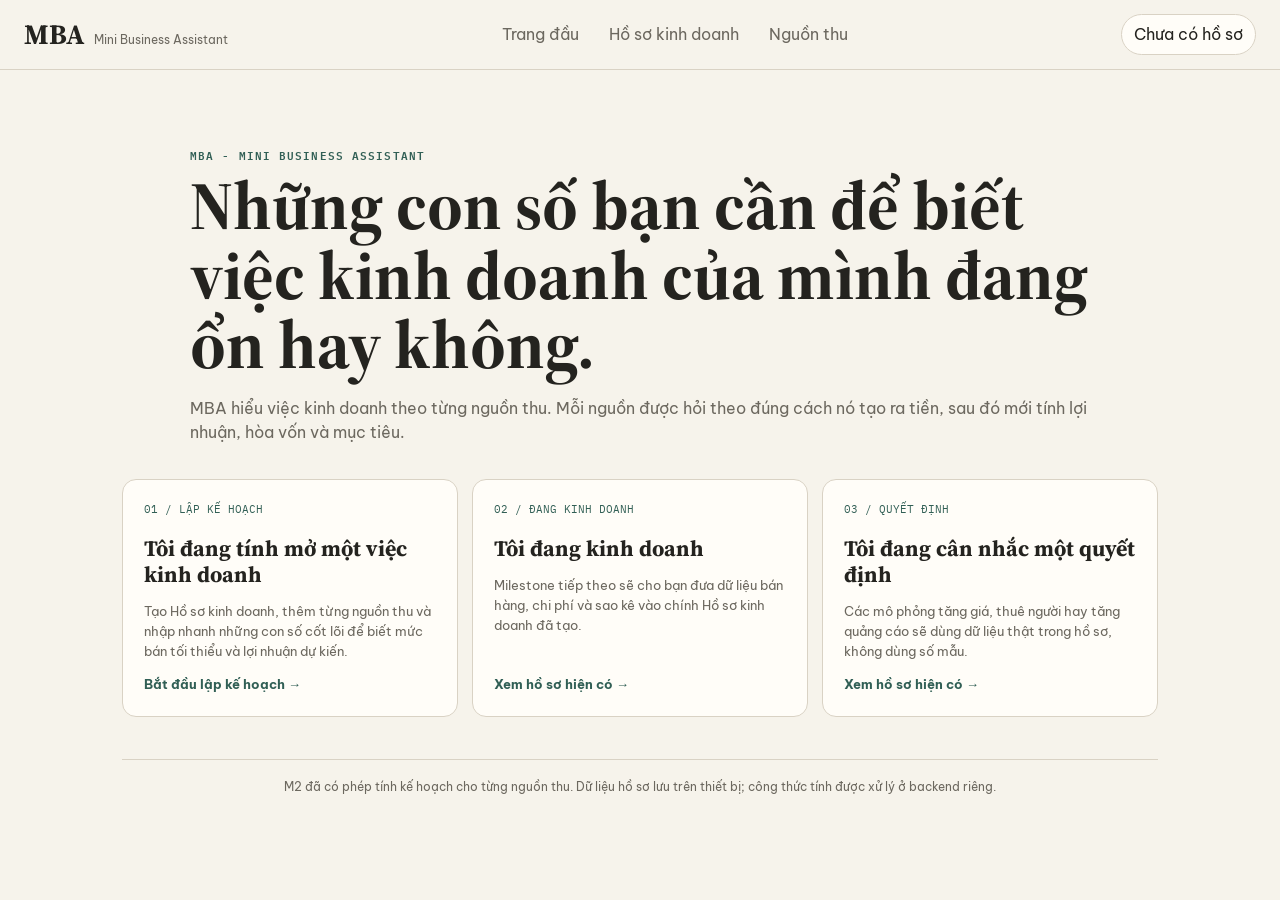
==== commit 849022fa: "Rebuild MBA M2 planning experience" ====
--- a/mba/index.html
+++ b/mba/index.html
@@ -7,9 +7,7 @@
 <link rel="preconnect" href="https://fonts.googleapis.com">
 <link rel="preconnect" href="https://fonts.gstatic.com" crossorigin>
 <link href="https://fonts.googleapis.com/css2?family=Be+Vietnam+Pro:wght@400;500;600;700&family=IBM+Plex+Mono:wght@400;500;600&family=Source+Serif+4:opsz,wght@8..60,600;8..60,700&display=swap" rel="stylesheet">
-<style>
-:root{--bg:#f6f3eb;--paper:#fffdf8;--soft:#e5efeb;--soft2:#efeade;--ink:#24231f;--muted:#6c685f;--line:#d9d2c4;--green:#315f55;--green2:#3d7468;--danger:#9b493e;--serif:'Source Serif 4',Georgia,serif;--sans:'Be Vietnam Pro','Segoe UI',Arial,sans-serif;--mono:'IBM Plex Mono',Consolas,monospace}*{box-sizing:border-box}body{margin:0;background:var(--bg);color:var(--ink);font-family:var(--sans);line-height:1.55}button,input,select,textarea{font:inherit;color:inherit}.top{position:sticky;top:0;z-index:20;display:flex;align-items:center;justify-content:space-between;gap:18px;padding:13px 24px;border-bottom:1px solid var(--line);background:rgba(246,243,235,.95);backdrop-filter:blur(8px)}.brand{display:flex;align-items:baseline;gap:9px;cursor:pointer}.brand b{font-family:var(--serif);font-size:28px}.brand span{font-size:12px;color:var(--muted)}.nav{display:flex;gap:18px}.nav button,.ghostLink{border:0;background:transparent;color:var(--muted);cursor:pointer}.nav button:hover,.ghostLink:hover{color:var(--green)}.profilePill{max-width:220px;border:1px solid var(--line);background:var(--paper);border-radius:99px;padding:7px 12px;white-space:nowrap;overflow:hidden;text-overflow:ellipsis;cursor:pointer}.wrap{max-width:1080px;margin:auto;padding:42px 22px 84px}.screen{display:none}.screen.on{display:block}.hero{max-width:900px;margin:34px auto}.eyebrow{font-family:var(--mono);font-size:11px;letter-spacing:.1em;text-transform:uppercase;color:var(--green);font-weight:600}.hero h1,.head h1,h2,h3{font-family:var(--serif);margin:0}.hero h1{font-size:clamp(42px,7vw,68px);line-height:1.02;margin:8px 0 16px}.hero p,.head p{color:var(--muted)}.head{max-width:780px;margin:6px auto 24px}.head h1{font-size:clamp(31px,5vw,45px);line-height:1.08;margin:6px 0}.journeys{display:grid;grid-template-columns:repeat(3,1fr);gap:14px}.card,.box,.sourceCard{background:var(--paper);border:1px solid var(--line);border-radius:14px}.journey{min-height:230px;padding:21px;text-align:left;display:flex;flex-direction:column;cursor:pointer}.journey:hover,.model:hover,.sourceCard:hover{border-color:#b9ae9a;transform:translateY(-1px)}.journey .n,.model .n{font-family:var(--mono);font-size:11px;color:var(--green);margin-bottom:18px}.journey h3{font-size:22px;line-height:1.18}.journey p{font-size:13px;color:var(--muted)}.journey strong{margin-top:auto;color:var(--green);font-size:13px}.footerNote{text-align:center;color:var(--muted);font-size:12px;margin-top:42px;padding-top:18px;border-top:1px solid var(--line)}.box{max-width:780px;margin:auto;padding:24px}.field{margin-bottom:18px}.field label{display:block;font-size:13px;color:var(--muted);margin-bottom:6px}.field .hint,.hint{font-size:12px;color:var(--muted);margin-top:6px}input,textarea,select{width:100%;border:1px solid var(--line);border-radius:9px;background:#fbf9f3;padding:11px 12px;outline:none}textarea{min-height:88px;resize:vertical}input:focus,textarea:focus,select:focus{border-color:var(--green2);box-shadow:0 0 0 3px rgba(61,116,104,.11)}input::placeholder,textarea::placeholder{color:#aaa59b}.actions{display:flex;justify-content:space-between;gap:10px;margin-top:22px}.btn{border:1px solid var(--green);border-radius:9px;background:var(--green);color:#fff;padding:10px 15px;font-weight:600;cursor:pointer}.btn.secondary{background:transparent;color:var(--green)}.btn.danger{border-color:#cba79f;background:transparent;color:var(--danger)}.btn:disabled{opacity:.45;cursor:not-allowed}.modelGrid{display:grid;grid-template-columns:repeat(2,1fr);gap:10px;max-width:880px;margin:auto}.model{border:1px solid var(--line);border-radius:12px;background:#fbf9f3;padding:17px;text-align:left;cursor:pointer}.model h3{font-size:19px;line-height:1.25;margin:4px 0 5px}.model p{font-size:12px;color:var(--muted);margin:0}.callout{max-width:880px;margin:12px auto 0;background:var(--soft2);border-radius:10px;padding:12px 14px;color:var(--muted);font-size:12px}.choiceGrid{display:grid;grid-template-columns:1fr 1fr;gap:8px}.choice{border:1px solid var(--line);background:#fbf9f3;border-radius:9px;padding:11px;text-align:left;cursor:pointer}.choice.selected{border-color:var(--green);background:var(--soft);color:var(--green);font-weight:600}.choice small{display:block;color:var(--muted);font-weight:400;margin-top:2px}.customArea{display:none;margin-top:10px}.customArea.on{display:block}.profileBar{max-width:900px;margin:0 auto 16px;display:flex;align-items:flex-start;justify-content:space-between;gap:14px}.profileBar h1{font-family:var(--serif);font-size:38px;line-height:1.05;margin:0}.profileMeta{font-size:12px;color:var(--muted);margin-top:5px}.saveState{display:inline-flex;align-items:center;gap:6px;background:var(--soft);color:var(--green);border-radius:99px;padding:6px 9px;font-size:11px;white-space:nowrap}.sourceList{max-width:900px;margin:auto;display:grid;gap:10px}.sourceCard{padding:17px}.sourceTop{display:flex;justify-content:space-between;gap:14px;align-items:flex-start}.sourceCard h3{font-size:21px}.sourceModel{font-size:12px;color:var(--green);font-weight:600;margin-top:2px}.sourceSummary{font-size:12px;color:var(--muted);margin-top:9px}.sourceActions{display:flex;gap:8px;flex-wrap:wrap;margin-top:13px}.sourceActions button{border:0;background:transparent;color:var(--green);font-size:12px;font-weight:600;padding:0;cursor:pointer}.sourceActions .delete{color:var(--danger)}.addCard{max-width:900px;margin:12px auto 0;border:1px dashed #b9ae9a;border-radius:13px;background:transparent;padding:17px;width:100%;text-align:left;color:var(--green);font-weight:600;cursor:pointer}.builderFooter{max-width:900px;margin:16px auto 0;background:var(--paper);border:1px solid var(--line);border-radius:14px;padding:18px}.builderFooter p{font-size:12px;color:var(--muted);margin:0}.profileList{max-width:900px;margin:auto;display:grid;gap:10px}.profileCard{background:var(--paper);border:1px solid var(--line);border-radius:13px;padding:17px}.profileCard h3{font-size:21px}.profileCard p{font-size:12px;color:var(--muted);margin:4px 0}.profileCard .actions{margin-top:12px;justify-content:flex-start}.profileCard .actions .btn{padding:8px 11px;font-size:12px}.empty{max-width:900px;margin:auto;background:var(--paper);border:1px dashed var(--line);border-radius:13px;padding:25px;text-align:center;color:var(--muted)}.ready{max-width:820px;margin:auto}.readyHero{background:var(--green);color:#fff;border-radius:17px;padding:34px 25px;text-align:center}.readyHero h1{font-family:var(--serif);font-size:clamp(38px,7vw,60px);line-height:1.04;margin:8px 0}.readyList{display:grid;grid-template-columns:repeat(3,1fr);gap:10px;margin-top:13px}.readyList .card{padding:15px}.readyList b{font-family:var(--serif);font-size:26px;display:block}.readyList span{font-size:11px;color:var(--muted)}.toast{position:fixed;right:18px;bottom:18px;z-index:50;background:#263b35;color:#fff;padding:10px 13px;border-radius:9px;font-size:12px;opacity:0;transform:translateY(8px);transition:.2s}.toast.on{opacity:1;transform:none}.hidden{display:none!important}@media(max-width:850px){.nav{display:none}.journeys{grid-template-columns:1fr}.readyList{grid-template-columns:1fr 1fr}}@media(max-width:650px){.wrap{padding:28px 15px 80px}.hero h1{font-size:44px}.modelGrid,.choiceGrid,.readyList{grid-template-columns:1fr}.box{padding:18px}.profileBar{display:block}.profileBar .saveState{margin-top:10px}.actions .btn{flex:1}.brand span{display:none}.profilePill{max-width:145px}.sourceTop{display:block}}
-</style>
+<link rel="stylesheet" href="styles.css">
 </head>
 <body>
 <header class="top">
@@ -19,31 +17,28 @@
 </header>
 <main class="wrap">
 <section class="screen on" id="landing">
-  <div class="hero"><div class="eyebrow">MBA - Mini Business Assistant</div><h1>Những con số bạn cần để biết việc kinh doanh của mình đang ổn hay không.</h1><p>MBA bắt đầu bằng cách hiểu việc kinh doanh của bạn kiếm tiền từ đâu. Một hồ sơ có thể có một hoặc nhiều nguồn thu, và mỗi nguồn được hỏi theo đúng cách nó tạo ra tiền.</p></div>
+  <div class="hero"><div class="eyebrow">MBA - Mini Business Assistant</div><h1>Những con số bạn cần để biết việc kinh doanh của mình đang ổn hay không.</h1><p>MBA hiểu việc kinh doanh theo từng nguồn thu. Mỗi nguồn được hỏi theo đúng cách nó tạo ra tiền, sau đó mới tính lợi nhuận, hòa vốn và mục tiêu.</p></div>
   <div class="journeys">
-    <button class="card journey" onclick="startPlanning()"><div class="n">01 / LẬP KẾ HOẠCH</div><h3>Tôi đang tính mở một việc kinh doanh</h3><p>Tạo cấu trúc việc kinh doanh trước, sau đó MBA mới tính vốn, hòa vốn, lợi nhuận và mục tiêu theo đúng mô hình của bạn.</p><strong>Bắt đầu lập kế hoạch →</strong></button>
-    <button class="card journey" onclick="journeyNotReady('Đang kinh doanh')"><div class="n">02 / ĐANG KINH DOANH</div><h3>Tôi đang kinh doanh</h3><p>Ở giai đoạn sau, bạn sẽ đưa dữ liệu bán hàng, chi phí và sao kê vào chính hồ sơ đã tạo ở đây.</p><strong>Xem lộ trình →</strong></button>
-    <button class="card journey" onclick="journeyNotReady('Cân nhắc quyết định')"><div class="n">03 / QUYẾT ĐỊNH</div><h3>Tôi đang cân nhắc một quyết định</h3><p>Các mô phỏng tăng giá, thuê người hay tăng quảng cáo sẽ đọc trực tiếp dữ liệu từ hồ sơ kinh doanh, không dùng số mẫu.</p><strong>Xem lộ trình →</strong></button>
+    <button class="card journey" onclick="startPlanning()"><div class="n">01 / LẬP KẾ HOẠCH</div><h3>Tôi đang tính mở một việc kinh doanh</h3><p>Tạo Hồ sơ kinh doanh, thêm từng nguồn thu và nhập nhanh những con số cốt lõi để biết mức bán tối thiểu và lợi nhuận dự kiến.</p><strong>Bắt đầu lập kế hoạch →</strong></button>
+    <button class="card journey" onclick="journeyNotReady('Đang kinh doanh')"><div class="n">02 / ĐANG KINH DOANH</div><h3>Tôi đang kinh doanh</h3><p>Milestone tiếp theo sẽ cho bạn đưa dữ liệu bán hàng, chi phí và sao kê vào chính Hồ sơ kinh doanh đã tạo.</p><strong>Xem hồ sơ hiện có →</strong></button>
+    <button class="card journey" onclick="journeyNotReady('Cân nhắc quyết định')"><div class="n">03 / QUYẾT ĐỊNH</div><h3>Tôi đang cân nhắc một quyết định</h3><p>Các mô phỏng tăng giá, thuê người hay tăng quảng cáo sẽ dùng dữ liệu thật trong hồ sơ, không dùng số mẫu.</p><strong>Xem hồ sơ hiện có →</strong></button>
   </div>
-  <div class="footerNote">M1 chỉ xây cấu trúc lõi và lưu dữ liệu trên thiết bị này. Chưa có phép tính tài chính trong bản M1.</div>
+  <div class="footerNote">M2 đã có phép tính kế hoạch cho từng nguồn thu. Dữ liệu hồ sơ lưu trên thiết bị; công thức tính được xử lý ở backend riêng.</div>
 </section>
 
 <section class="screen" id="profiles">
-  <div class="head"><div class="eyebrow">Hồ sơ kinh doanh</div><h1>Việc kinh doanh của bạn</h1><p>Mỗi hồ sơ có thể chứa nhiều nguồn thu. Dữ liệu M1 được tự động lưu trên thiết bị, không gửi lên cơ sở dữ liệu của website.</p></div>
+  <div class="head"><div class="eyebrow">Hồ sơ kinh doanh</div><h1>Việc kinh doanh của bạn</h1><p>Mỗi hồ sơ có thể có một hoặc nhiều nguồn thu. Các hồ sơ đã tạo ở M1 vẫn được giữ nguyên.</p></div>
   <div id="profileList" class="profileList"></div>
   <div class="actions" style="max-width:900px;margin-left:auto;margin-right:auto"><button class="btn secondary" onclick="go('landing')">Quay lại</button><button class="btn" onclick="newProfile()">+ Tạo hồ sơ mới</button></div>
 </section>
 
 <section class="screen" id="newProfile">
-  <div class="head"><div class="eyebrow">Hồ sơ mới</div><h1>Bạn muốn gọi việc kinh doanh này là gì?</h1><p>Tên này chỉ để bạn dễ nhận biết. MBA sẽ dùng nó ở kết quả, nguồn thu và các kịch bản sau này.</p></div>
-  <div class="box">
-    <div class="field"><label>Tên việc kinh doanh / dự án</label><input id="newProfileName" placeholder="Ví dụ: Tiệm Mây"><div class="hint">MBA chưa tạo hồ sơ ở bước này. Hồ sơ chỉ được tạo sau khi bạn hoàn tất nguồn thu đầu tiên.</div></div>
-    <div class="actions"><button class="btn secondary" onclick="backFromNewProfile()">Quay lại</button><button class="btn" onclick="continueToFirstSource()">Tiếp tục chọn nguồn thu</button></div>
-  </div>
+  <div class="head"><div class="eyebrow">Hồ sơ mới</div><h1>Bạn muốn gọi việc kinh doanh này là gì?</h1><p>Tên này giúp bạn nhận biết hồ sơ và sẽ xuất hiện ở kết quả sau này.</p></div>
+  <div class="box"><div class="field"><label>Tên việc kinh doanh / dự án</label><input id="newProfileName" placeholder="Ví dụ: Tiệm Mây"><div class="hint">Hồ sơ chỉ được tạo sau khi bạn hoàn tất nguồn thu đầu tiên.</div></div><div class="actions"><button class="btn secondary" onclick="backFromNewProfile()">Quay lại</button><button class="btn" onclick="continueToFirstSource()">Tiếp tục chọn nguồn thu</button></div></div>
 </section>
 
 <section class="screen" id="modelRouter">
-  <div class="head"><div class="eyebrow">Nguồn thu</div><h1>Nguồn thu này kiếm tiền bằng cách nào?</h1><p>Chọn cách gần nhất với thực tế. Đây là thứ quyết định MBA sẽ hỏi gì và tính gì ở các bước sau.</p></div>
+  <div class="head"><div class="eyebrow">Nguồn thu</div><h1>Nguồn thu này kiếm tiền bằng cách nào?</h1><p>Chọn cách gần nhất với thực tế. MBA sẽ dùng lựa chọn này để hỏi đúng bộ số liệu ở bước kế hoạch.</p></div>
   <div class="modelGrid">
     <button class="model" onclick="selectModel('food')"><div class="n">01</div><h3>Bán đồ ăn / đồ uống</h3><p>Quán ăn, cà phê, đồ uống, mang đi hoặc giao qua ứng dụng.</p></button>
     <button class="model" onclick="selectModel('goods')"><div class="n">02</div><h3>Bán hàng hóa</h3><p>Shop, bán lẻ, thương mại điện tử, dropshipping hoặc bán sản phẩm qua nhiều kênh.</p></button>
@@ -53,110 +48,35 @@
     <button class="model" onclick="selectModel('recurring')"><div class="n">06</div><h3>Thu phí định kỳ</h3><p>Membership, SaaS, phần mềm thuê bao, cộng đồng hoặc nội dung trả phí.</p></button>
     <button class="model" onclick="selectModel('other')"><div class="n">07</div><h3>Khác / Tự nhập</h3><p>Dùng khi cách kiếm tiền của nguồn này chưa nằm trong các nhóm trên.</p></button>
   </div>
-  <div class="callout"><b>Có nhiều nguồn thu?</b> Hãy tạo nguồn đầu tiên trước. Sau khi lưu, bạn có thể thêm nguồn tiếp theo trong cùng một hồ sơ. “Nhiều nguồn thu” là cấu trúc của hồ sơ, không phải một mô hình kiếm tiền riêng.</div>
+  <div class="callout"><b>Có nhiều nguồn thu?</b> Tạo từng nguồn riêng trong cùng một hồ sơ. “Nhiều nguồn thu” là cấu trúc của Hồ sơ kinh doanh, không phải một mô hình kiếm tiền riêng.</div>
   <div class="actions" style="max-width:880px;margin-left:auto;margin-right:auto"><button class="btn secondary" onclick="backFromRouter()">Quay lại</button></div>
 </section>
 
 <section class="screen" id="streamSetup">
   <div class="head"><div class="eyebrow">Thiết lập nguồn thu</div><h1 id="streamSetupTitle">Nguồn thu</h1><p id="streamSetupText"></p></div>
-  <div class="box">
-    <div class="field"><label>Tên nguồn thu</label><input id="streamName" placeholder="Ví dụ: Cà phê tại quán"><div class="hint">Đặt tên theo thứ bạn muốn nhìn riêng trong báo cáo, không nhất thiết trùng tên việc kinh doanh.</div></div>
-    <div id="dynamicFields"></div>
-    <div class="actions"><button class="btn secondary" onclick="go('modelRouter')">Quay lại</button><button class="btn" onclick="saveStream()">Lưu nguồn thu</button></div>
-  </div>
+  <div class="box"><div class="field"><label>Tên nguồn thu</label><input id="streamName" placeholder="Ví dụ: Cà phê tại quán"><div class="hint">Đặt tên theo thứ bạn muốn nhìn riêng trong báo cáo.</div></div><div id="dynamicFields"></div><div class="actions"><button class="btn secondary" onclick="go('modelRouter')">Quay lại</button><button class="btn" onclick="saveStream()">Lưu nguồn thu</button></div></div>
 </section>
 
 <section class="screen" id="builder">
   <div class="profileBar"><div><div class="eyebrow">Hồ sơ kinh doanh</div><h1 id="builderName">-</h1><div class="profileMeta" id="builderMeta"></div></div><div class="saveState">✓ Tự động lưu trên thiết bị</div></div>
   <div id="sourceList" class="sourceList"></div>
   <button class="addCard" onclick="addSource()">+ Thêm nguồn thu</button>
-  <div class="builderFooter"><p><b>Nguyên tắc M1:</b> một nguồn thu là một cách kiếm tiền có economics riêng. Nếu cùng một sản phẩm chỉ bán qua nhiều nơi, hãy lưu các nơi đó là kênh của cùng một nguồn thu thay vì tạo nguồn mới.</p><div class="actions"><button class="btn secondary" onclick="openProfiles()">Hồ sơ khác</button><button class="btn" onclick="finishStructure()">Hoàn tất cấu trúc</button></div></div>
+  <div class="builderFooter"><p><b>M2:</b> Mỗi nguồn thu có một “Kế hoạch nhanh”. MBA chỉ hỏi những số cần để trả kết quả đầu tiên; phần “Tính sát hơn” sẽ được bổ sung sau.</p><div class="actions"><button class="btn secondary" onclick="openProfiles()">Hồ sơ khác</button><button class="btn" onclick="finishStructure()">Xem tiến độ kế hoạch</button></div></div>
+</section>
+
+<section class="screen" id="plan">
+  <div class="planShell"><div class="head"><div class="eyebrow" id="planEyebrow">Kế hoạch nhanh</div><h1 id="planTitle">Nguồn thu</h1><p id="planIntro"></p></div><div class="box"><div id="planFields"></div><div class="actions"><button class="btn secondary" onclick="renderBuilder();go('builder')">Quay lại</button><button class="btn" id="calculateBtn" onclick="calculatePlan()">Xem kết quả</button></div></div></div>
+</section>
+
+<section class="screen" id="planResult">
+  <div class="planShell"><div class="head"><div class="eyebrow" id="resultEyebrow">Kết quả</div><h1 id="resultTitle">Nguồn thu</h1><p>Kết quả đã tự động lưu vào Hồ sơ kinh doanh trên thiết bị.</p></div><div class="resultHero"><div id="heroLabel">Kết quả</div><div class="big" id="heroValue">-</div></div><div id="metricGrid" class="metricGrid"></div><div class="insight"><h3>Điều đáng chú ý</h3><p id="insightText">-</p></div><div id="assumptions" class="assumptions"></div><div class="actions"><button class="btn secondary" onclick="editCurrentPlan()">Sửa số liệu</button><button class="btn" onclick="backToBuilderFromResult()">Quay lại các nguồn thu</button></div></div>
 </section>
 
 <section class="screen" id="ready">
-  <div class="ready">
-    <div class="readyHero"><div class="eyebrow" style="color:#d8ebe5">M1 - Cấu trúc lõi</div><h1 id="readyName">Hồ sơ đã sẵn sàng</h1><p>MBA đã biết việc kinh doanh này có những nguồn thu nào và mỗi nguồn kiếm tiền theo cách nào.</p></div>
-    <div class="readyList"><div class="card"><span>Số nguồn thu</span><b id="readyStreams">0</b></div><div class="card"><span>Trạng thái</span><b style="font-size:22px">Đã cấu trúc</b></div><div class="card"><span>Lưu trữ</span><b style="font-size:22px">Thiết bị này</b></div></div>
-    <div class="callout"><b>Bước tiếp theo - M2:</b> mỗi nguồn thu sẽ có chế độ “Nhập nhanh” để nhận kết quả đầu tiên, sau đó mới mở “Tính sát hơn”. F&B, hàng hóa, dịch vụ, MMO, sản phẩm số và thu phí định kỳ sẽ dùng cùng Hồ sơ kinh doanh vừa tạo.</div>
-    <div class="actions"><button class="btn secondary" onclick="go('builder')">Chỉnh nguồn thu</button><button class="btn" onclick="toast('M2 chưa được build trong lượt này.')">Tiếp tục nhập số liệu</button></div>
-  </div>
+  <div class="ready"><div class="readyHero"><div class="eyebrow" style="color:#d8ebe5">M2 - Kế hoạch nhanh</div><h1 id="readyName">Hồ sơ</h1><p>MBA đã có cấu trúc nguồn thu và có thể tính kế hoạch riêng cho từng nguồn.</p></div><div class="readyList"><div class="card"><span>Số nguồn thu</span><b id="readyStreams">0</b></div><div class="card"><span>Đã có kế hoạch nhanh</span><b id="readyPlanned">0/0</b></div><div class="card"><span>Lưu trữ hồ sơ</span><b style="font-size:22px">Thiết bị này</b></div></div><div class="callout"><b>Tiếp theo:</b> hoàn thiện kế hoạch cho những nguồn còn thiếu. Sau đó M3 sẽ ghép các nguồn lại, thêm chi phí dùng chung và cho bạn xem kết quả của toàn business.</div><div class="actions"><button class="btn secondary" onclick="renderBuilder();go('builder')">Quay lại nguồn thu</button><button class="btn" onclick="toast('M3 - nhiều nguồn thu và chi phí dùng chung chưa được build trong lượt này.')">Xem bước tiếp theo</button></div></div>
 </section>
 </main>
 <div class="toast" id="toast"></div>
-<script>
-const $=s=>document.querySelector(s), $$=s=>[...document.querySelectorAll(s)];
-const STORAGE_KEY='mba_core_m1_v1';
-const MODEL_META={
-  food:{label:'Bán đồ ăn / đồ uống',title:'Thiết lập nguồn đồ ăn / đồ uống',text:'Chọn cách MBA nên gọi một lượt bán và các kênh bạn đang hoặc dự định dùng.'},
-  goods:{label:'Bán hàng hóa',title:'Thiết lập nguồn bán hàng hóa',text:'Kênh bán được lưu như thuộc tính của nguồn thu, không phải một mô hình kinh doanh riêng.'},
-  service:{label:'Bán dịch vụ',title:'Thiết lập nguồn dịch vụ',text:'Cách tính tiền quyết định đơn vị MBA sẽ dùng cho hòa vốn, mục tiêu và khả năng phục vụ.'},
-  mmo:{label:'MMO / Kiếm tiền từ lượt truy cập và người xem',title:'Thiết lập nguồn MMO',text:'Chọn cách nguồn này tạo tiền. MBA chỉ giữ thuật ngữ quen dùng như Affiliate khi cần thiết.'},
-  digital:{label:'Sản phẩm số - bán một lần',title:'Thiết lập nguồn sản phẩm số',text:'Nguồn này thu tiền theo từng lượt mua, không dùng logic thu phí định kỳ.'},
-  recurring:{label:'Thu phí định kỳ',title:'Thiết lập nguồn thu định kỳ',text:'Chu kỳ thu tiền sẽ được lưu ngay từ M1 để M2 có thể quy đổi và tính đúng.'},
-  other:{label:'Khác / Tự nhập',title:'Tự mô tả nguồn thu',text:'Hãy cho MBA biết nguồn này kiếm tiền theo cách nào và bạn muốn gọi một đơn vị tạo tiền là gì.'}
-};
-let state=loadState();
-let draftName='';
-let draftStream=null;
-let editingStreamId=null;
-function defaultState(){return{version:1,currentProfileId:null,profiles:[]}}
-function loadState(){try{const x=JSON.parse(localStorage.getItem(STORAGE_KEY));return x&&x.version===1?x:defaultState()}catch(e){return defaultState()}}
-function persist(){localStorage.setItem(STORAGE_KEY,JSON.stringify(state));syncHeader()}
-function uid(prefix){return prefix+'_'+Date.now().toString(36)+'_'+Math.random().toString(36).slice(2,7)}
-function now(){return new Date().toISOString()}
-function currentProfile(){return state.profiles.find(p=>p.id===state.currentProfileId)||null}
-function go(id){$$('.screen').forEach(x=>x.classList.remove('on'));$('#'+id)?.classList.add('on');syncHeader();window.scrollTo(0,0)}
-function toast(text){const t=$('#toast');t.textContent=text;t.classList.add('on');clearTimeout(window._toast);window._toast=setTimeout(()=>t.classList.remove('on'),2300)}
-function syncHeader(){const p=currentProfile();$('#profilePill').textContent=p?p.name:'Chưa có hồ sơ'}
-function startPlanning(){if(state.profiles.length)openProfiles();else newProfile()}
-function journeyNotReady(name){if(state.profiles.length){openProfiles();toast(name+' sẽ dùng chính các hồ sơ này ở milestone sau.')}else{toast('Hãy tạo Hồ sơ kinh doanh trước.');newProfile()}}
-function openProfiles(){renderProfiles();go('profiles')}
-function renderProfiles(){const host=$('#profileList');if(!state.profiles.length){host.innerHTML='<div class="empty">Chưa có hồ sơ nào. Tạo hồ sơ đầu tiên để MBA bắt đầu hiểu việc kinh doanh của bạn.</div>';return}host.innerHTML=state.profiles.slice().sort((a,b)=>b.updatedAt.localeCompare(a.updatedAt)).map(p=>`<div class="profileCard"><h3>${esc(p.name)}</h3><p>${p.streams.length} nguồn thu · ${p.status==='active'?'Đã cấu trúc':'Đang thiết lập'} · cập nhật ${formatDate(p.updatedAt)}</p><div class="actions"><button class="btn secondary" onclick="openProfile('${p.id}')">Mở hồ sơ</button><button class="btn danger" onclick="deleteProfile('${p.id}')">Xóa</button></div></div>`).join('')}
-function newProfile(){state.currentProfileId=null;draftName='';draftStream=null;editingStreamId=null;$('#newProfileName').value='';go('newProfile')}
-function backFromNewProfile(){state.profiles.length?openProfiles():go('landing')}
-function continueToFirstSource(){const name=$('#newProfileName').value.trim();if(!name){toast('Nhập tên việc kinh doanh / dự án trước khi tiếp tục.');$('#newProfileName').focus();return}draftName=name;editingStreamId=null;go('modelRouter')}
-function backFromRouter(){currentProfile()?go('builder'):go('newProfile')}
-function selectModel(model){draftStream={model,config:{}};renderStreamSetup();go('streamSetup')}
-function renderStreamSetup(){const meta=MODEL_META[draftStream.model];$('#streamSetupTitle').textContent=meta.title;$('#streamSetupText').textContent=meta.text;$('#streamName').value=draftStream.name||'';$('#dynamicFields').innerHTML=fieldsForModel(draftStream.model,draftStream.config||{});bindChoices()}
-function fieldsForModel(model,c){if(model==='food')return choiceBlock('Đơn vị MBA dùng cho một lượt bán','foodUnit',[['đơn','Đơn'],['bill','Bill'],['khách','Khách'],['custom','Khác / Tự nhập']],c.unit)+customInput('foodUnitCustom','Bạn muốn gọi đơn vị này là gì?',c.unitCustom,'Ví dụ: bàn, set, suất')+multiBlock('Kênh bán','foodChannels',[['store','Tại quán'],['takeaway','Mang đi'],['grab','GrabFood'],['shopeefood','ShopeeFood'],['custom','Khác / Tự nhập']],c.channels)+customInput('foodChannelCustom','Tên kênh khác',c.channelCustom,'Ví dụ: hotline, Zalo');
-if(model==='goods')return multiBlock('Kênh bán','goodsChannels',[['store','Cửa hàng'],['shopee','Shopee'],['tiktok','TikTok Shop'],['social','Facebook / Instagram'],['website','Website'],['custom','Khác / Tự nhập']],c.channels)+customInput('goodsChannelCustom','Tên kênh khác',c.channelCustom,'Ví dụ: đại lý, livestream riêng');
-if(model==='service')return choiceBlock('Bạn thường tính tiền dịch vụ theo cách nào?','serviceBasis',[['visit','Theo lượt / buổi'],['hour','Theo giờ / ngày công'],['project','Theo dự án'],['client','Theo khách hàng định kỳ'],['custom','Khác / Tự nhập']],c.basis)+customInput('serviceBasisCustom','Bạn gọi một đơn vị bán dịch vụ là gì?',c.basisCustom,'Ví dụ: ca, phiên, hợp đồng, gói');
-if(model==='mmo')return choiceBlock('Nguồn MMO này tạo tiền chủ yếu bằng cách nào?','mmoType',[['affiliate','Affiliate'],['content','Nội dung / tài trợ'],['ads','Quảng cáo website / app'],['lead','Tạo khách hàng tiềm năng'],['custom','Khác / Tự nhập']],c.type)+customInput('mmoTypeCustom','Mô tả cách kiếm tiền',c.typeCustom,'Ví dụ: bán quyền truy cập dữ liệu');
-if(model==='digital')return multiBlock('Kênh bán chính','digitalChannels',[['website','Website riêng'],['platform','Nền tảng bán sản phẩm số'],['social','Mạng xã hội'],['market','Sàn / chợ sản phẩm số'],['custom','Khác / Tự nhập']],c.channels)+customInput('digitalChannelCustom','Tên kênh khác',c.channelCustom,'Ví dụ: nền tảng riêng của đối tác');
-if(model==='recurring')return choiceBlock('Bạn thu phí theo chu kỳ nào?','billing',[['month','Theo tháng'],['year','Theo năm'],['both','Có cả tháng và năm'],['custom','Khác / Tự nhập']],c.billing)+customInput('billingCustom','Chu kỳ của bạn là bao nhiêu tháng?',c.billingCustom,'Ví dụ: 3');
-return '<div class="field"><label>Mô tả cách nguồn này kiếm tiền</label><textarea id="otherDescription" placeholder="Ví dụ: nhận phí khi kết nối thành công người mua với nhà cung cấp">'+esc(c.description||'')+'</textarea></div><div class="field"><label>Bạn muốn MBA gọi một đơn vị tạo tiền là gì?</label><input id="otherUnit" value="'+escAttr(c.unit||'')+'" placeholder="Ví dụ: hợp đồng, lượt kết nối, phiên"></div>'}
-function choiceBlock(label,id,items,selected){return `<div class="field"><label>${label}</label><div class="choiceGrid" data-choice="${id}">${items.map(([v,t])=>`<button type="button" class="choice ${selected===v?'selected':''}" data-value="${v}">${t}</button>`).join('')}</div></div>`}
-function multiBlock(label,id,items,selected=[]){const arr=selected||[];return `<div class="field"><label>${label}</label><div class="choiceGrid" data-multi="${id}">${items.map(([v,t])=>`<button type="button" class="choice ${arr.includes(v)?'selected':''}" data-value="${v}">${t}</button>`).join('')}</div></div>`}
-function customInput(id,label,value,placeholder){return `<div class="field customArea" id="${id}Wrap"><label>${label}</label><input id="${id}" value="${escAttr(value||'')}" placeholder="${placeholder}"></div>`}
-function bindChoices(){$$('[data-choice] .choice').forEach(b=>b.onclick=()=>{const p=b.closest('[data-choice]');p.querySelectorAll('.choice').forEach(x=>x.classList.remove('selected'));b.classList.add('selected');refreshCustomVisibility()});$$('[data-multi] .choice').forEach(b=>b.onclick=()=>{b.classList.toggle('selected');refreshCustomVisibility()});refreshCustomVisibility()}
-function refreshCustomVisibility(){toggleCustom('foodUnit','foodUnitCustomWrap');toggleCustomMulti('foodChannels','foodChannelCustomWrap');toggleCustomMulti('goodsChannels','goodsChannelCustomWrap');toggleCustom('serviceBasis','serviceBasisCustomWrap');toggleCustom('mmoType','mmoTypeCustomWrap');toggleCustomMulti('digitalChannels','digitalChannelCustomWrap');toggleCustom('billing','billingCustomWrap')}
-function toggleCustom(choiceId,wrapId){const wrap=$('#'+wrapId);if(!wrap)return;const selected=$(`[data-choice="${choiceId}"] .choice.selected`)?.dataset.value;wrap.classList.toggle('on',selected==='custom')}
-function toggleCustomMulti(choiceId,wrapId){const wrap=$('#'+wrapId);if(!wrap)return;const selected=$(`[data-multi="${choiceId}"] .choice[data-value="custom"]`)?.classList.contains('selected');wrap.classList.toggle('on',!!selected)}
-function readChoice(id){return $(`[data-choice="${id}"] .choice.selected`)?.dataset.value||''}
-function readMulti(id){return $$(`[data-multi="${id}"] .choice.selected`).map(x=>x.dataset.value)}
-function collectConfig(model){if(model==='food')return{unit:readChoice('foodUnit'),unitCustom:val('foodUnitCustom'),channels:readMulti('foodChannels'),channelCustom:val('foodChannelCustom')};if(model==='goods')return{channels:readMulti('goodsChannels'),channelCustom:val('goodsChannelCustom')};if(model==='service')return{basis:readChoice('serviceBasis'),basisCustom:val('serviceBasisCustom')};if(model==='mmo')return{type:readChoice('mmoType'),typeCustom:val('mmoTypeCustom')};if(model==='digital')return{channels:readMulti('digitalChannels'),channelCustom:val('digitalChannelCustom')};if(model==='recurring')return{billing:readChoice('billing'),billingCustom:val('billingCustom')};return{description:val('otherDescription'),unit:val('otherUnit')}}
-function validateConfig(model,c){if(model==='food'){if(!c.unit)return 'Chọn cách MBA gọi một lượt bán.';if(c.unit==='custom'&&!c.unitCustom)return 'Nhập tên đơn vị bạn muốn dùng.';if(!c.channels.length)return 'Chọn ít nhất một kênh bán.';if(c.channels.includes('custom')&&!c.channelCustom)return 'Nhập tên kênh khác.'}if(model==='goods'){if(!c.channels.length)return 'Chọn ít nhất một kênh bán.';if(c.channels.includes('custom')&&!c.channelCustom)return 'Nhập tên kênh khác.'}if(model==='service'){if(!c.basis)return 'Chọn cách bạn thường tính tiền dịch vụ.';if(c.basis==='custom'&&!c.basisCustom)return 'Nhập đơn vị bán dịch vụ của bạn.'}if(model==='mmo'){if(!c.type)return 'Chọn cách nguồn MMO này tạo tiền.';if(c.type==='custom'&&!c.typeCustom)return 'Mô tả cách kiếm tiền của nguồn này.'}if(model==='digital'){if(!c.channels.length)return 'Chọn ít nhất một kênh bán.';if(c.channels.includes('custom')&&!c.channelCustom)return 'Nhập tên kênh khác.'}if(model==='recurring'){if(!c.billing)return 'Chọn chu kỳ thu phí.';if(c.billing==='custom'&&(!c.billingCustom||Number(c.billingCustom)<=0))return 'Nhập số tháng trong một chu kỳ.'}if(model==='other'&&(!c.description||!c.unit))return 'Mô tả cách kiếm tiền và đơn vị tạo tiền.';return ''}
-function saveStream(){const name=$('#streamName').value.trim();if(!name){toast('Nhập tên nguồn thu.');$('#streamName').focus();return}const config=collectConfig(draftStream.model);const error=validateConfig(draftStream.model,config);if(error){toast(error);return}let p=currentProfile();if(!p){p={id:uid('profile'),name:draftName,status:'draft',currency:'VND',createdAt:now(),updatedAt:now(),sharedCosts:[],streams:[]};state.profiles.push(p);state.currentProfileId=p.id}const stream={id:editingStreamId||uid('stream'),name,model:draftStream.model,config,status:'structured',createdAt:editingStreamId?(p.streams.find(x=>x.id===editingStreamId)?.createdAt||now()):now(),updatedAt:now()};if(editingStreamId){const i=p.streams.findIndex(x=>x.id===editingStreamId);if(i>=0)p.streams[i]=stream}else p.streams.push(stream);p.updatedAt=now();persist();editingStreamId=null;draftStream=null;renderBuilder();go('builder');toast('Đã tự động lưu nguồn thu trên thiết bị.')}
-function renderBuilder(){const p=currentProfile();if(!p)return openProfiles();$('#builderName').textContent=p.name;$('#builderMeta').textContent=p.streams.length+' nguồn thu · '+(p.status==='active'?'đã cấu trúc':'đang thiết lập');const host=$('#sourceList');host.innerHTML=p.streams.map((s,i)=>`<div class="sourceCard"><div class="sourceTop"><div><div class="eyebrow">Nguồn ${String(i+1).padStart(2,'0')}</div><h3>${esc(s.name)}</h3><div class="sourceModel">${esc(MODEL_META[s.model].label)}</div></div></div><div class="sourceSummary">${esc(summaryFor(s))}</div><div class="sourceActions"><button onclick="editSource('${s.id}')">Chỉnh sửa</button><button class="delete" onclick="deleteSource('${s.id}')">Xóa nguồn thu</button></div></div>`).join('')}
-function summaryFor(s){const c=s.config||{};if(s.model==='food')return 'Đơn vị: '+labelFoodUnit(c)+' · Kênh: '+labelsChannels(c.channels,c.channelCustom,'food').join(', ');if(s.model==='goods')return 'Kênh: '+labelsChannels(c.channels,c.channelCustom,'goods').join(', ');if(s.model==='service')return 'Tính tiền: '+labelService(c);if(s.model==='mmo')return 'Cách tạo tiền: '+labelMmo(c);if(s.model==='digital')return 'Kênh: '+labelsDigital(c.channels,c.channelCustom).join(', ');if(s.model==='recurring')return 'Chu kỳ: '+labelBilling(c);return 'Đơn vị: '+(c.unit||'tự nhập')+' · '+(c.description||'')}
-function labelFoodUnit(c){return c.unit==='đơn'?'Đơn':c.unit==='bill'?'Bill':c.unit==='khách'?'Khách':c.unitCustom||'Tự nhập'}
-function labelsChannels(arr=[],custom,kind){const food={store:'Tại quán',takeaway:'Mang đi',grab:'GrabFood',shopeefood:'ShopeeFood'},goods={store:'Cửa hàng',shopee:'Shopee',tiktok:'TikTok Shop',social:'Facebook / Instagram',website:'Website'};const map=kind==='food'?food:goods;return arr.map(x=>x==='custom'?(custom||'Khác'):(map[x]||x))}
-function labelsDigital(arr=[],custom){const map={website:'Website riêng',platform:'Nền tảng bán sản phẩm số',social:'Mạng xã hội',market:'Sàn / chợ sản phẩm số'};return arr.map(x=>x==='custom'?(custom||'Khác'):(map[x]||x))}
-function labelService(c){return c.basis==='visit'?'Theo lượt / buổi':c.basis==='hour'?'Theo giờ / ngày công':c.basis==='project'?'Theo dự án':c.basis==='client'?'Theo khách hàng định kỳ':c.basisCustom||'Tự nhập'}
-function labelMmo(c){return c.type==='affiliate'?'Affiliate':c.type==='content'?'Nội dung / tài trợ':c.type==='ads'?'Quảng cáo website / app':c.type==='lead'?'Tạo khách hàng tiềm năng':c.typeCustom||'Tự nhập'}
-function labelBilling(c){return c.billing==='month'?'Theo tháng':c.billing==='year'?'Theo năm':c.billing==='both'?'Cả tháng và năm':(c.billingCustom?c.billingCustom+' tháng / chu kỳ':'Tự nhập')}
-function addSource(){editingStreamId=null;draftStream=null;go('modelRouter')}
-function editSource(id){const p=currentProfile(),s=p?.streams.find(x=>x.id===id);if(!s)return;editingStreamId=id;draftStream={model:s.model,config:JSON.parse(JSON.stringify(s.config||{})),name:s.name};renderStreamSetup();go('streamSetup')}
-function deleteSource(id){const p=currentProfile();if(!p)return;if(!confirm('Xóa nguồn thu này khỏi hồ sơ?'))return;p.streams=p.streams.filter(x=>x.id!==id);p.status='draft';p.updatedAt=now();persist();if(!p.streams.length){toast('Hồ sơ chưa còn nguồn thu nào.');addSource();return}renderBuilder();toast('Đã xóa nguồn thu.')}
-function openProfile(id){state.currentProfileId=id;persist();renderBuilder();go('builder')}
-function openCurrentBuilder(){const p=currentProfile();if(p){renderBuilder();go('builder')}else openProfiles()}
-function deleteProfile(id){const p=state.profiles.find(x=>x.id===id);if(!p)return;if(!confirm('Xóa hồ sơ “'+p.name+'” và toàn bộ nguồn thu đã lưu trên thiết bị?'))return;state.profiles=state.profiles.filter(x=>x.id!==id);if(state.currentProfileId===id)state.currentProfileId=null;persist();renderProfiles();toast('Đã xóa hồ sơ.')}
-function finishStructure(){const p=currentProfile();if(!p||!p.streams.length){toast('Cần ít nhất một nguồn thu trước khi hoàn tất cấu trúc.');return}p.status='active';p.updatedAt=now();persist();$('#readyName').textContent=p.name+' đã có cấu trúc lõi';$('#readyStreams').textContent=p.streams.length;go('ready')}
-function val(id){return $('#'+id)?.value.trim()||''}
-function formatDate(iso){try{return new Intl.DateTimeFormat('vi-VN',{day:'2-digit',month:'2-digit',year:'numeric'}).format(new Date(iso))}catch(e){return ''}}
-function esc(s){return String(s??'').replace(/[&<>"']/g,m=>({'&':'&amp;','<':'&lt;','>':'&gt;','"':'&quot;',"'":'&#39;'}[m]))}
-function escAttr(s){return esc(s)}
-syncHeader();
-</script>
+<script src="app.js"></script>
 </body>
 </html>
--- a/mba/styles.css
+++ b/mba/styles.css
@@ -0,0 +1 @@
+:root{--bg:#f6f3eb;--paper:#fffdf8;--soft:#e5efeb;--soft2:#efeade;--ink:#24231f;--muted:#6c685f;--line:#d9d2c4;--green:#315f55;--green2:#3d7468;--danger:#9b493e;--serif:'Source Serif 4',Georgia,serif;--sans:'Be Vietnam Pro','Segoe UI',Arial,sans-serif;--mono:'IBM Plex Mono',Consolas,monospace}*{box-sizing:border-box}body{margin:0;background:var(--bg);color:var(--ink);font-family:var(--sans);line-height:1.55}button,input,select,textarea{font:inherit;color:inherit}.top{position:sticky;top:0;z-index:20;display:flex;align-items:center;justify-content:space-between;gap:18px;padding:13px 24px;border-bottom:1px solid var(--line);background:rgba(246,243,235,.95);backdrop-filter:blur(8px)}.brand{display:flex;align-items:baseline;gap:9px;cursor:pointer}.brand b{font-family:var(--serif);font-size:28px}.brand span{font-size:12px;color:var(--muted)}.nav{display:flex;gap:18px}.nav button{border:0;background:transparent;color:var(--muted);cursor:pointer}.nav button:hover{color:var(--green)}.profilePill{max-width:220px;border:1px solid var(--line);background:var(--paper);border-radius:99px;padding:7px 12px;white-space:nowrap;overflow:hidden;text-overflow:ellipsis;cursor:pointer}.wrap{max-width:1080px;margin:auto;padding:42px 22px 84px}.screen{display:none}.screen.on{display:block}.eyebrow{font-family:var(--mono);font-size:11px;letter-spacing:.1em;text-transform:uppercase;color:var(--green);font-weight:600}.hero{max-width:900px;margin:34px auto}.hero h1,.head h1,h2,h3{font-family:var(--serif);margin:0}.hero h1{font-size:clamp(42px,7vw,68px);line-height:1.02;margin:8px 0 16px}.hero p,.head p{color:var(--muted)}.head{max-width:780px;margin:6px auto 24px}.head h1{font-size:clamp(31px,5vw,45px);line-height:1.08;margin:6px 0}.journeys{display:grid;grid-template-columns:repeat(3,1fr);gap:14px}.card,.box,.sourceCard,.resultCard{background:var(--paper);border:1px solid var(--line);border-radius:14px}.journey{min-height:230px;padding:21px;text-align:left;display:flex;flex-direction:column;cursor:pointer}.journey:hover,.model:hover,.sourceCard:hover{border-color:#b9ae9a;transform:translateY(-1px)}.journey .n,.model .n{font-family:var(--mono);font-size:11px;color:var(--green);margin-bottom:18px}.journey h3{font-size:22px;line-height:1.18}.journey p,.model p{font-size:13px;color:var(--muted)}.journey strong{margin-top:auto;color:var(--green);font-size:13px}.footerNote{text-align:center;color:var(--muted);font-size:12px;margin-top:42px;padding-top:18px;border-top:1px solid var(--line)}.box{max-width:780px;margin:auto;padding:24px}.field{margin-bottom:18px}.field label{display:block;font-size:13px;color:var(--muted);margin-bottom:6px}.hint{font-size:12px;color:var(--muted);margin-top:6px}input,textarea,select{width:100%;border:1px solid var(--line);border-radius:9px;background:#fbf9f3;padding:11px 12px;outline:none}textarea{min-height:88px;resize:vertical}input:focus,textarea:focus,select:focus{border-color:var(--green2);box-shadow:0 0 0 3px rgba(61,116,104,.11)}input::placeholder,textarea::placeholder{color:#aaa59b}.amount{position:relative}.amount input{font-family:var(--mono);padding-right:70px}.amount span{position:absolute;right:12px;top:50%;transform:translateY(-50%);color:var(--muted);font-size:12px;white-space:nowrap}.actions{display:flex;justify-content:space-between;gap:10px;margin-top:22px}.btn{border:1px solid var(--green);border-radius:9px;background:var(--green);color:#fff;padding:10px 15px;font-weight:600;cursor:pointer}.btn.secondary{background:transparent;color:var(--green)}.btn.danger{border-color:#cba79f;background:transparent;color:var(--danger)}.btn:disabled{opacity:.45;cursor:not-allowed}.modelGrid{display:grid;grid-template-columns:repeat(2,1fr);gap:10px;max-width:880px;margin:auto}.model{border:1px solid var(--line);border-radius:12px;background:#fbf9f3;padding:17px;text-align:left;cursor:pointer}.model h3{font-size:19px;line-height:1.25;margin:4px 0 5px}.callout{max-width:880px;margin:12px auto 0;background:var(--soft2);border-radius:10px;padding:12px 14px;color:var(--muted);font-size:12px}.choiceGrid{display:grid;grid-template-columns:1fr 1fr;gap:8px}.choice{border:1px solid var(--line);background:#fbf9f3;border-radius:9px;padding:11px;text-align:left;cursor:pointer}.choice.selected{border-color:var(--green);background:var(--soft);color:var(--green);font-weight:600}.choice small{display:block;color:var(--muted);font-weight:400;margin-top:2px}.customArea{display:none;margin-top:10px}.customArea.on{display:block}.profileBar{max-width:900px;margin:0 auto 16px;display:flex;align-items:flex-start;justify-content:space-between;gap:14px}.profileBar h1{font-family:var(--serif);font-size:38px;line-height:1.05;margin:0}.profileMeta{font-size:12px;color:var(--muted);margin-top:5px}.saveState{display:inline-flex;align-items:center;gap:6px;background:var(--soft);color:var(--green);border-radius:99px;padding:6px 9px;font-size:11px;white-space:nowrap}.sourceList{max-width:900px;margin:auto;display:grid;gap:10px}.sourceCard{padding:17px}.sourceTop{display:flex;justify-content:space-between;gap:14px;align-items:flex-start}.sourceCard h3{font-size:21px}.sourceModel{font-size:12px;color:var(--green);font-weight:600;margin-top:2px}.sourceSummary{font-size:12px;color:var(--muted);margin-top:9px}.planBadge{display:inline-flex;margin-top:8px;border-radius:99px;padding:5px 8px;background:var(--soft);color:var(--green);font-size:11px;font-weight:600}.planBadge.empty{background:var(--soft2);color:var(--muted)}.sourceActions{display:flex;gap:14px;flex-wrap:wrap;margin-top:13px}.sourceActions button{border:0;background:transparent;color:var(--green);font-size:12px;font-weight:600;padding:0;cursor:pointer}.sourceActions .delete{color:var(--danger)}.addCard{max-width:900px;margin:12px auto 0;border:1px dashed #b9ae9a;border-radius:13px;background:transparent;padding:17px;width:100%;text-align:left;color:var(--green);font-weight:600;cursor:pointer}.builderFooter{max-width:900px;margin:16px auto 0;background:var(--paper);border:1px solid var(--line);border-radius:14px;padding:18px}.builderFooter p{font-size:12px;color:var(--muted);margin:0}.profileList{max-width:900px;margin:auto;display:grid;gap:10px}.profileCard{background:var(--paper);border:1px solid var(--line);border-radius:13px;padding:17px}.profileCard h3{font-size:21px}.profileCard p{font-size:12px;color:var(--muted);margin:4px 0}.profileCard .actions{margin-top:12px;justify-content:flex-start}.profileCard .actions .btn{padding:8px 11px;font-size:12px}.emptyState{max-width:900px;margin:auto;background:var(--paper);border:1px dashed var(--line);border-radius:13px;padding:25px;text-align:center;color:var(--muted)}.planShell{max-width:820px;margin:auto}.modeNote{background:var(--soft2);padding:11px 13px;border-radius:9px;color:var(--muted);font-size:12px;margin-bottom:17px}.subhead{font-family:var(--serif);font-size:21px;margin:23px 0 9px}.resultHero{background:var(--green);color:#fff;border-radius:17px;text-align:center;padding:34px 24px}.resultHero .big{font-family:var(--serif);font-size:clamp(43px,8vw,68px);font-weight:700;line-height:1.02;margin:6px 0}.metricGrid{display:grid;grid-template-columns:repeat(2,1fr);gap:11px;margin-top:12px}.metric{background:var(--paper);border:1px solid var(--line);border-radius:13px;padding:16px}.metric label{font-size:10px;letter-spacing:.06em;text-transform:uppercase;color:var(--muted);font-weight:700}.metric .value{font-family:var(--serif);font-size:28px;line-height:1.15;margin-top:5px}.metric .sub{font-size:11px;color:var(--muted);margin-top:3px}.insight{background:var(--soft);border-left:3px solid var(--green);border-radius:0 10px 10px 0;padding:14px;margin-top:13px}.insight h3{font-size:18px;margin-bottom:5px}.insight p{margin:0;font-size:13px}.assumptions{border:1px dashed var(--line);border-radius:10px;padding:12px 14px;margin-top:12px}.assumptions b{font-size:12px}.assumptions ul{margin:7px 0 0;padding-left:18px;color:var(--muted);font-size:12px}.ready{max-width:820px;margin:auto}.readyHero{background:var(--green);color:#fff;border-radius:17px;padding:34px 25px;text-align:center}.readyHero h1{font-family:var(--serif);font-size:clamp(38px,7vw,60px);line-height:1.04;margin:8px 0}.readyList{display:grid;grid-template-columns:repeat(3,1fr);gap:10px;margin-top:13px}.readyList .card{padding:15px}.readyList b{font-family:var(--serif);font-size:26px;display:block}.readyList span{font-size:11px;color:var(--muted)}.toast{position:fixed;right:18px;bottom:18px;z-index:50;background:#263b35;color:#fff;padding:10px 13px;border-radius:9px;font-size:12px;opacity:0;transform:translateY(8px);transition:.2s}.toast.on{opacity:1;transform:none}.hidden{display:none!important}@media(max-width:850px){.nav{display:none}.journeys{grid-template-columns:1fr}.readyList{grid-template-columns:1fr 1fr}}@media(max-width:650px){.wrap{padding:28px 15px 80px}.hero h1{font-size:44px}.modelGrid,.choiceGrid,.readyList,.metricGrid{grid-template-columns:1fr}.box{padding:18px}.profileBar{display:block}.profileBar .saveState{margin-top:10px}.actions .btn{flex:1}.brand span{display:none}.profilePill{max-width:145px}.sourceTop{display:block}}
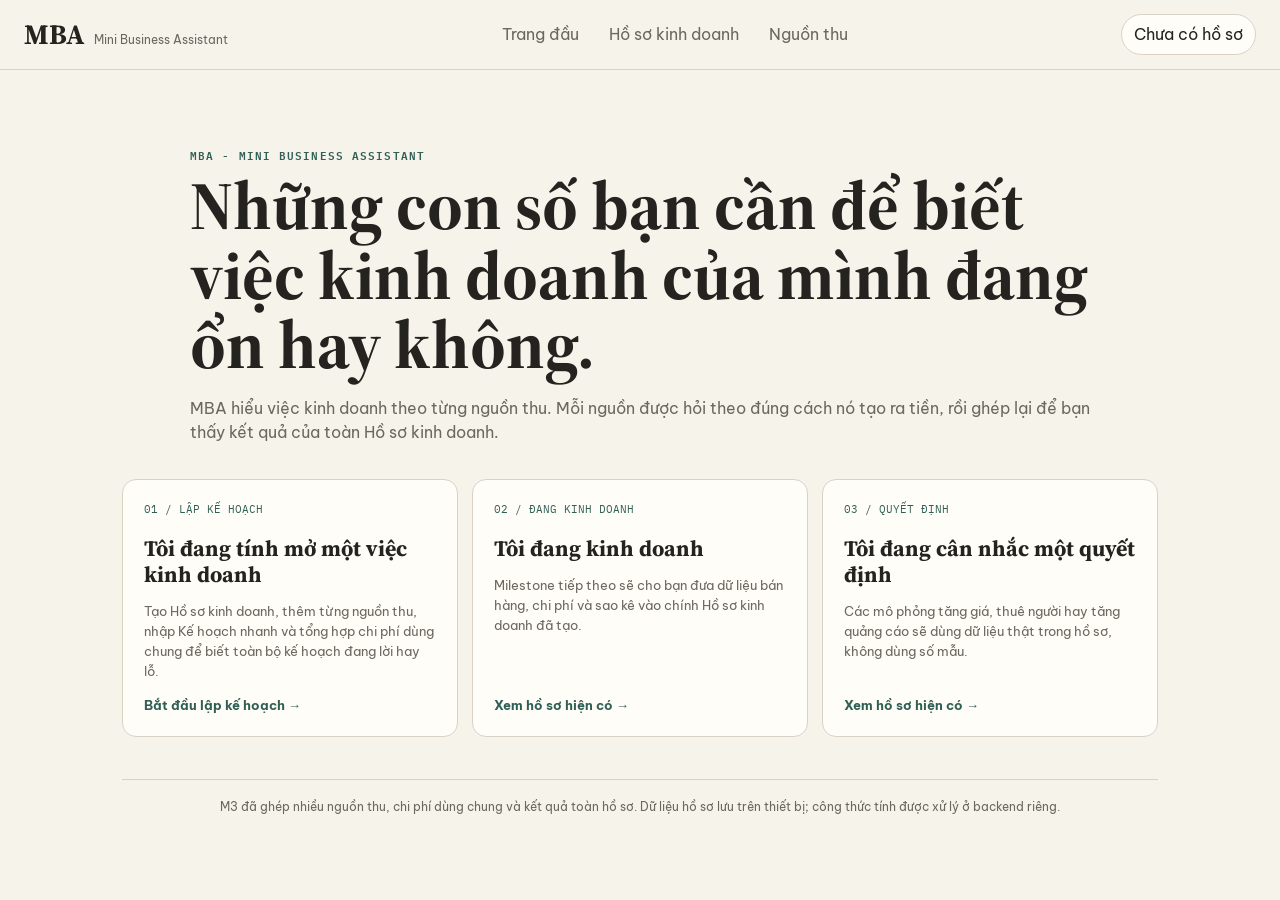
==== commit bf6e4a16: "Build MBA M3 shared costs and whole-business result" ====
--- a/mba/index.html
+++ b/mba/index.html
@@ -8,6 +8,7 @@
 <link rel="preconnect" href="https://fonts.gstatic.com" crossorigin>
 <link href="https://fonts.googleapis.com/css2?family=Be+Vietnam+Pro:wght@400;500;600;700&family=IBM+Plex+Mono:wght@400;500;600&family=Source+Serif+4:opsz,wght@8..60,600;8..60,700&display=swap" rel="stylesheet">
 <link rel="stylesheet" href="styles.css">
+<link rel="stylesheet" href="m3.css">
 </head>
 <body>
 <header class="top">
@@ -17,17 +18,17 @@
 </header>
 <main class="wrap">
 <section class="screen on" id="landing">
-  <div class="hero"><div class="eyebrow">MBA - Mini Business Assistant</div><h1>Những con số bạn cần để biết việc kinh doanh của mình đang ổn hay không.</h1><p>MBA hiểu việc kinh doanh theo từng nguồn thu. Mỗi nguồn được hỏi theo đúng cách nó tạo ra tiền, sau đó mới tính lợi nhuận, hòa vốn và mục tiêu.</p></div>
+  <div class="hero"><div class="eyebrow">MBA - Mini Business Assistant</div><h1>Những con số bạn cần để biết việc kinh doanh của mình đang ổn hay không.</h1><p>MBA hiểu việc kinh doanh theo từng nguồn thu. Mỗi nguồn được hỏi theo đúng cách nó tạo ra tiền, rồi ghép lại để bạn thấy kết quả của toàn Hồ sơ kinh doanh.</p></div>
   <div class="journeys">
-    <button class="card journey" onclick="startPlanning()"><div class="n">01 / LẬP KẾ HOẠCH</div><h3>Tôi đang tính mở một việc kinh doanh</h3><p>Tạo Hồ sơ kinh doanh, thêm từng nguồn thu và nhập nhanh những con số cốt lõi để biết mức bán tối thiểu và lợi nhuận dự kiến.</p><strong>Bắt đầu lập kế hoạch →</strong></button>
+    <button class="card journey" onclick="startPlanning()"><div class="n">01 / LẬP KẾ HOẠCH</div><h3>Tôi đang tính mở một việc kinh doanh</h3><p>Tạo Hồ sơ kinh doanh, thêm từng nguồn thu, nhập Kế hoạch nhanh và tổng hợp chi phí dùng chung để biết toàn bộ kế hoạch đang lời hay lỗ.</p><strong>Bắt đầu lập kế hoạch →</strong></button>
     <button class="card journey" onclick="journeyNotReady('Đang kinh doanh')"><div class="n">02 / ĐANG KINH DOANH</div><h3>Tôi đang kinh doanh</h3><p>Milestone tiếp theo sẽ cho bạn đưa dữ liệu bán hàng, chi phí và sao kê vào chính Hồ sơ kinh doanh đã tạo.</p><strong>Xem hồ sơ hiện có →</strong></button>
     <button class="card journey" onclick="journeyNotReady('Cân nhắc quyết định')"><div class="n">03 / QUYẾT ĐỊNH</div><h3>Tôi đang cân nhắc một quyết định</h3><p>Các mô phỏng tăng giá, thuê người hay tăng quảng cáo sẽ dùng dữ liệu thật trong hồ sơ, không dùng số mẫu.</p><strong>Xem hồ sơ hiện có →</strong></button>
   </div>
-  <div class="footerNote">M2 đã có phép tính kế hoạch cho từng nguồn thu. Dữ liệu hồ sơ lưu trên thiết bị; công thức tính được xử lý ở backend riêng.</div>
+  <div class="footerNote">M3 đã ghép nhiều nguồn thu, chi phí dùng chung và kết quả toàn hồ sơ. Dữ liệu hồ sơ lưu trên thiết bị; công thức tính được xử lý ở backend riêng.</div>
 </section>
 
 <section class="screen" id="profiles">
-  <div class="head"><div class="eyebrow">Hồ sơ kinh doanh</div><h1>Việc kinh doanh của bạn</h1><p>Mỗi hồ sơ có thể có một hoặc nhiều nguồn thu. Các hồ sơ đã tạo ở M1 vẫn được giữ nguyên.</p></div>
+  <div class="head"><div class="eyebrow">Hồ sơ kinh doanh</div><h1>Việc kinh doanh của bạn</h1><p>Mỗi hồ sơ có thể có một hoặc nhiều nguồn thu. Các hồ sơ và Kế hoạch nhanh đã tạo trước đó vẫn được giữ nguyên.</p></div>
   <div id="profileList" class="profileList"></div>
   <div class="actions" style="max-width:900px;margin-left:auto;margin-right:auto"><button class="btn secondary" onclick="go('landing')">Quay lại</button><button class="btn" onclick="newProfile()">+ Tạo hồ sơ mới</button></div>
 </section>
@@ -61,7 +62,7 @@
   <div class="profileBar"><div><div class="eyebrow">Hồ sơ kinh doanh</div><h1 id="builderName">-</h1><div class="profileMeta" id="builderMeta"></div></div><div class="saveState">✓ Tự động lưu trên thiết bị</div></div>
   <div id="sourceList" class="sourceList"></div>
   <button class="addCard" onclick="addSource()">+ Thêm nguồn thu</button>
-  <div class="builderFooter"><p><b>M2:</b> Mỗi nguồn thu có một “Kế hoạch nhanh”. MBA chỉ hỏi những số cần để trả kết quả đầu tiên; phần “Tính sát hơn” sẽ được bổ sung sau.</p><div class="actions"><button class="btn secondary" onclick="openProfiles()">Hồ sơ khác</button><button class="btn" onclick="finishStructure()">Xem tiến độ kế hoạch</button></div></div>
+  <div class="builderFooter"><p><b>M3:</b> Khi mọi nguồn đã có Kế hoạch nhanh, MBA sẽ ghép chúng lại, trừ chi phí dùng chung một lần và cho bạn chọn có phân bổ các khoản chung về từng nguồn hay không.</p><div class="actions"><button class="btn secondary" onclick="openProfiles()">Hồ sơ khác</button><button class="btn" onclick="finishStructure()">Tổng hợp toàn hồ sơ</button></div></div>
 </section>
 
 <section class="screen" id="plan">
@@ -72,11 +73,51 @@
   <div class="planShell"><div class="head"><div class="eyebrow" id="resultEyebrow">Kết quả</div><h1 id="resultTitle">Nguồn thu</h1><p>Kết quả đã tự động lưu vào Hồ sơ kinh doanh trên thiết bị.</p></div><div class="resultHero"><div id="heroLabel">Kết quả</div><div class="big" id="heroValue">-</div></div><div id="metricGrid" class="metricGrid"></div><div class="insight"><h3>Điều đáng chú ý</h3><p id="insightText">-</p></div><div id="assumptions" class="assumptions"></div><div class="actions"><button class="btn secondary" onclick="editCurrentPlan()">Sửa số liệu</button><button class="btn" onclick="backToBuilderFromResult()">Quay lại các nguồn thu</button></div></div>
 </section>
 
+<section class="screen" id="sharedCosts">
+  <div class="head"><div class="eyebrow">M3 - Chi phí dùng chung</div><h1>Những khoản nào phục vụ cả <span id="sharedProfileName">việc kinh doanh</span>?</h1><p>Chỉ nhập những khoản dùng chung cho nhiều nguồn thu. Đừng nhập lại chi phí đã nằm trong Kế hoạch nhanh của từng nguồn.</p></div>
+  <div class="box">
+    <div class="modeNote"><b>Ví dụ:</b> mặt bằng dùng cho cả quán và workshop, nhân sự quản lý chung, kế toán, phần mềm hoặc marketing thương hiệu. Nếu một khoản chỉ phục vụ riêng một nguồn, hãy để nó ở Kế hoạch nhanh của nguồn đó.</div>
+    <div id="sharedStandardRows"></div>
+    <div class="subhead">Khoản khác</div>
+    <div id="otherSharedRows" class="otherRows"></div>
+    <button type="button" class="btn secondary" style="margin-top:10px" onclick="addOtherSharedRow()">+ Thêm khoản khác</button>
+    <div class="sharedTotal"><span>Tổng chi phí dùng chung mỗi tháng</span><b id="sharedTotal">0đ</b></div>
+
+    <div class="subhead">Bạn muốn xử lý chi phí dùng chung thế nào?</div>
+    <div id="allocationChoices" class="choiceGrid"></div>
+    <div class="allocationNote">Không có cách phân bổ nào là “đúng tuyệt đối”. Đây là lựa chọn quản trị nên MBA để bạn chọn. Dù chọn cách nào, tổng lợi nhuận toàn hồ sơ vẫn không đổi.</div>
+    <div id="customAllocationBox" class="customAllocation">
+      <div class="field" style="margin-top:14px"><label>Tự phân bổ theo cách nào?</label><div id="allocationModeChoices" class="choiceGrid"></div></div>
+      <div id="customAllocationRows"></div>
+      <div id="customAllocationHelp" class="hint"></div>
+      <div id="allocationSummary" class="allocationSummary"></div>
+    </div>
+    <div class="actions"><button class="btn secondary" onclick="renderBuilder();go('builder')">Quay lại các nguồn thu</button><button class="btn" id="businessCalculateBtn" onclick="calculateBusiness()">Xem kết quả toàn hồ sơ</button></div>
+  </div>
+</section>
+
+<section class="screen" id="businessResult">
+  <div class="businessResult">
+    <div class="head"><div class="eyebrow">M3 - Kết quả toàn hồ sơ</div><h1 id="businessResultName">Hồ sơ kinh doanh</h1><p>MBA đã ghép các nguồn thu và trừ chi phí dùng chung một lần.</p></div>
+    <div class="resultHero"><div id="businessHeroLabel">Lợi nhuận ước tính</div><div class="big" id="businessHeroValue">-</div></div>
+    <div id="businessMetrics" class="metricGrid"></div>
+    <div class="insight"><h3>Điều đáng chú ý</h3><p id="businessInsight">-</p></div>
+    <div id="allocationLabel" class="allocationLabel"></div>
+    <div class="subhead">Từng nguồn đang đóng góp thế nào?</div>
+    <div id="streamResultTable" class="streamTable"></div>
+    <div class="distribution"><div id="revenueDistribution"></div><div id="profitDistribution"></div></div>
+    <div id="businessAssumptions" class="assumptions"></div>
+    <div class="actions"><button class="btn secondary" onclick="editBusinessPlan()">Sửa chi phí / cách phân bổ</button><button class="btn" onclick="renderBuilder();go('builder')">Quay lại Hồ sơ kinh doanh</button></div>
+  </div>
+</section>
+
 <section class="screen" id="ready">
-  <div class="ready"><div class="readyHero"><div class="eyebrow" style="color:#d8ebe5">M2 - Kế hoạch nhanh</div><h1 id="readyName">Hồ sơ</h1><p>MBA đã có cấu trúc nguồn thu và có thể tính kế hoạch riêng cho từng nguồn.</p></div><div class="readyList"><div class="card"><span>Số nguồn thu</span><b id="readyStreams">0</b></div><div class="card"><span>Đã có kế hoạch nhanh</span><b id="readyPlanned">0/0</b></div><div class="card"><span>Lưu trữ hồ sơ</span><b style="font-size:22px">Thiết bị này</b></div></div><div class="callout"><b>Tiếp theo:</b> hoàn thiện kế hoạch cho những nguồn còn thiếu. Sau đó M3 sẽ ghép các nguồn lại, thêm chi phí dùng chung và cho bạn xem kết quả của toàn business.</div><div class="actions"><button class="btn secondary" onclick="renderBuilder();go('builder')">Quay lại nguồn thu</button><button class="btn" onclick="toast('M3 - nhiều nguồn thu và chi phí dùng chung chưa được build trong lượt này.')">Xem bước tiếp theo</button></div></div>
+  <div class="ready"><div class="readyHero"><div class="eyebrow" style="color:#d8ebe5">Kế hoạch</div><h1 id="readyName">Hồ sơ</h1><p>MBA đã có cấu trúc nguồn thu và Kế hoạch nhanh cho từng nguồn.</p></div><div class="readyList"><div class="card"><span>Số nguồn thu</span><b id="readyStreams">0</b></div><div class="card"><span>Đã có Kế hoạch nhanh</span><b id="readyPlanned">0/0</b></div><div class="card"><span>Lưu trữ hồ sơ</span><b style="font-size:22px">Thiết bị này</b></div></div></div>
 </section>
 </main>
 <div class="toast" id="toast"></div>
 <script src="app.js"></script>
+<script src="m2-fixes.js"></script>
+<script src="m3.js"></script>
 </body>
 </html>
--- a/mba/m3.css
+++ b/mba/m3.css
@@ -0,0 +1 @@
+.sharedGrid{display:grid;grid-template-columns:1fr 190px;gap:10px;align-items:center;margin:10px 0}.sharedGrid .amount input{padding-right:44px}.sharedTotal{margin-top:14px;padding:13px 15px;border-radius:10px;background:var(--soft2);display:flex;justify-content:space-between;gap:12px;align-items:baseline}.sharedTotal b{font-family:var(--serif);font-size:27px}.otherRows{display:grid;gap:8px;margin-top:10px}.otherRow{display:grid;grid-template-columns:1fr 190px 30px;gap:8px;align-items:center}.removeOther{border:0;background:transparent;color:var(--danger);font-size:20px;cursor:pointer}.allocationNote{margin-top:9px;font-size:12px;color:var(--muted)}.customAllocation{display:none;margin-top:12px}.customAllocation.on{display:block}.allocationRow{display:grid;grid-template-columns:1fr 180px;gap:10px;align-items:center;margin:9px 0}.allocationRow label{font-size:13px}.allocationSummary{padding:11px 13px;background:var(--soft2);border-radius:9px;margin-top:10px;font-size:12px}.businessResult{max-width:940px;margin:auto}.streamTable{margin-top:13px;border:1px solid var(--line);border-radius:13px;overflow:hidden;background:var(--paper)}.streamTable .tr{display:grid;grid-template-columns:minmax(160px,1.4fr) repeat(4,minmax(110px,1fr));gap:10px;padding:11px 13px;border-top:1px solid var(--line);align-items:center;font-size:12px}.streamTable .tr:first-child{border-top:0}.streamTable .th{background:var(--soft2);font-size:10px;text-transform:uppercase;letter-spacing:.05em;color:var(--muted);font-weight:700}.streamTable .name strong{display:block;font-size:13px}.streamTable .name span{display:block;color:var(--muted);font-size:10px;margin-top:2px}.streamTable .num{text-align:right;font-family:var(--mono)}.distribution{display:grid;gap:12px;margin-top:13px}.distributionCard{background:var(--paper);border:1px solid var(--line);border-radius:13px;padding:17px}.distributionCard h3{font-size:20px}.barRow{display:grid;grid-template-columns:minmax(110px,180px) 1fr 54px;gap:10px;align-items:center;margin-top:10px;font-size:12px}.barTrack{height:9px;background:var(--soft2);border-radius:99px;overflow:hidden}.barFill{height:100%;background:var(--green);border-radius:99px}.barPct{text-align:right;font-family:var(--mono);font-size:11px}.allocationLabel{display:inline-flex;margin-top:7px;background:var(--soft);color:var(--green);border-radius:99px;padding:5px 8px;font-size:11px}.warningBox{background:#f4e6df;border-left:3px solid var(--danger);padding:12px 14px;border-radius:0 9px 9px 0;color:#744036;font-size:12px;margin-top:12px}@media(max-width:760px){.sharedGrid,.allocationRow{grid-template-columns:1fr}.otherRow{grid-template-columns:1fr 1fr 30px}.streamTable{overflow-x:auto}.streamTable .tr{min-width:720px}.barRow{grid-template-columns:100px 1fr 48px}}
